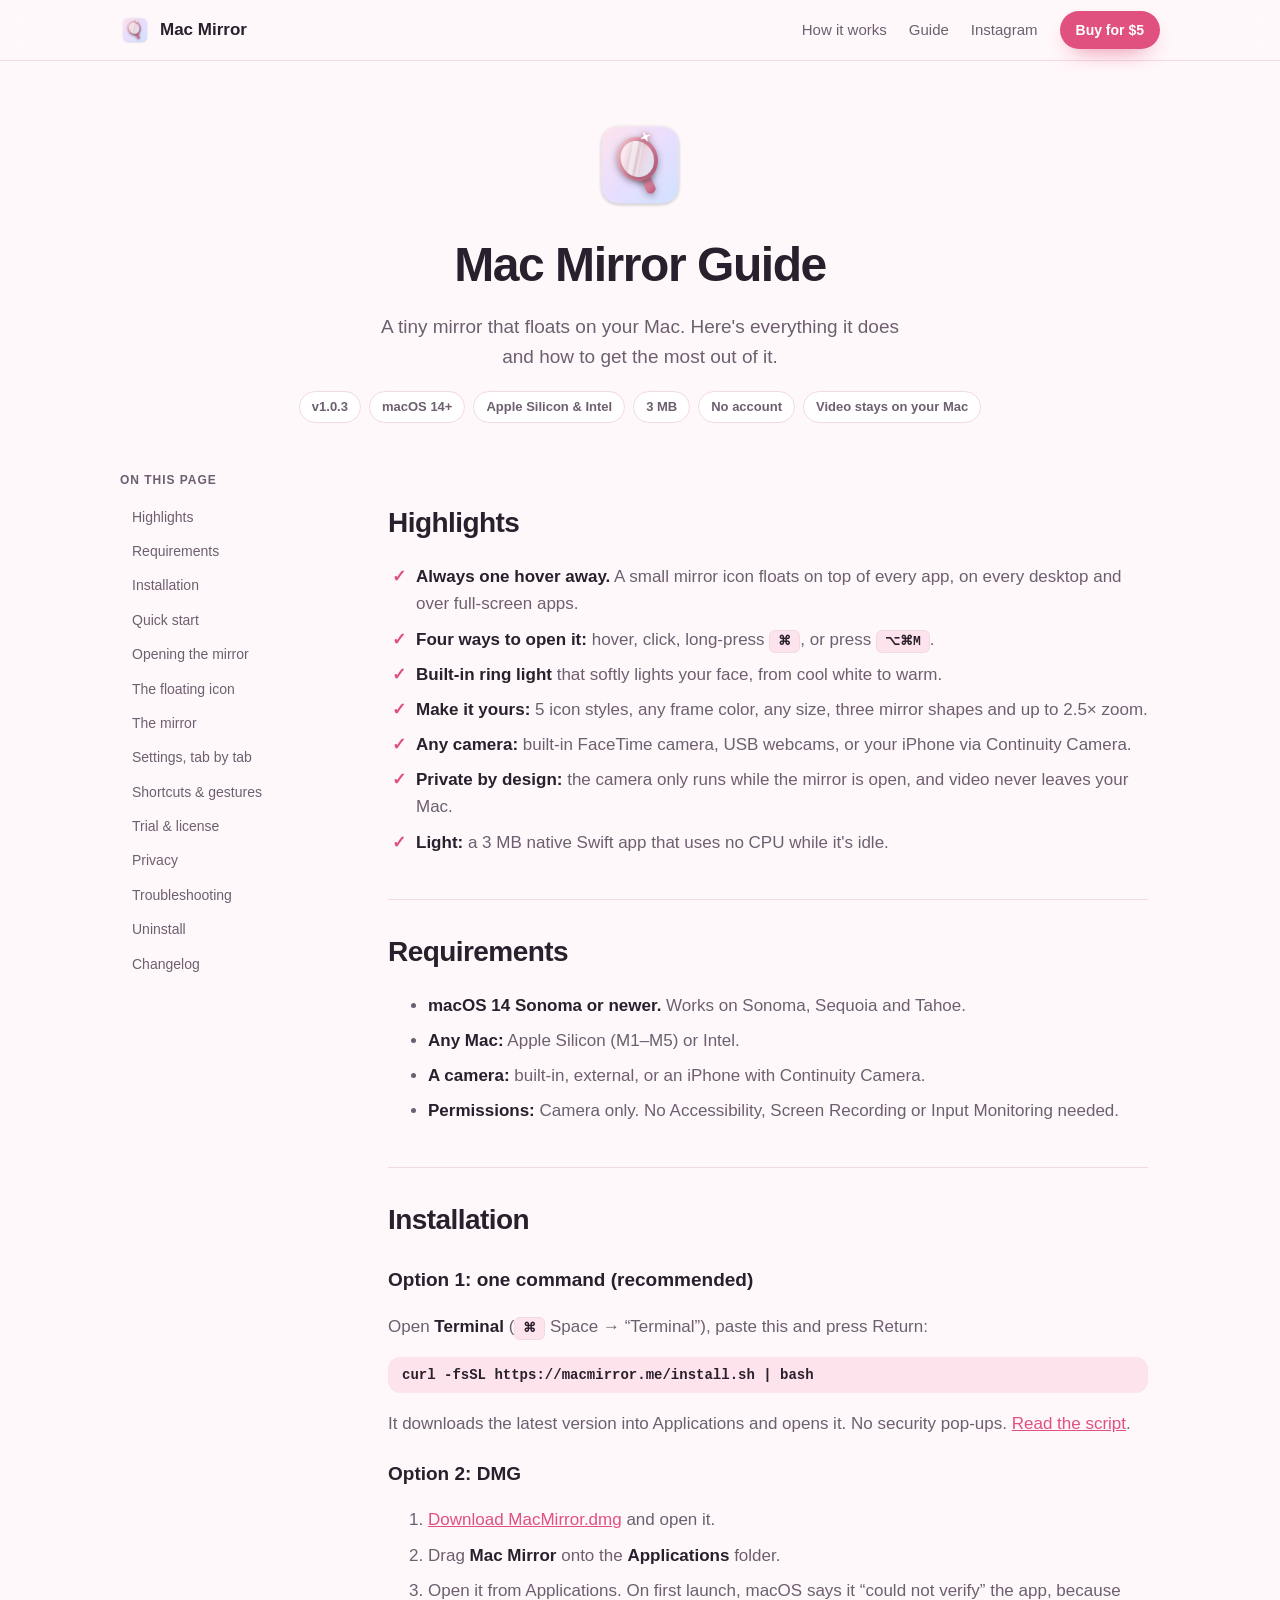
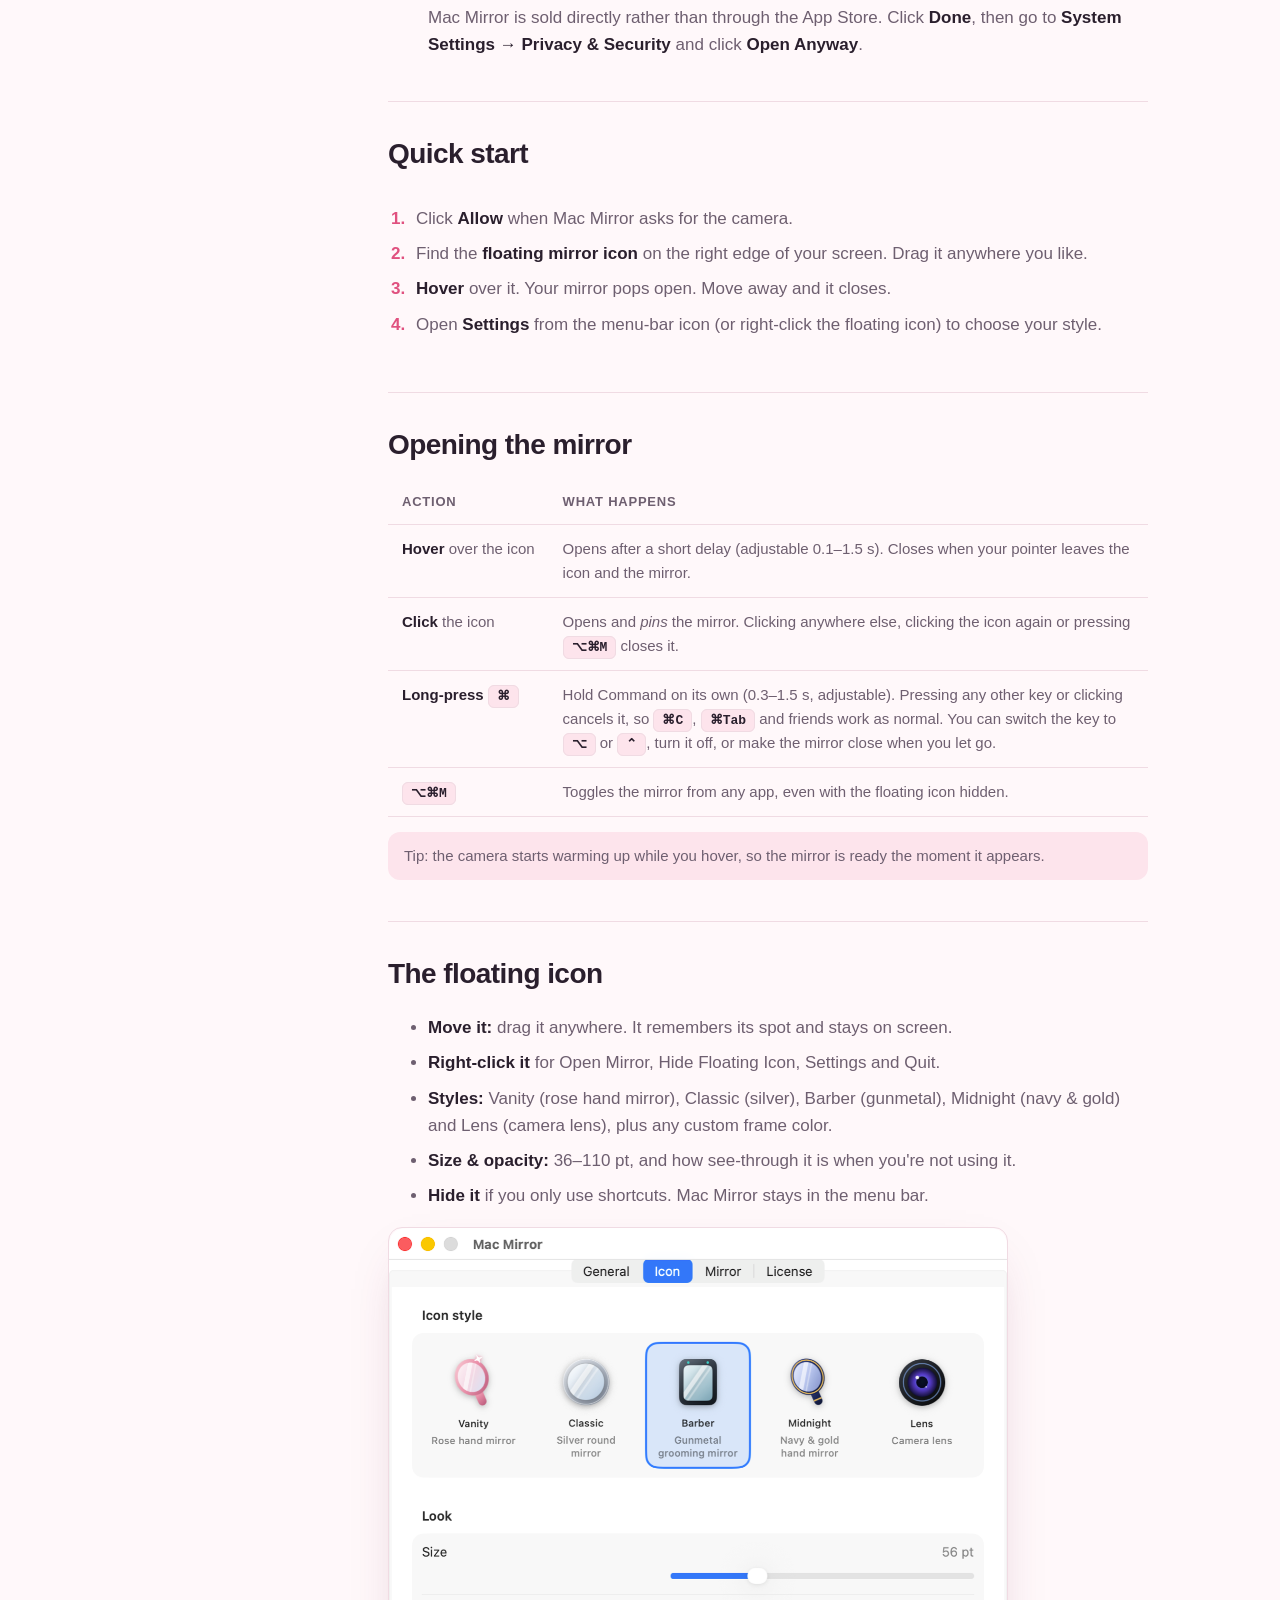
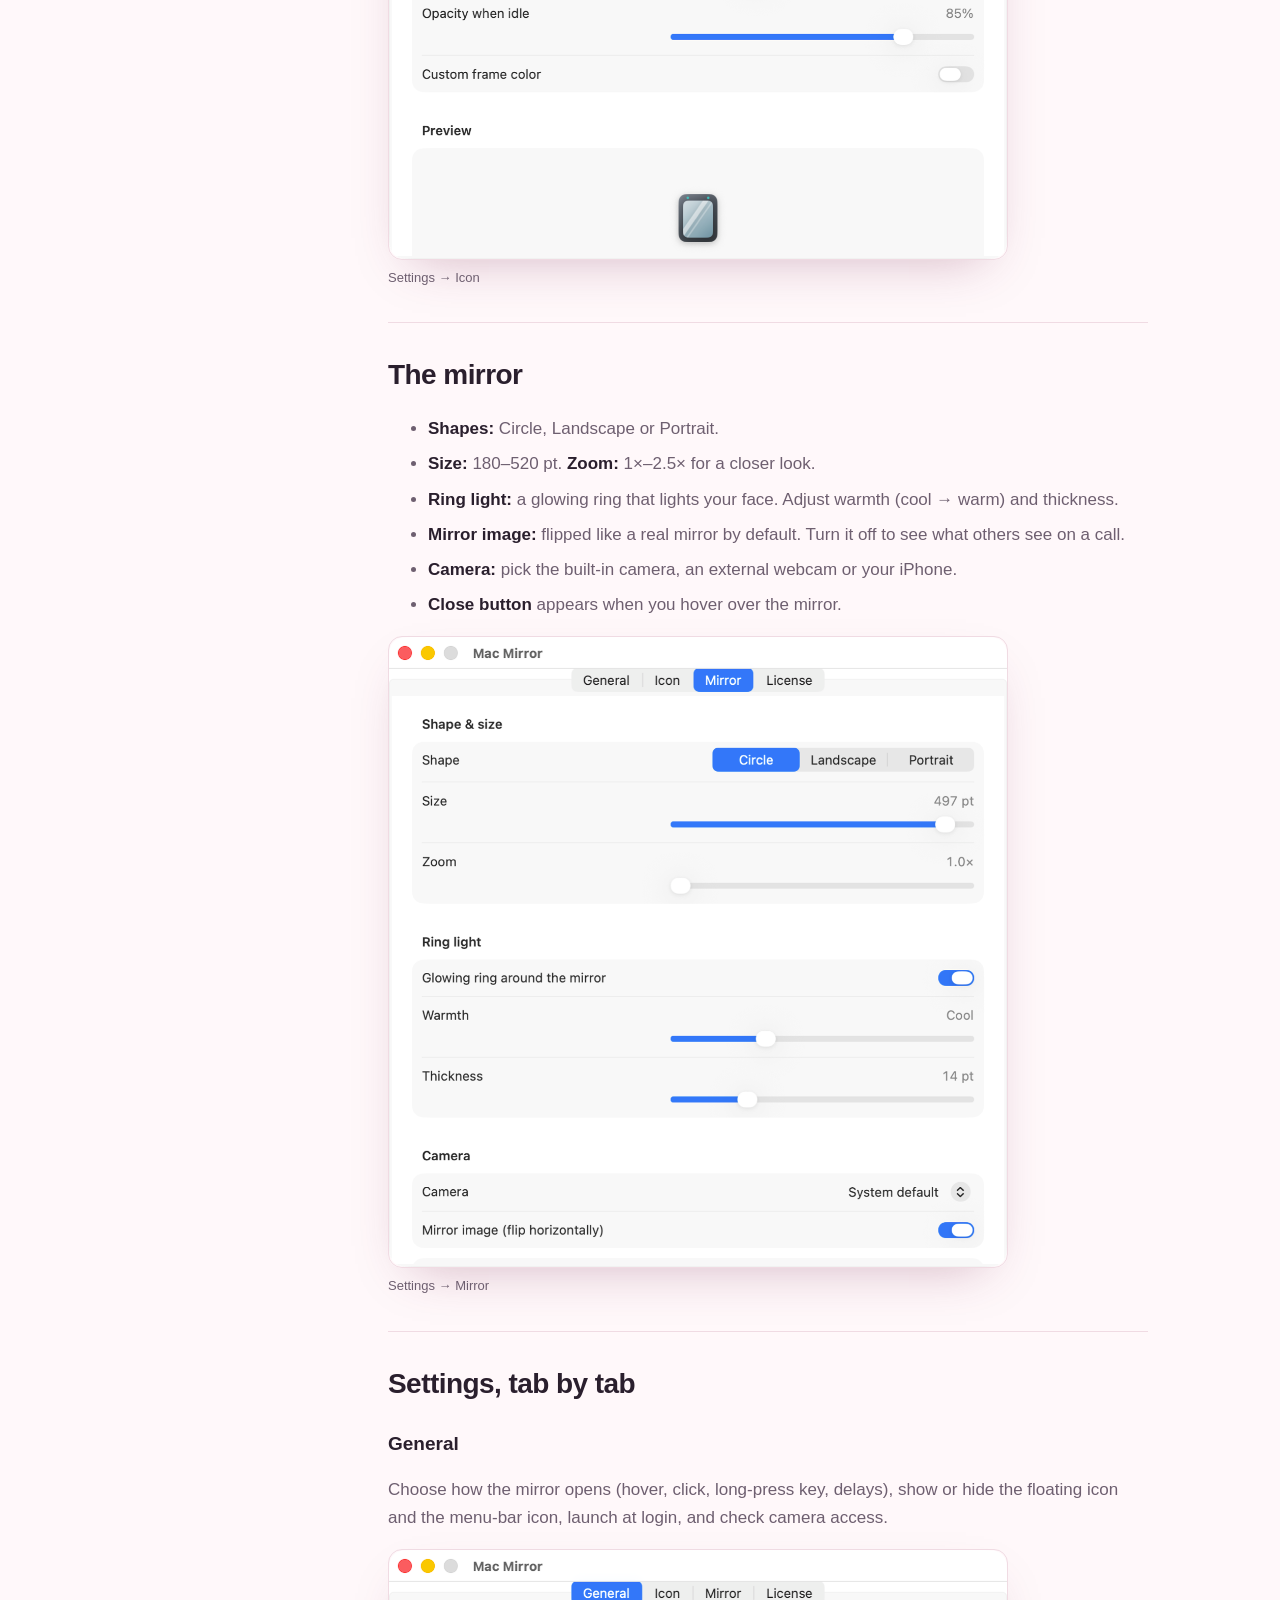
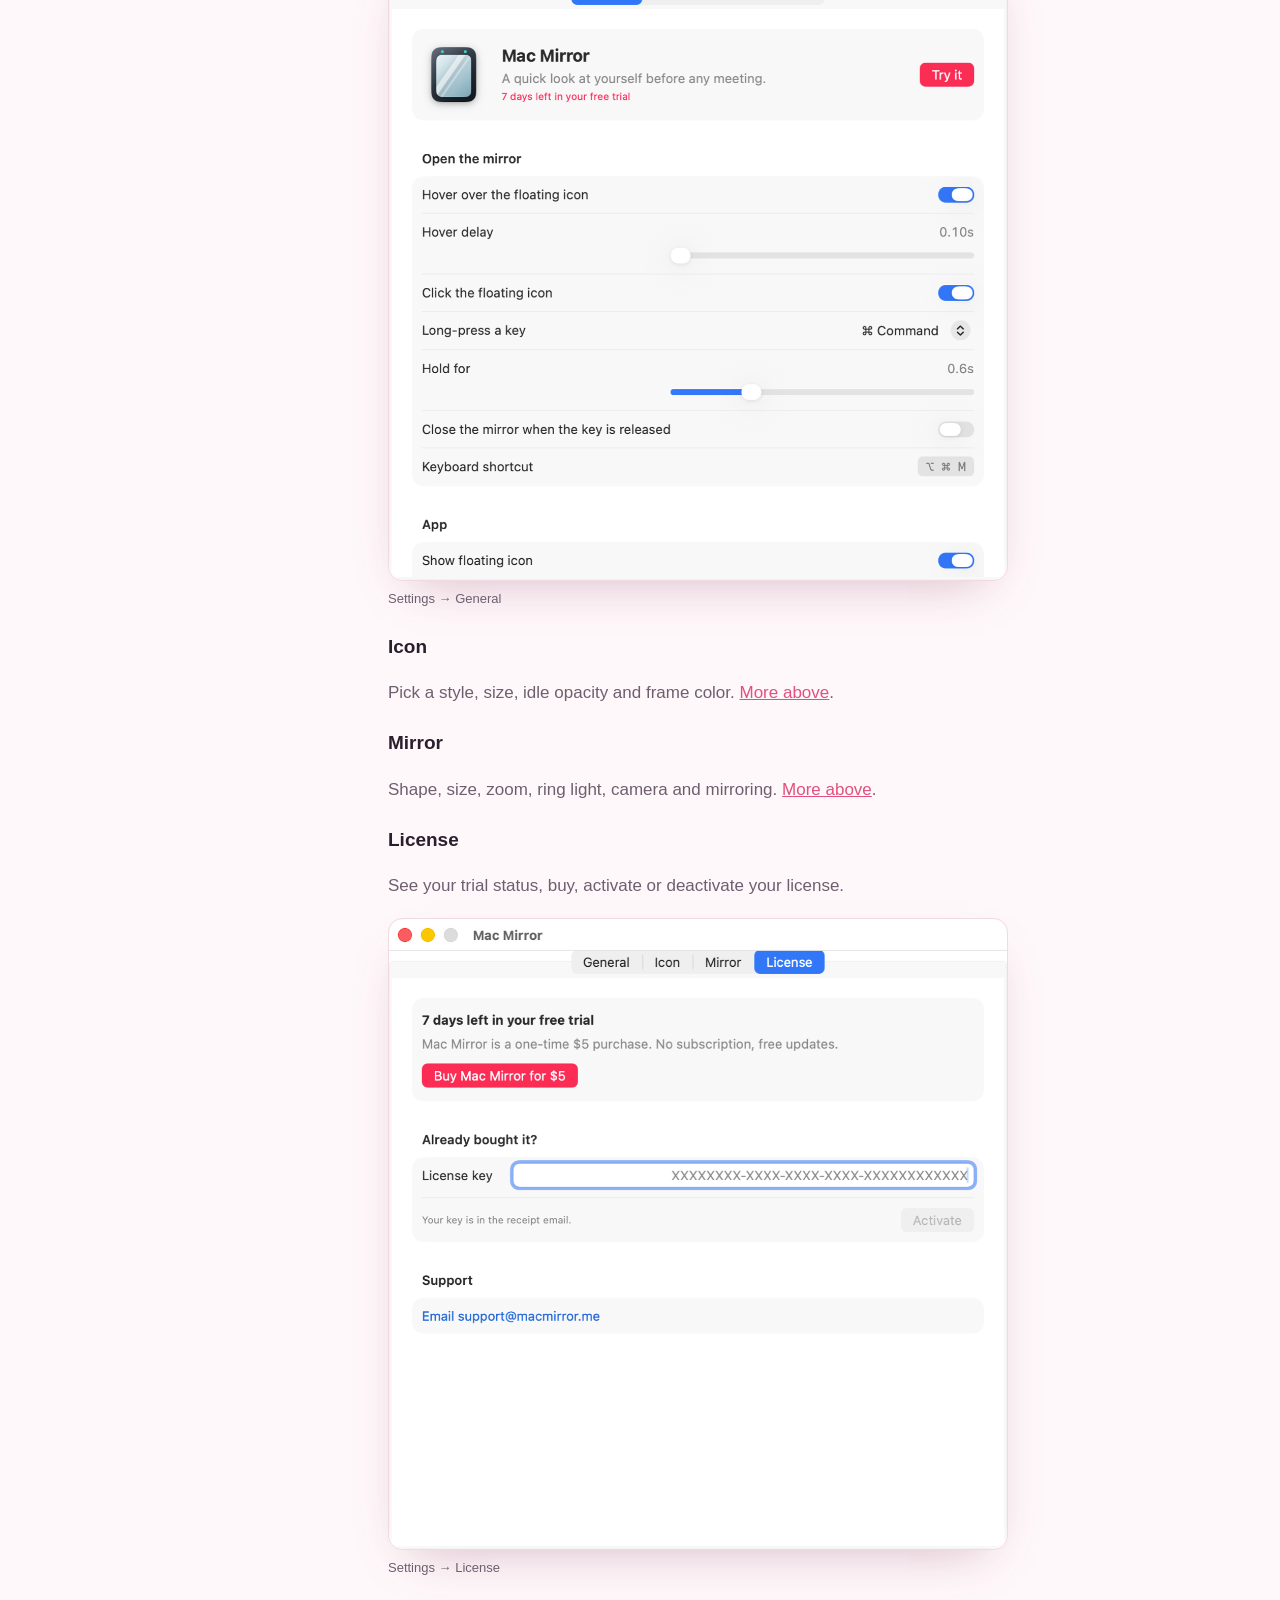
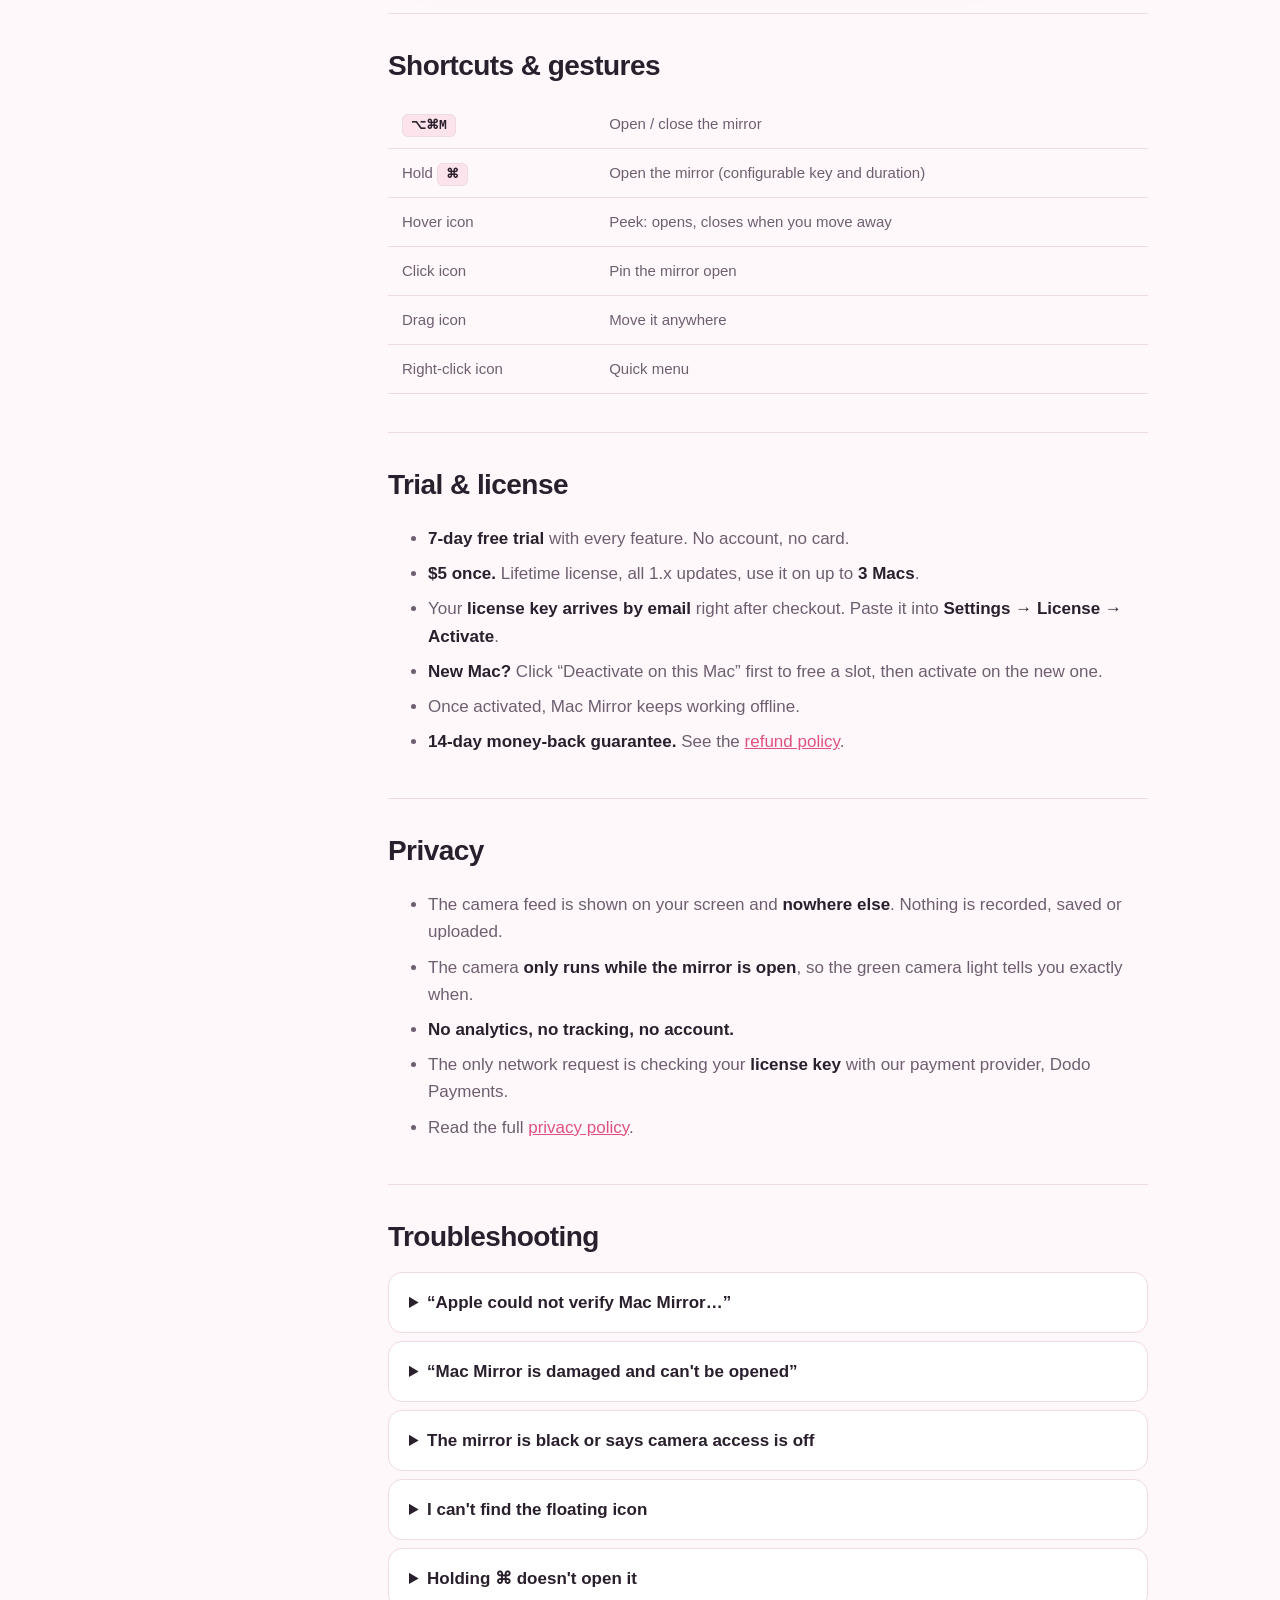
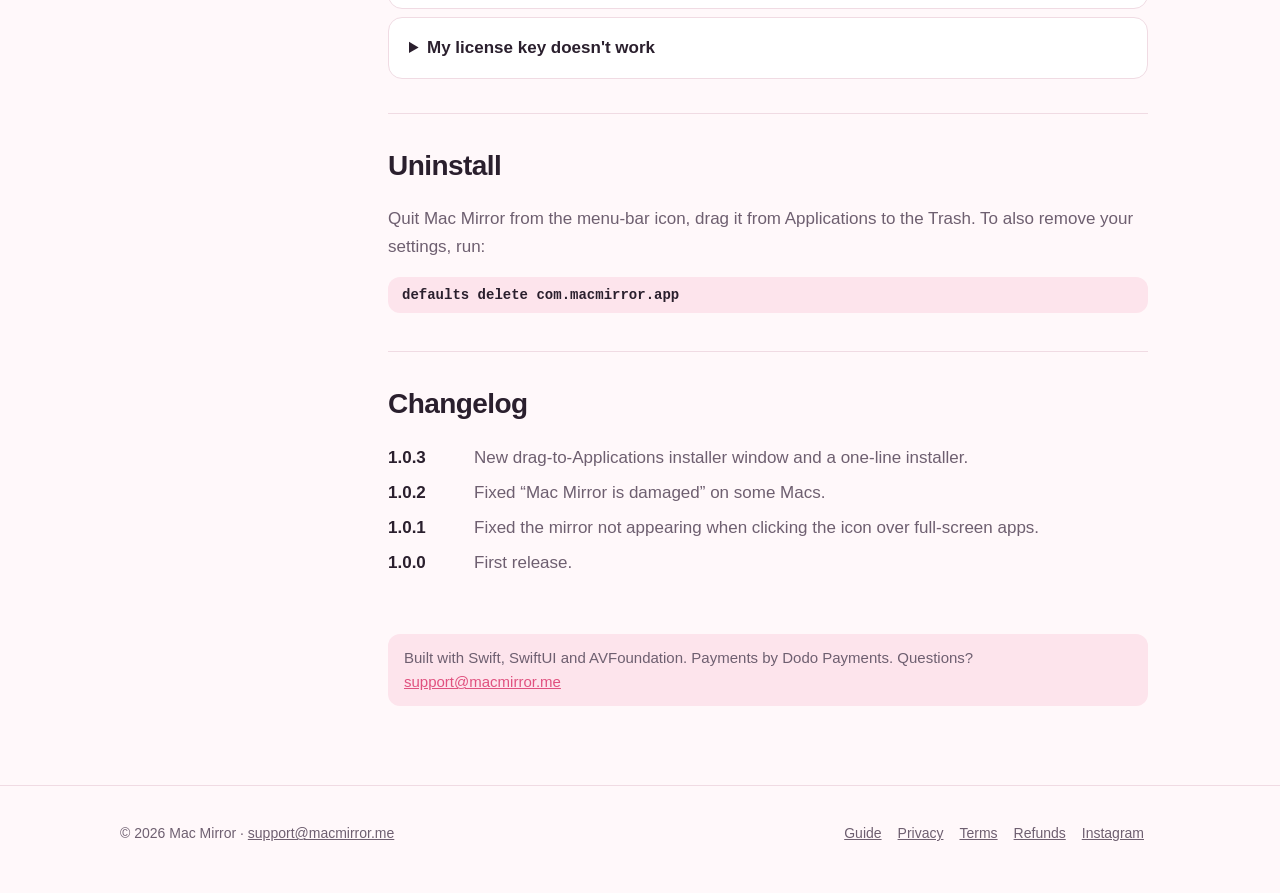
==== guide.html @ e3be2c35 "Animated hero demo (hover, hold ⌘, ⌥⌘M, click) and light/dark app screenshots Co-Authored-By: Claude" ====
<!doctype html>
<html lang="en">
<head>
  <meta charset="utf-8">
  <meta name="viewport" content="width=device-width, initial-scale=1">
  <title>Mac Mirror Guide</title>
  <meta name="description" content="Everything about Mac Mirror: requirements, installing, opening the mirror, every setting, shortcuts, privacy, licensing and troubleshooting.">
  <link rel="icon" href="assets/favicon.png">
  <link rel="stylesheet" href="style.css">
</head>
<body>
  <nav>
    <div class="wrap">
      <a class="brand" href="/"><img src="assets/app-icon.png" alt="">Mac Mirror</a>
      <div class="links">
        <a href="/#how">How it works</a>
        <a href="guide.html" aria-current="page">Guide</a>
        <a href="https://www.instagram.com/macmirror.me/" target="_blank" rel="noopener">Instagram</a>
        <a class="btn small" data-link="buy" href="/#pricing">Buy for $5</a>
      </div>
    </div>
  </nav>

  <header class="guide-hero wrap">
    <img src="assets/app-icon.png" alt="" width="96" height="96">
    <h1>Mac Mirror Guide</h1>
    <p class="lead">A tiny mirror that floats on your Mac. Here's everything it does and how to get the most out of it.</p>
    <div class="badges">
      <span class="badge">v1.0.3</span>
      <span class="badge">macOS 14+</span>
      <span class="badge">Apple Silicon &amp; Intel</span>
      <span class="badge">3 MB</span>
      <span class="badge">No account</span>
      <span class="badge">Video stays on your Mac</span>
    </div>
  </header>

  <div class="wrap guide">
    <aside class="toc" aria-label="Contents">
      <strong>On this page</strong>
      <a href="#highlights">Highlights</a>
      <a href="#requirements">Requirements</a>
      <a href="#install">Installation</a>
      <a href="#quick-start">Quick start</a>
      <a href="#open">Opening the mirror</a>
      <a href="#icon">The floating icon</a>
      <a href="#mirror">The mirror</a>
      <a href="#settings">Settings, tab by tab</a>
      <a href="#shortcuts">Shortcuts &amp; gestures</a>
      <a href="#license">Trial &amp; license</a>
      <a href="#privacy">Privacy</a>
      <a href="#troubleshooting">Troubleshooting</a>
      <a href="#uninstall">Uninstall</a>
      <a href="#changelog">Changelog</a>
    </aside>

    <article class="doc">
      <section id="highlights">
        <h2>Highlights</h2>
        <ul class="ticks">
          <li><strong>Always one hover away.</strong> A small mirror icon floats on top of every app, on every desktop and over full-screen apps.</li>
          <li><strong>Four ways to open it:</strong> hover, click, long-press <kbd>⌘</kbd>, or press <kbd>⌥⌘M</kbd>.</li>
          <li><strong>Built-in ring light</strong> that softly lights your face, from cool white to warm.</li>
          <li><strong>Make it yours:</strong> 5 icon styles, any frame color, any size, three mirror shapes and up to 2.5× zoom.</li>
          <li><strong>Any camera:</strong> built-in FaceTime camera, USB webcams, or your iPhone via Continuity Camera.</li>
          <li><strong>Private by design:</strong> the camera only runs while the mirror is open, and video never leaves your Mac.</li>
          <li><strong>Light:</strong> a 3 MB native Swift app that uses no CPU while it's idle.</li>
        </ul>
      </section>

      <section id="requirements">
        <h2>Requirements</h2>
        <ul>
          <li><strong>macOS 14 Sonoma or newer.</strong> Works on Sonoma, Sequoia and Tahoe.</li>
          <li><strong>Any Mac:</strong> Apple Silicon (M1–M5) or Intel.</li>
          <li><strong>A camera:</strong> built-in, external, or an iPhone with Continuity Camera.</li>
          <li><strong>Permissions:</strong> Camera only. No Accessibility, Screen Recording or Input Monitoring needed.</li>
        </ul>
      </section>

      <section id="install">
        <h2>Installation</h2>
        <h3>Option 1: one command (recommended)</h3>
        <p>Open <strong>Terminal</strong> (<kbd>⌘</kbd> Space → “Terminal”), paste this and press Return:</p>
        <div class="cmd"><code>curl -fsSL https://macmirror.me/install.sh | bash</code></div>
        <p>It downloads the latest version into Applications and opens it. No security pop-ups. <a href="install.sh" target="_blank">Read the script</a>.</p>
        <h3>Option 2: DMG</h3>
        <ol>
          <li><a data-link="download" href="install.html">Download MacMirror.dmg</a> and open it.</li>
          <li>Drag <strong>Mac Mirror</strong> onto the <strong>Applications</strong> folder.</li>
          <li>Open it from Applications. On first launch, macOS says it “could not verify” the app, because Mac Mirror is sold directly rather than through the App Store. Click <strong>Done</strong>, then go to <strong>System Settings → Privacy &amp; Security</strong> and click <strong>Open Anyway</strong>.</li>
        </ol>
      </section>

      <section id="quick-start">
        <h2>Quick start</h2>
        <ol class="steps">
          <li>Click <strong>Allow</strong> when Mac Mirror asks for the camera.</li>
          <li>Find the <strong>floating mirror icon</strong> on the right edge of your screen. Drag it anywhere you like.</li>
          <li><strong>Hover</strong> over it. Your mirror pops open. Move away and it closes.</li>
          <li>Open <strong>Settings</strong> from the menu-bar icon (or right-click the floating icon) to choose your style.</li>
        </ol>
      </section>

      <section id="open">
        <h2>Opening the mirror</h2>
        <table>
          <thead><tr><th>Action</th><th>What happens</th></tr></thead>
          <tbody>
            <tr><td><strong>Hover</strong> over the icon</td><td>Opens after a short delay (adjustable 0.1–1.5 s). Closes when your pointer leaves the icon and the mirror.</td></tr>
            <tr><td><strong>Click</strong> the icon</td><td>Opens and <em>pins</em> the mirror. Clicking anywhere else, clicking the icon again or pressing <kbd>⌥⌘M</kbd> closes it.</td></tr>
            <tr><td><strong>Long-press <kbd>⌘</kbd></strong></td><td>Hold Command on its own (0.3–1.5 s, adjustable). Pressing any other key or clicking cancels it, so <kbd>⌘C</kbd>, <kbd>⌘Tab</kbd> and friends work as normal. You can switch the key to <kbd>⌥</kbd> or <kbd>⌃</kbd>, turn it off, or make the mirror close when you let go.</td></tr>
            <tr><td><strong><kbd>⌥⌘M</kbd></strong></td><td>Toggles the mirror from any app, even with the floating icon hidden.</td></tr>
          </tbody>
        </table>
        <p class="note">Tip: the camera starts warming up while you hover, so the mirror is ready the moment it appears.</p>
      </section>

      <section id="icon">
        <h2>The floating icon</h2>
        <ul>
          <li><strong>Move it:</strong> drag it anywhere. It remembers its spot and stays on screen.</li>
          <li><strong>Right-click it</strong> for Open Mirror, Hide Floating Icon, Settings and Quit.</li>
          <li><strong>Styles:</strong> Vanity (rose hand mirror), Classic (silver), Barber (gunmetal), Midnight (navy &amp; gold) and Lens (camera lens), plus any custom frame color.</li>
          <li><strong>Size &amp; opacity:</strong> 36–110 pt, and how see-through it is when you're not using it.</li>
          <li><strong>Hide it</strong> if you only use shortcuts. Mac Mirror stays in the menu bar.</li>
        </ul>
        <figure class="shot"><picture><source media="(prefers-color-scheme: dark)" srcset="assets/screens/settings-appearance-dark.png"><img src="assets/screens/settings-appearance.png" alt="Mac Mirror Icon settings: five icon styles, size, idle opacity and custom frame color" loading="lazy"></picture><figcaption>Settings → Icon</figcaption></figure>
      </section>

      <section id="mirror">
        <h2>The mirror</h2>
        <ul>
          <li><strong>Shapes:</strong> Circle, Landscape or Portrait.</li>
          <li><strong>Size:</strong> 180–520 pt. <strong>Zoom:</strong> 1×–2.5× for a closer look.</li>
          <li><strong>Ring light:</strong> a glowing ring that lights your face. Adjust warmth (cool → warm) and thickness.</li>
          <li><strong>Mirror image:</strong> flipped like a real mirror by default. Turn it off to see what others see on a call.</li>
          <li><strong>Camera:</strong> pick the built-in camera, an external webcam or your iPhone.</li>
          <li><strong>Close button</strong> appears when you hover over the mirror.</li>
        </ul>
        <figure class="shot"><picture><source media="(prefers-color-scheme: dark)" srcset="assets/screens/settings-mirror-dark.png"><img src="assets/screens/settings-mirror.png" alt="Mac Mirror Mirror settings: shape, size, zoom, ring light, camera and mirroring" loading="lazy"></picture><figcaption>Settings → Mirror</figcaption></figure>
      </section>

      <section id="settings">
        <h2>Settings, tab by tab</h2>
        <h3>General</h3>
        <p>Choose how the mirror opens (hover, click, long-press key, delays), show or hide the floating icon and the menu-bar icon, launch at login, and check camera access.</p>
        <figure class="shot"><picture><source media="(prefers-color-scheme: dark)" srcset="assets/screens/settings-general-dark.png"><img src="assets/screens/settings-general.png" alt="Mac Mirror General settings" loading="lazy"></picture><figcaption>Settings → General</figcaption></figure>
        <h3>Icon</h3>
        <p>Pick a style, size, idle opacity and frame color. <a href="#icon">More above</a>.</p>
        <h3>Mirror</h3>
        <p>Shape, size, zoom, ring light, camera and mirroring. <a href="#mirror">More above</a>.</p>
        <h3>License</h3>
        <p>See your trial status, buy, activate or deactivate your license.</p>
        <figure class="shot"><picture><source media="(prefers-color-scheme: dark)" srcset="assets/screens/settings-license-dark.png"><img src="assets/screens/settings-license.png" alt="Mac Mirror License settings" loading="lazy"></picture><figcaption>Settings → License</figcaption></figure>
      </section>

      <section id="shortcuts">
        <h2>Shortcuts &amp; gestures</h2>
        <table>
          <tbody>
            <tr><td><kbd>⌥⌘M</kbd></td><td>Open / close the mirror</td></tr>
            <tr><td>Hold <kbd>⌘</kbd></td><td>Open the mirror (configurable key and duration)</td></tr>
            <tr><td>Hover icon</td><td>Peek: opens, closes when you move away</td></tr>
            <tr><td>Click icon</td><td>Pin the mirror open</td></tr>
            <tr><td>Drag icon</td><td>Move it anywhere</td></tr>
            <tr><td>Right-click icon</td><td>Quick menu</td></tr>
          </tbody>
        </table>
      </section>

      <section id="license">
        <h2>Trial &amp; license</h2>
        <ul>
          <li><strong>7-day free trial</strong> with every feature. No account, no card.</li>
          <li><strong>$5 once.</strong> Lifetime license, all 1.x updates, use it on up to <strong>3 Macs</strong>.</li>
          <li>Your <strong>license key arrives by email</strong> right after checkout. Paste it into <strong>Settings → License → Activate</strong>.</li>
          <li><strong>New Mac?</strong> Click “Deactivate on this Mac” first to free a slot, then activate on the new one.</li>
          <li>Once activated, Mac Mirror keeps working offline.</li>
          <li><strong>14-day money-back guarantee.</strong> See the <a href="refund.html">refund policy</a>.</li>
        </ul>
      </section>

      <section id="privacy">
        <h2>Privacy</h2>
        <ul>
          <li>The camera feed is shown on your screen and <strong>nowhere else</strong>. Nothing is recorded, saved or uploaded.</li>
          <li>The camera <strong>only runs while the mirror is open</strong>, so the green camera light tells you exactly when.</li>
          <li><strong>No analytics, no tracking, no account.</strong></li>
          <li>The only network request is checking your <strong>license key</strong> with our payment provider, Dodo Payments.</li>
          <li>Read the full <a href="privacy.html">privacy policy</a>.</li>
        </ul>
      </section>

      <section id="troubleshooting">
        <h2>Troubleshooting</h2>
        <details><summary>“Apple could not verify Mac Mirror…”</summary><p>Click <strong>Done</strong>, then <strong>System Settings → Privacy &amp; Security → Open Anyway</strong>. Or install with the <a href="#install">one-line command</a>, which skips this entirely.</p></details>
        <details><summary>“Mac Mirror is damaged and can't be opened”</summary><p>You have an old download. Move it to the Trash and install the latest version from <a href="install.html">the install page</a>.</p></details>
        <details><summary>The mirror is black or says camera access is off</summary><p>Open <strong>System Settings → Privacy &amp; Security → Camera</strong> and switch on Mac Mirror. If you picked a specific camera in Settings → Mirror, make sure it's connected.</p></details>
        <details><summary>I can't find the floating icon</summary><p>Click the Mac Mirror icon in the menu bar → <strong>Show Floating Icon</strong>. If you hid both, open Mac Mirror again from Applications to bring up Settings.</p></details>
        <details><summary>Holding ⌘ doesn't open it</summary><p>Check Settings → General → <strong>Long-press a key</strong> isn't set to Off. Hold the key on its own without pressing anything else, for at least the “Hold for” time.</p></details>
        <details><summary>My license key doesn't work</summary><p>Copy it exactly from the email (no spaces). If it says it's active on 3 Macs, deactivate one first. Still stuck? Email <a href="mailto:support@macmirror.me">support@macmirror.me</a>.</p></details>
      </section>

      <section id="uninstall">
        <h2>Uninstall</h2>
        <p>Quit Mac Mirror from the menu-bar icon, drag it from Applications to the Trash. To also remove your settings, run:</p>
        <div class="cmd"><code>defaults delete com.macmirror.app</code></div>
      </section>

      <section id="changelog">
        <h2>Changelog</h2>
        <dl class="changelog">
          <dt>1.0.3</dt><dd>New drag-to-Applications installer window and a one-line installer.</dd>
          <dt>1.0.2</dt><dd>Fixed “Mac Mirror is damaged” on some Macs.</dd>
          <dt>1.0.1</dt><dd>Fixed the mirror not appearing when clicking the icon over full-screen apps.</dd>
          <dt>1.0.0</dt><dd>First release.</dd>
        </dl>
      </section>

      <p class="note">Built with Swift, SwiftUI and AVFoundation. Payments by Dodo Payments. Questions? <a href="mailto:support@macmirror.me">support@macmirror.me</a></p>
    </article>
  </div>

  <footer>
    <div class="wrap">
      <div>© <span id="year">2026</span> Mac Mirror · <a href="mailto:support@macmirror.me">support@macmirror.me</a></div>
      <div><a href="guide.html">Guide</a><a href="privacy.html">Privacy</a><a href="terms.html">Terms</a><a href="refund.html">Refunds</a><a href="https://www.instagram.com/macmirror.me/" target="_blank" rel="noopener">Instagram</a></div>
    </div>
  </footer>
  <script src="links.js"></script>
</body>
</html>
---- style.css ----
:root {
  --bg: #fff8fa;
  --bg-soft: #fbeef3;
  --card: #ffffff;
  --text: #2a1f2d;
  --muted: #6e5f70;
  --line: #f0dbe3;
  --accent: #e0517f;
  --accent-ink: #ffffff;
  --accent-soft: #fde4ec;
  --ring: #fff6ea;
  --shadow: 0 20px 50px -24px rgba(120, 40, 80, 0.35);
}
@media (prefers-color-scheme: dark) {
  :root {
    --bg: #17121a;
    --bg-soft: #1f1823;
    --card: #241c29;
    --text: #f7edf3;
    --muted: #b6a5b6;
    --line: #3a2d40;
    --accent: #ff7aa5;
    --accent-ink: #20121a;
    --accent-soft: #3b2231;
    --shadow: 0 20px 50px -24px rgba(0, 0, 0, 0.7);
  }
}

* { box-sizing: border-box; }
html { scroll-behavior: smooth; }
body {
  margin: 0;
  background: var(--bg);
  color: var(--text);
  font: 17px/1.6 -apple-system, BlinkMacSystemFont, "SF Pro Text", "Inter", "Segoe UI", sans-serif;
  -webkit-font-smoothing: antialiased;
}
a { color: var(--accent); }
img { max-width: 100%; display: block; }
.wrap { max-width: 1080px; margin: 0 auto; padding: 0 20px; }

/* Nav */
nav { position: sticky; top: 0; z-index: 10; background: color-mix(in srgb, var(--bg) 85%, transparent); backdrop-filter: blur(12px); border-bottom: 1px solid var(--line); }
nav .wrap { display: flex; align-items: center; justify-content: space-between; height: 60px; }
.brand { display: flex; align-items: center; gap: 10px; font-weight: 700; color: var(--text); text-decoration: none; }
.brand img { width: 30px; height: 30px; }
nav .links { display: flex; gap: 22px; align-items: center; }
nav .links a { color: var(--muted); text-decoration: none; font-size: 15px; }
nav .links a.btn { color: var(--accent-ink); }
@media (max-width: 640px) { nav .links a:not(.btn) { display: none; } }

/* Buttons */
.btn { display: inline-flex; align-items: center; gap: 8px; padding: 12px 22px; border-radius: 999px; font-weight: 600; text-decoration: none; background: var(--accent); color: var(--accent-ink); border: 0; transition: transform .15s ease, box-shadow .15s ease; box-shadow: 0 10px 24px -12px var(--accent); }
.btn:hover { transform: translateY(-1px); }
.btn.ghost { background: transparent; color: var(--text); border: 1.5px solid var(--line); box-shadow: none; }
.btn.small { padding: 8px 16px; font-size: 14px; }

/* Hero */
.hero { padding: 72px 0 40px; display: grid; grid-template-columns: 1.05fr 1fr; gap: 48px; align-items: center; }
.hero h1 { font-size: clamp(38px, 6vw, 60px); line-height: 1.05; letter-spacing: -0.03em; margin: 0 0 18px; }
.hero h1 em { font-style: normal; color: var(--accent); }
.hero p.lead { font-size: 20px; color: var(--muted); margin: 0 0 28px; max-width: 30ch; }
.cta { display: flex; gap: 12px; flex-wrap: wrap; }
.fine { margin-top: 14px; font-size: 14px; color: var(--muted); }
@media (max-width: 860px) { .hero { grid-template-columns: 1fr; padding-top: 44px; } }

/* Desktop mock */
.screen { position: relative; aspect-ratio: 4 / 3; border-radius: 18px; overflow: hidden; background: linear-gradient(135deg, #c9d8ff, #f6cfe0 55%, #ffe3c7); box-shadow: var(--shadow); border: 1px solid var(--line); }
.screen .menubar { height: 22px; background: rgba(255,255,255,.55); }
.screen .window { position: absolute; left: 7%; top: 16%; width: 52%; height: 62%; border-radius: 10px; background: rgba(255,255,255,.8); box-shadow: 0 10px 30px -12px rgba(0,0,0,.3); }
.screen .window::before { content: ""; position: absolute; left: 10px; top: 9px; width: 34px; height: 8px; background: radial-gradient(circle, #ff5f57 3px, transparent 3.5px) 0 0/12px 8px repeat-x; }
.screen .window .row { margin: 0 14px 10px; height: 10px; border-radius: 6px; background: #e8e2ec; }
.screen .window .row:first-of-type { margin-top: 34px; width: 60%; }
.screen .icon { position: absolute; right: 4%; top: 30%; width: 13%; transition: transform .25s cubic-bezier(.3,1.4,.5,1); z-index: 2; }
.screen.hovering .icon { transform: scale(1.12); }
.screen .mirror { position: absolute; right: 19%; top: 14%; width: 40%; aspect-ratio: 1; border-radius: 50%; padding: 4%; background: var(--ring); box-shadow: 0 0 30px 6px rgba(255, 246, 234, .9), 0 16px 40px -10px rgba(0,0,0,.35); opacity: 0; transform: scale(.82); transform-origin: 100% 50%; transition: opacity .22s ease, transform .32s cubic-bezier(.2,1.25,.4,1); }
.screen.open .mirror { opacity: 1; transform: scale(1); }
.screen .mirror .face { width: 100%; height: 100%; border-radius: 50%; background: radial-gradient(circle at 50% 38%, #f3c9a8 0 18%, transparent 18.5%), radial-gradient(ellipse at 50% 100%, #7c5cff 0 38%, transparent 38.5%), linear-gradient(160deg, #3b3550, #1d1a29); position: relative; overflow: hidden; }
.screen .mirror .face::after { content: ""; position: absolute; inset: 0; background: linear-gradient(115deg, transparent 30%, rgba(255,255,255,.18) 31% 38%, transparent 39%); }
.screen .mirror .close { position: absolute; top: 2%; right: 2%; width: 13%; aspect-ratio: 1; border-radius: 50%; background: rgba(0,0,0,.6); color: #fff; font-size: clamp(8px, 1.2vw, 12px); display: grid; place-items: center; opacity: 0; transition: opacity .2s; }
.screen.pinned .mirror .close { opacity: 1; }
.screen .cursor { position: absolute; left: 28%; top: 78%; z-index: 5; opacity: 0; transition: left .9s cubic-bezier(.45,0,.2,1), top .9s cubic-bezier(.45,0,.2,1), opacity .25s, transform .12s; filter: drop-shadow(0 2px 3px rgba(0,0,0,.3)); }
.screen.show-cursor .cursor { opacity: 1; }
.screen .cursor.press { transform: scale(.8); }
.screen .keys { position: absolute; left: 50%; bottom: 7%; transform: translateX(-50%); display: flex; gap: 10px; opacity: 0; transition: opacity .25s; z-index: 4; }
.screen.show-keys .keys { opacity: 1; }
.screen .keys kbd { position: relative; display: none; place-items: center; min-width: 2.4em; aspect-ratio: 1; font: 600 clamp(15px, 2.4vw, 24px)/1 -apple-system, BlinkMacSystemFont, sans-serif; color: #2a1f2d; background: #fff; border: 0; border-radius: 12px; box-shadow: 0 5px 0 #cfc6d6, 0 10px 20px -8px rgba(0,0,0,.45); transition: transform .1s, box-shadow .1s, background .1s; }
.screen .keys kbd.shown { display: grid; }
.screen .keys kbd.down { transform: translateY(4px); box-shadow: 0 1px 0 #cfc6d6, 0 4px 10px -6px rgba(0,0,0,.4); background: #ffe6ef; }
.screen .keys .ring { position: absolute; inset: -9px; width: calc(100% + 18px); height: calc(100% + 18px); transform: rotate(-90deg); pointer-events: none; }
.screen .keys .ring circle { fill: none; stroke: var(--accent); stroke-width: 3; stroke-linecap: round; stroke-dasharray: 100.6; stroke-dashoffset: 100.6; }
.screen .keys .ring.fill circle { stroke-dashoffset: 0; transition: stroke-dashoffset .6s linear; }
.demo-tabs { display: flex; justify-content: center; gap: 8px; margin-top: 16px; flex-wrap: wrap; }
.demo-tabs button { font: 600 14px/1 inherit; font-family: inherit; padding: 9px 16px; border-radius: 999px; border: 1px solid var(--line); background: var(--card); color: var(--text); cursor: pointer; }
.demo-tabs button[aria-selected="true"] { background: var(--accent); color: var(--accent-ink); border-color: var(--accent); }
.demo-caption { text-align: center; color: var(--muted); font-size: 15px; min-height: 3.2em; margin: 12px auto 0; max-width: 44ch; }

/* Sections */
section { padding: 64px 0; }
section.soft { background: var(--bg-soft); border-block: 1px solid var(--line); }
h2 { font-size: clamp(28px, 4vw, 38px); letter-spacing: -0.02em; margin: 0 0 10px; }
.sub { color: var(--muted); margin: 0 0 34px; max-width: 60ch; }
.grid { display: grid; gap: 16px; grid-template-columns: repeat(auto-fit, minmax(220px, 1fr)); }
.card { background: var(--card); border: 1px solid var(--line); border-radius: 18px; padding: 22px; }
.card h3 { margin: 10px 0 6px; font-size: 18px; }
.card p { margin: 0; color: var(--muted); font-size: 15px; }
kbd { font: 600 13px ui-monospace, SFMono-Regular, Menlo, monospace; background: var(--accent-soft); color: var(--text); padding: 3px 8px; border-radius: 6px; border: 1px solid var(--line); }
.emoji { font-size: 26px; }

.styles { display: grid; grid-template-columns: repeat(5, 1fr); gap: 14px; }
.styles figure { margin: 0; text-align: center; background: var(--card); border: 1px solid var(--line); border-radius: 18px; padding: 16px 8px; }
.styles img { width: 88px; height: 88px; margin: 0 auto 6px; }
.styles figcaption { font-weight: 600; font-size: 15px; }
.styles figcaption span { display: block; font-weight: 400; color: var(--muted); font-size: 13px; }
@media (max-width: 720px) { .styles { grid-template-columns: repeat(2, 1fr); } }

/* Pricing */
.price { max-width: 460px; margin: 0 auto; text-align: center; background: var(--card); border: 1px solid var(--line); border-radius: 24px; padding: 34px 28px; box-shadow: var(--shadow); }
.price .amount { font-size: 64px; font-weight: 800; letter-spacing: -0.04em; line-height: 1; }
.price .amount small { font-size: 18px; font-weight: 500; color: var(--muted); letter-spacing: 0; }
.price ul { list-style: none; padding: 0; margin: 22px 0 26px; text-align: left; }
.price li { padding: 7px 0 7px 28px; position: relative; border-bottom: 1px dashed var(--line); }
.price li::before { content: "✓"; position: absolute; left: 4px; color: var(--accent); font-weight: 700; }

/* FAQ */
details { background: var(--card); border: 1px solid var(--line); border-radius: 14px; padding: 16px 20px; margin-bottom: 10px; }
summary { cursor: pointer; font-weight: 600; }
details p { color: var(--muted); margin: 10px 0 0; }

/* Footer + legal */
footer { padding: 36px 0 48px; color: var(--muted); font-size: 14px; border-top: 1px solid var(--line); }
footer .wrap { display: flex; justify-content: space-between; gap: 16px; flex-wrap: wrap; }
footer a { color: var(--muted); margin-right: 16px; }
.legal { max-width: 760px; padding: 48px 20px 64px; }
.legal h1 { font-size: 40px; letter-spacing: -0.02em; margin-bottom: 4px; }
.legal h2 { font-size: 22px; margin-top: 34px; }
.legal p, .legal li { color: var(--muted); }
.legal .updated { color: var(--muted); font-size: 14px; }

.steps { padding-left: 22px; margin: 28px 0; }
.steps li { margin-bottom: 14px; padding-left: 6px; }
.steps li::marker { color: var(--accent); font-weight: 700; }

.card.quick { border: 2px solid var(--accent); margin: 28px 0 36px; }
.cmd { display: flex; gap: 10px; align-items: center; background: var(--accent-soft); border-radius: 12px; padding: 10px 10px 10px 14px; margin: 12px 0; }
.cmd code { flex: 1; font: 600 14px ui-monospace, SFMono-Regular, Menlo, monospace; overflow-x: auto; white-space: nowrap; }

/* Badges */
.badges { display: flex; flex-wrap: wrap; gap: 8px; margin-top: 18px; }
.guide-hero .badges { justify-content: center; }
.badge { font-size: 13px; font-weight: 600; padding: 5px 12px; border-radius: 999px; background: var(--card); border: 1px solid var(--line); color: var(--muted); }

/* Guide */
.guide-hero { text-align: center; padding: 56px 20px 24px; }
.guide-hero img { margin: 0 auto 14px; width: 96px; height: 96px; }
.guide-hero h1 { font-size: clamp(34px, 5vw, 48px); letter-spacing: -0.03em; margin: 0 0 8px; }
.guide-hero .lead { color: var(--muted); font-size: 19px; margin: 0 auto; max-width: 52ch; }
.guide { display: grid; grid-template-columns: 220px minmax(0, 1fr); gap: 48px; padding-top: 24px; padding-bottom: 64px; }
.toc { position: sticky; top: 84px; align-self: start; display: flex; flex-direction: column; gap: 2px; font-size: 14px; }
.toc strong { font-size: 12px; text-transform: uppercase; letter-spacing: .08em; color: var(--muted); margin-bottom: 8px; }
.toc a { color: var(--muted); text-decoration: none; padding: 5px 10px; border-radius: 8px; border-left: 2px solid transparent; }
.toc a:hover { color: var(--text); background: var(--accent-soft); }
.doc { max-width: 760px; }
.doc section { padding: 8px 0 26px; border-bottom: 1px solid var(--line); scroll-margin-top: 80px; }
.doc section:last-of-type { border-bottom: 0; }
.doc h2 { font-size: 28px; margin: 22px 0 12px; }
.doc h3 { font-size: 19px; margin: 22px 0 6px; }
.doc p, .doc li, .doc td, .doc dd { color: var(--muted); }
.doc strong, .doc td strong { color: var(--text); }
.doc li { margin-bottom: 8px; }
.doc ul.ticks { list-style: none; padding: 0; }
.doc ul.ticks li { padding-left: 28px; position: relative; }
.doc ul.ticks li::before { content: "✓"; position: absolute; left: 4px; color: var(--accent); font-weight: 700; }
.doc table { width: 100%; border-collapse: collapse; margin: 12px 0; font-size: 15px; }
.doc th, .doc td { text-align: left; padding: 12px 14px; border-bottom: 1px solid var(--line); vertical-align: top; }
.doc th { font-size: 13px; text-transform: uppercase; letter-spacing: .06em; color: var(--muted); }
.doc td:first-child { white-space: nowrap; }
.doc details { margin-bottom: 8px; }
.note { font-size: 15px; color: var(--muted); background: var(--accent-soft); border-radius: 12px; padding: 12px 16px; }
.shot { margin: 18px 0 8px; }
.shot img { width: 100%; max-width: 620px; border-radius: 14px; box-shadow: var(--shadow); border: 1px solid var(--line); }
.shot figcaption { font-size: 13px; color: var(--muted); margin-top: 8px; }
.changelog { display: grid; grid-template-columns: 70px 1fr; gap: 8px 16px; }
.changelog dt { font-weight: 700; }
.changelog dd { margin: 0; }
@media (max-width: 860px) {
  .guide { grid-template-columns: 1fr; gap: 8px; }
  .toc { position: static; flex-direction: row; flex-wrap: wrap; gap: 6px; }
  .toc strong { width: 100%; margin-bottom: 2px; }
  .toc a { border: 1px solid var(--line); padding: 4px 10px; font-size: 13px; }
  .doc td:first-child { white-space: normal; }
}

/* Homepage: closer look */
.look { display: grid; grid-template-columns: 1fr 1.1fr; gap: 48px; align-items: center; margin-bottom: 64px; }
.look:nth-child(even) .look-img { order: -1; }
.look h3 { font-size: 28px; letter-spacing: -0.02em; margin: 0 0 10px; }
.look p { color: var(--muted); margin: 0 0 12px; }
.look ul { color: var(--muted); padding-left: 20px; margin: 0; }
.look li { margin-bottom: 6px; }
.look-img img { width: 100%; border-radius: 16px; box-shadow: var(--shadow); border: 1px solid var(--line); }
@media (max-width: 860px) { .look { grid-template-columns: 1fr; gap: 20px; } .look:nth-child(even) .look-img { order: 0; } }
.specs { display: grid; grid-template-columns: repeat(auto-fit, minmax(200px, 1fr)); gap: 14px; }
.spec { background: var(--card); border: 1px solid var(--line); border-radius: 16px; padding: 18px; }
.spec b { display: block; font-size: 13px; text-transform: uppercase; letter-spacing: .06em; color: var(--muted); margin-bottom: 4px; }
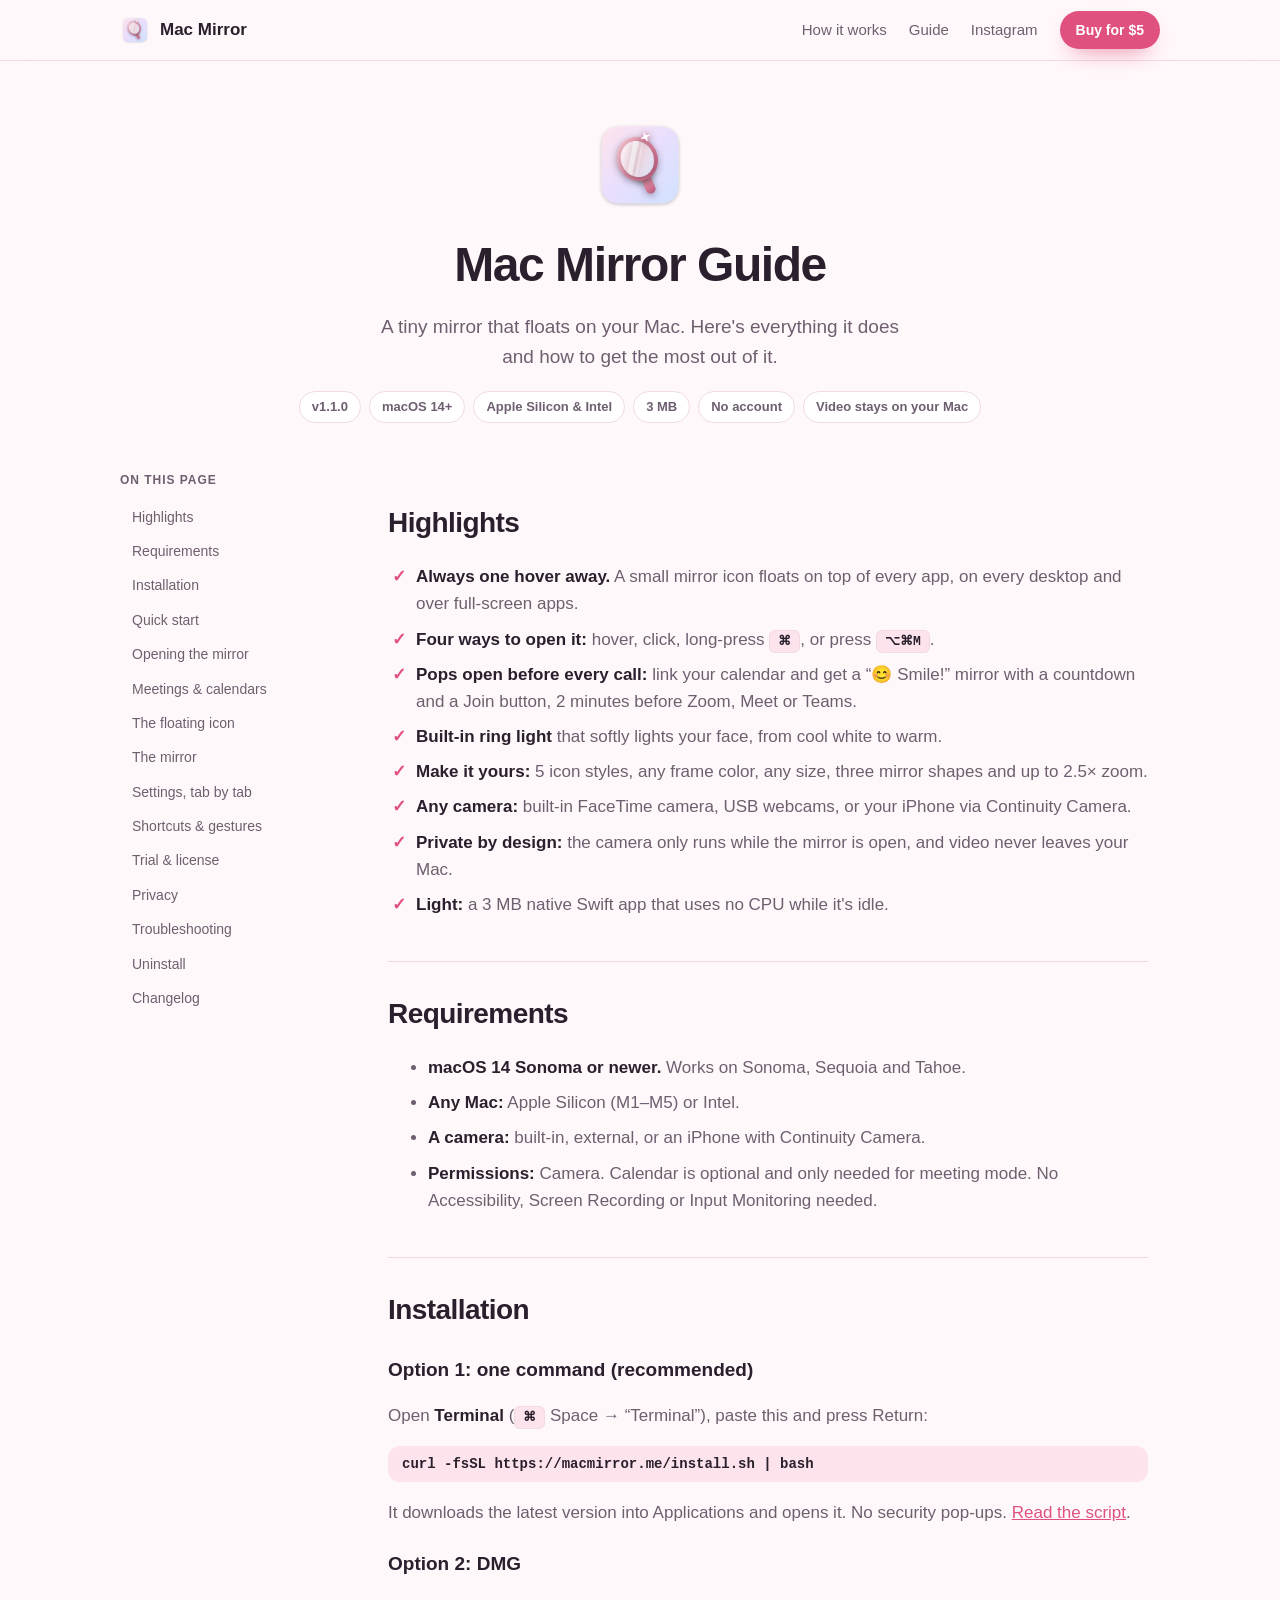
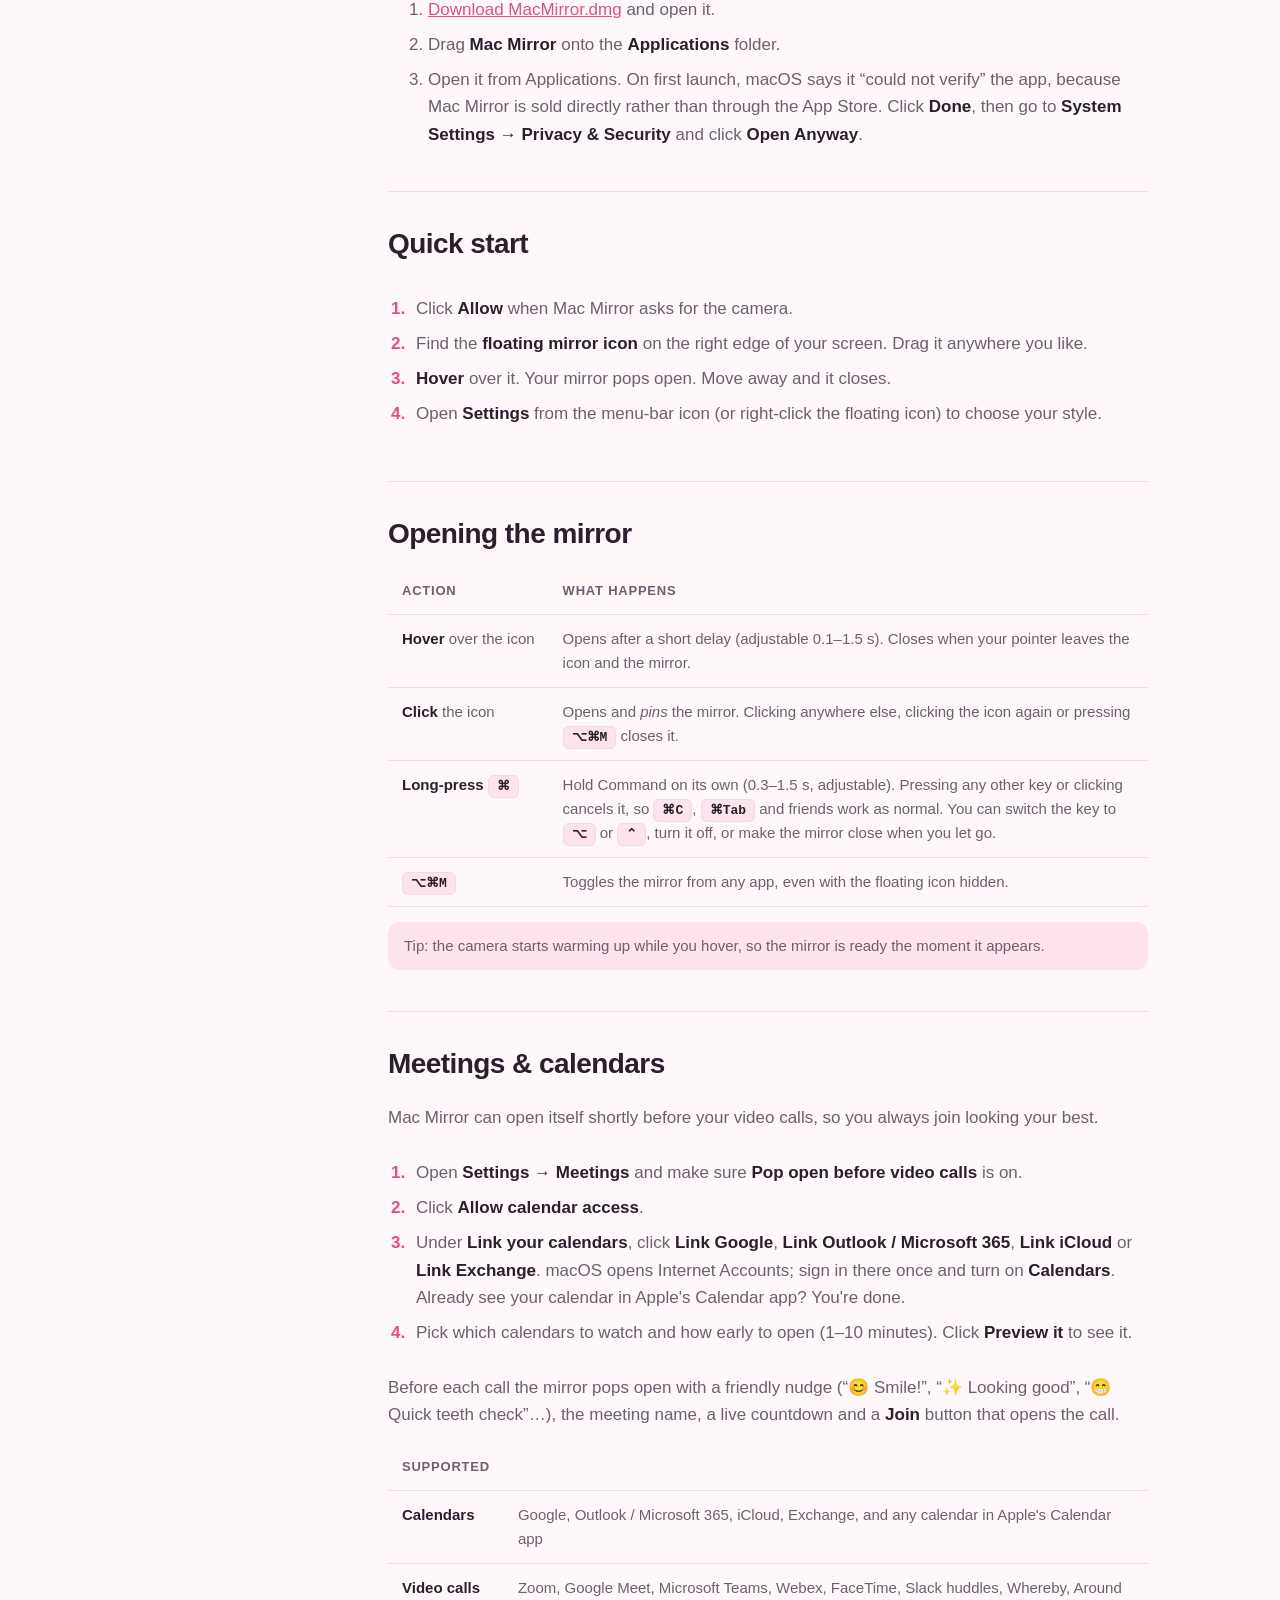
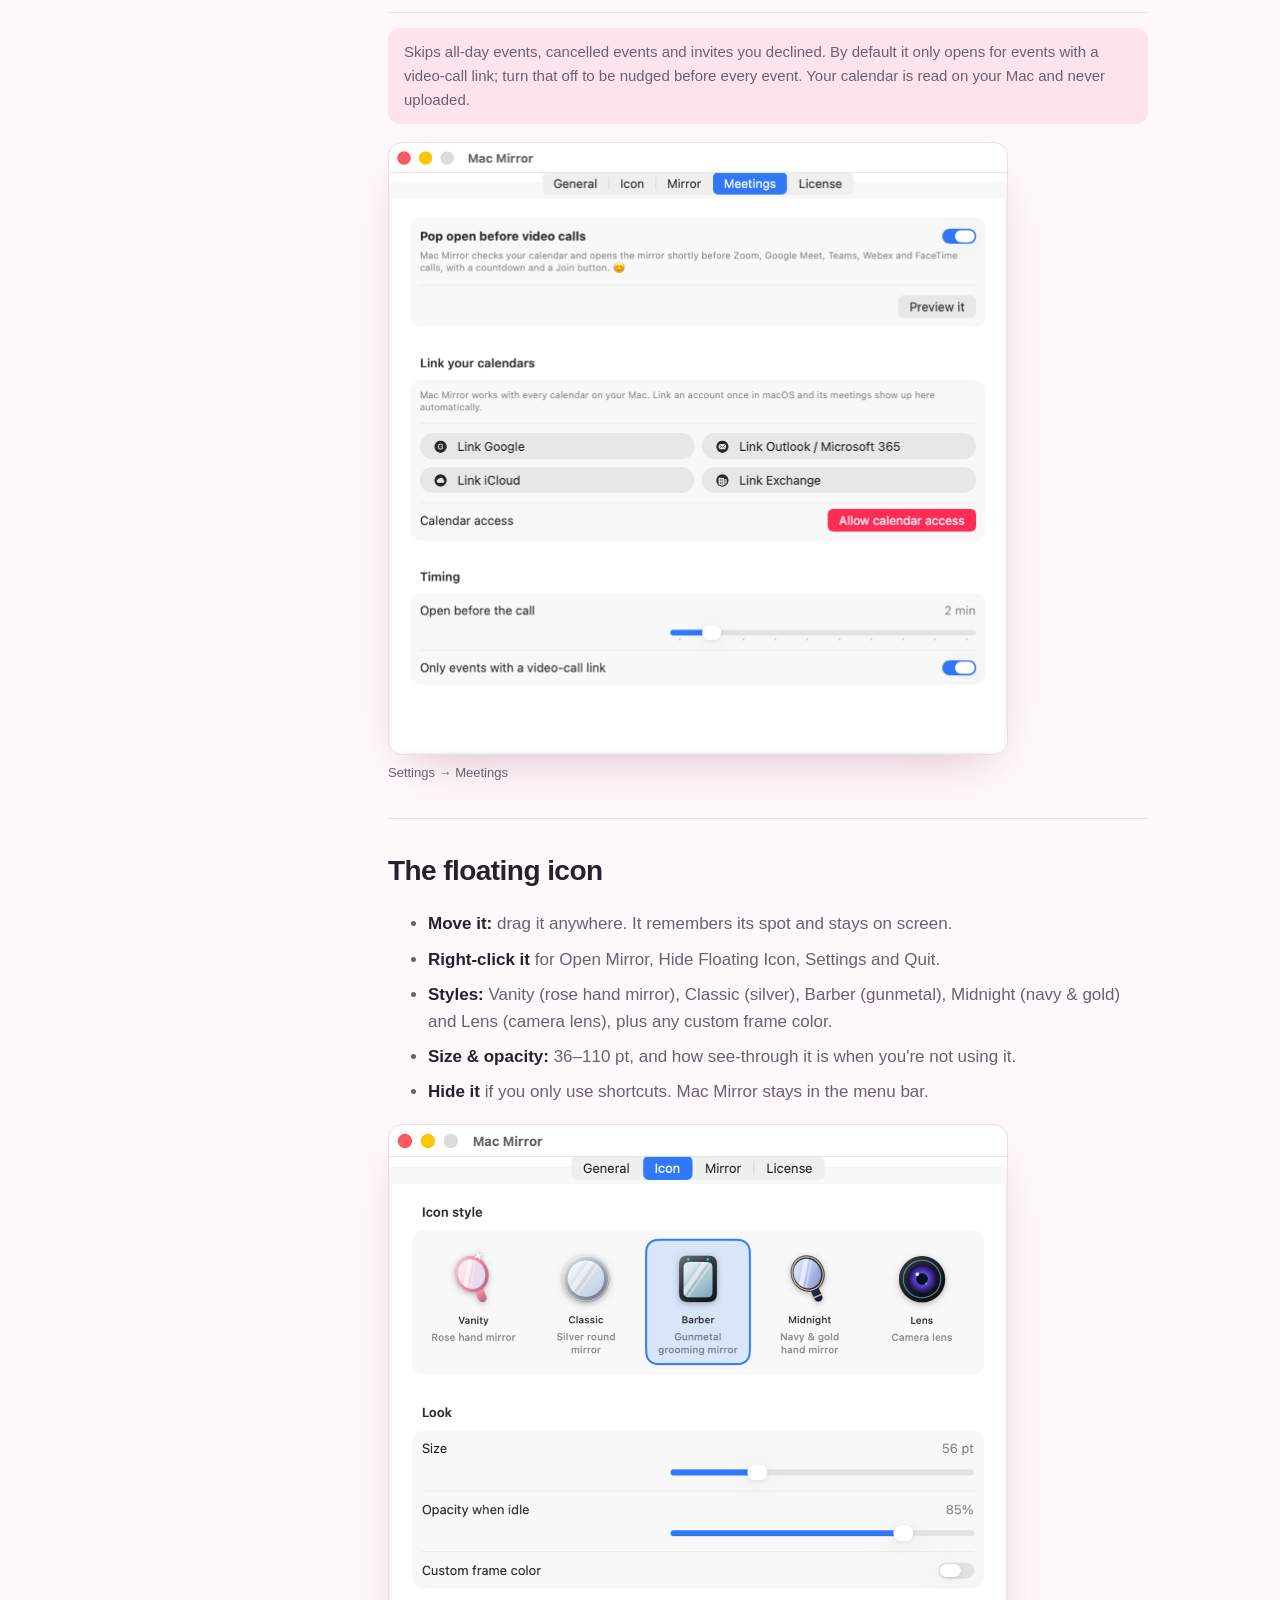
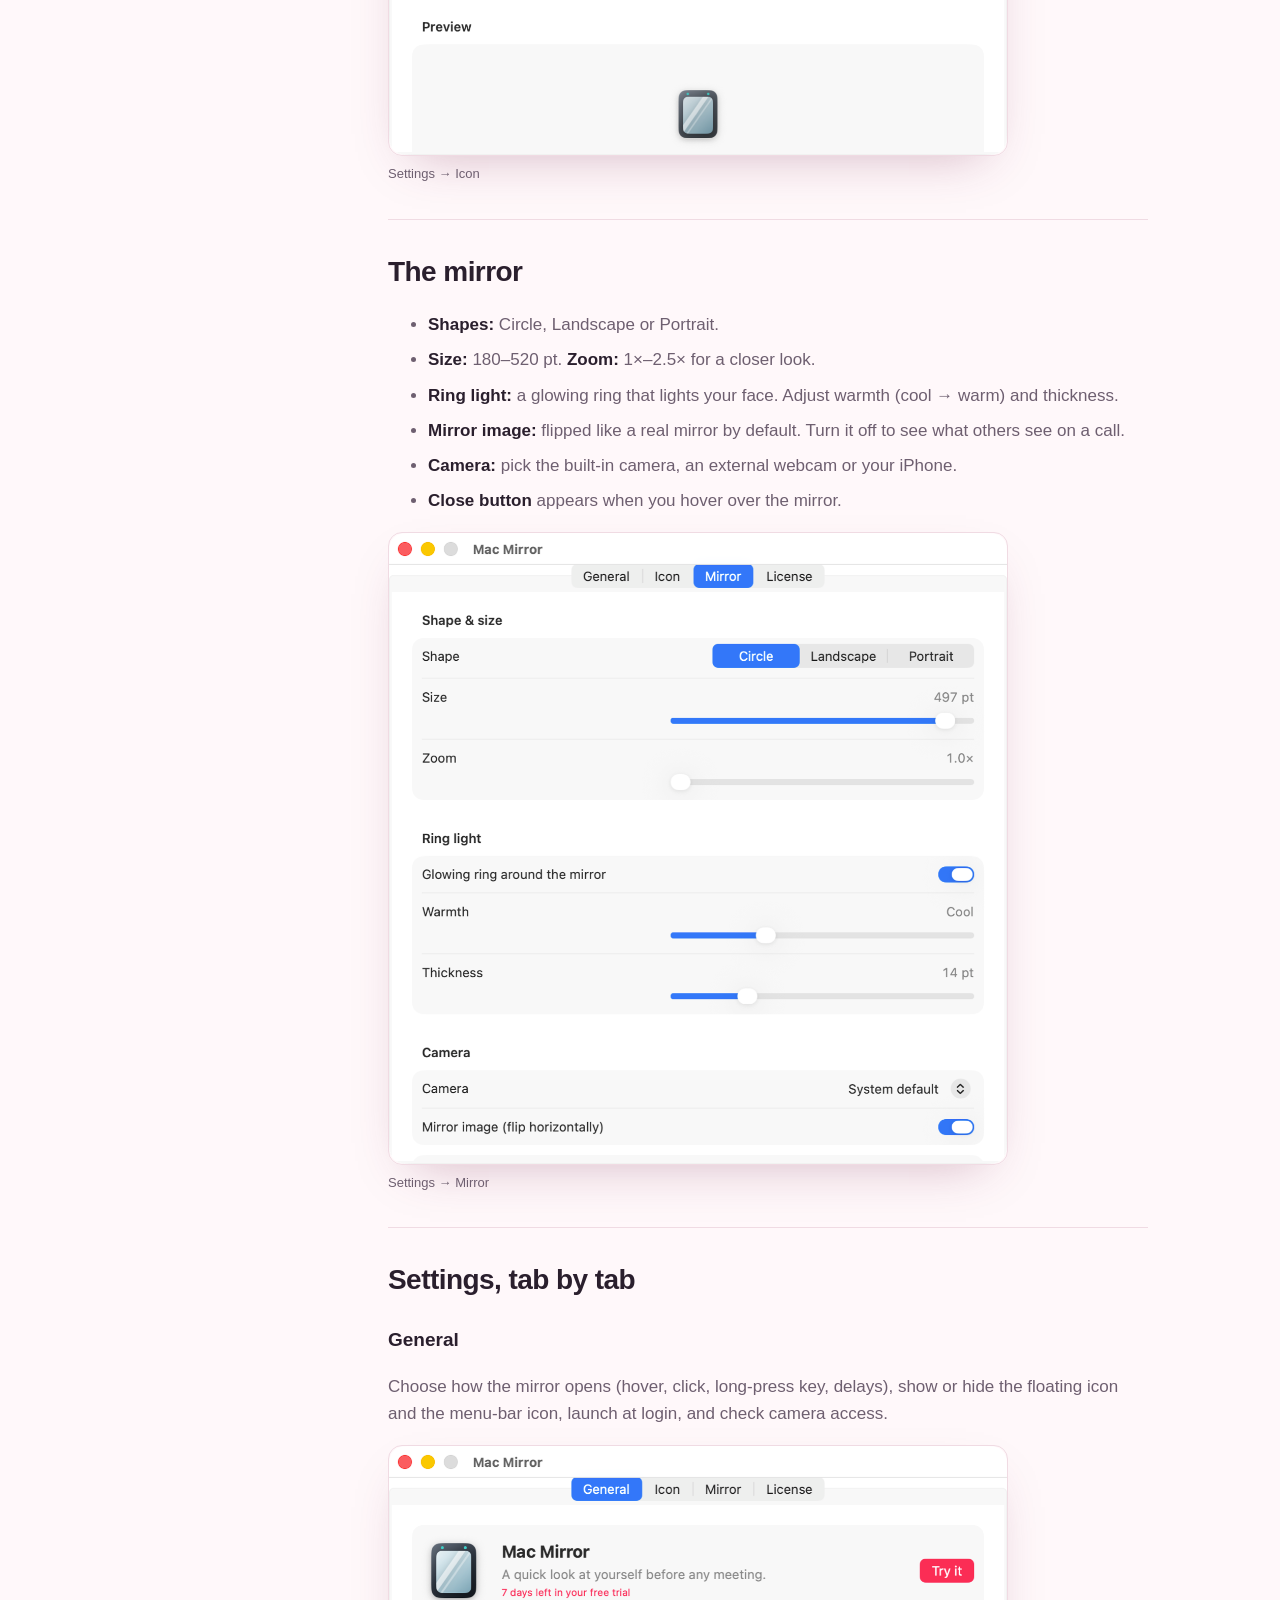
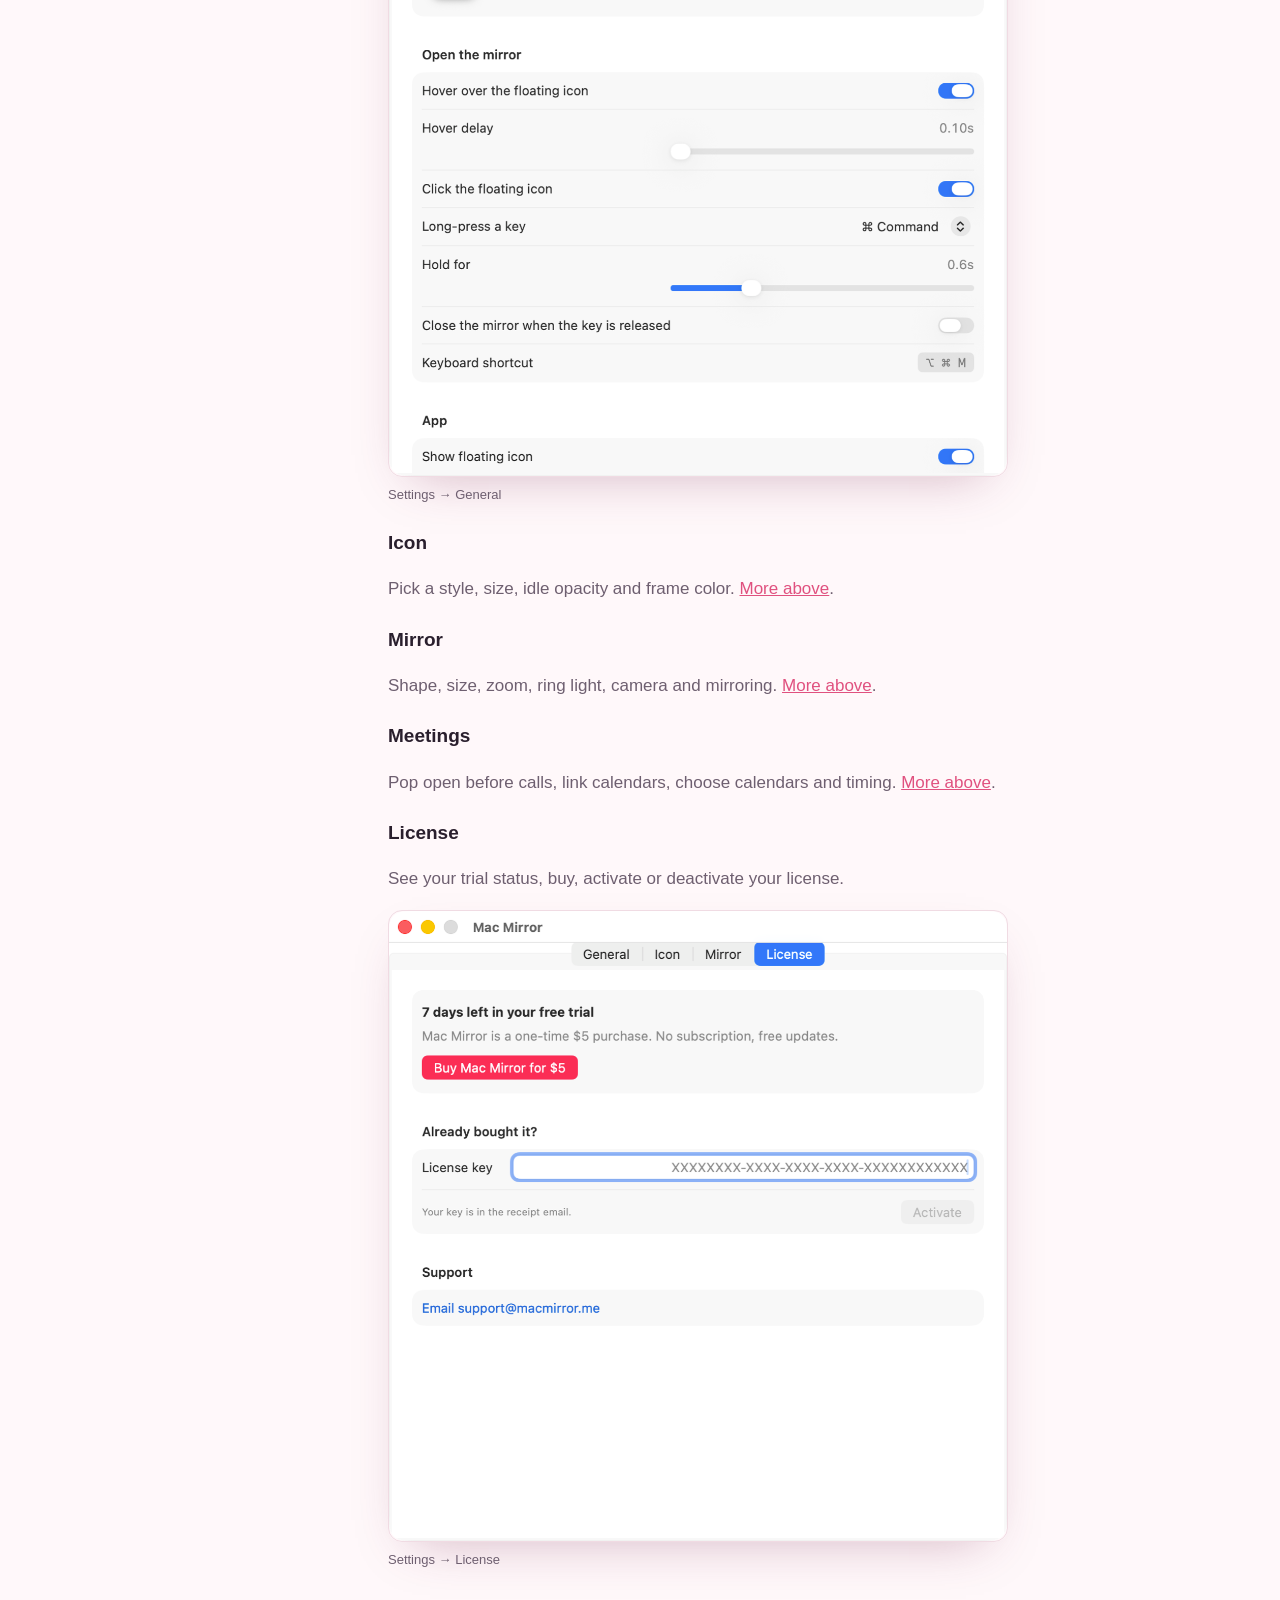
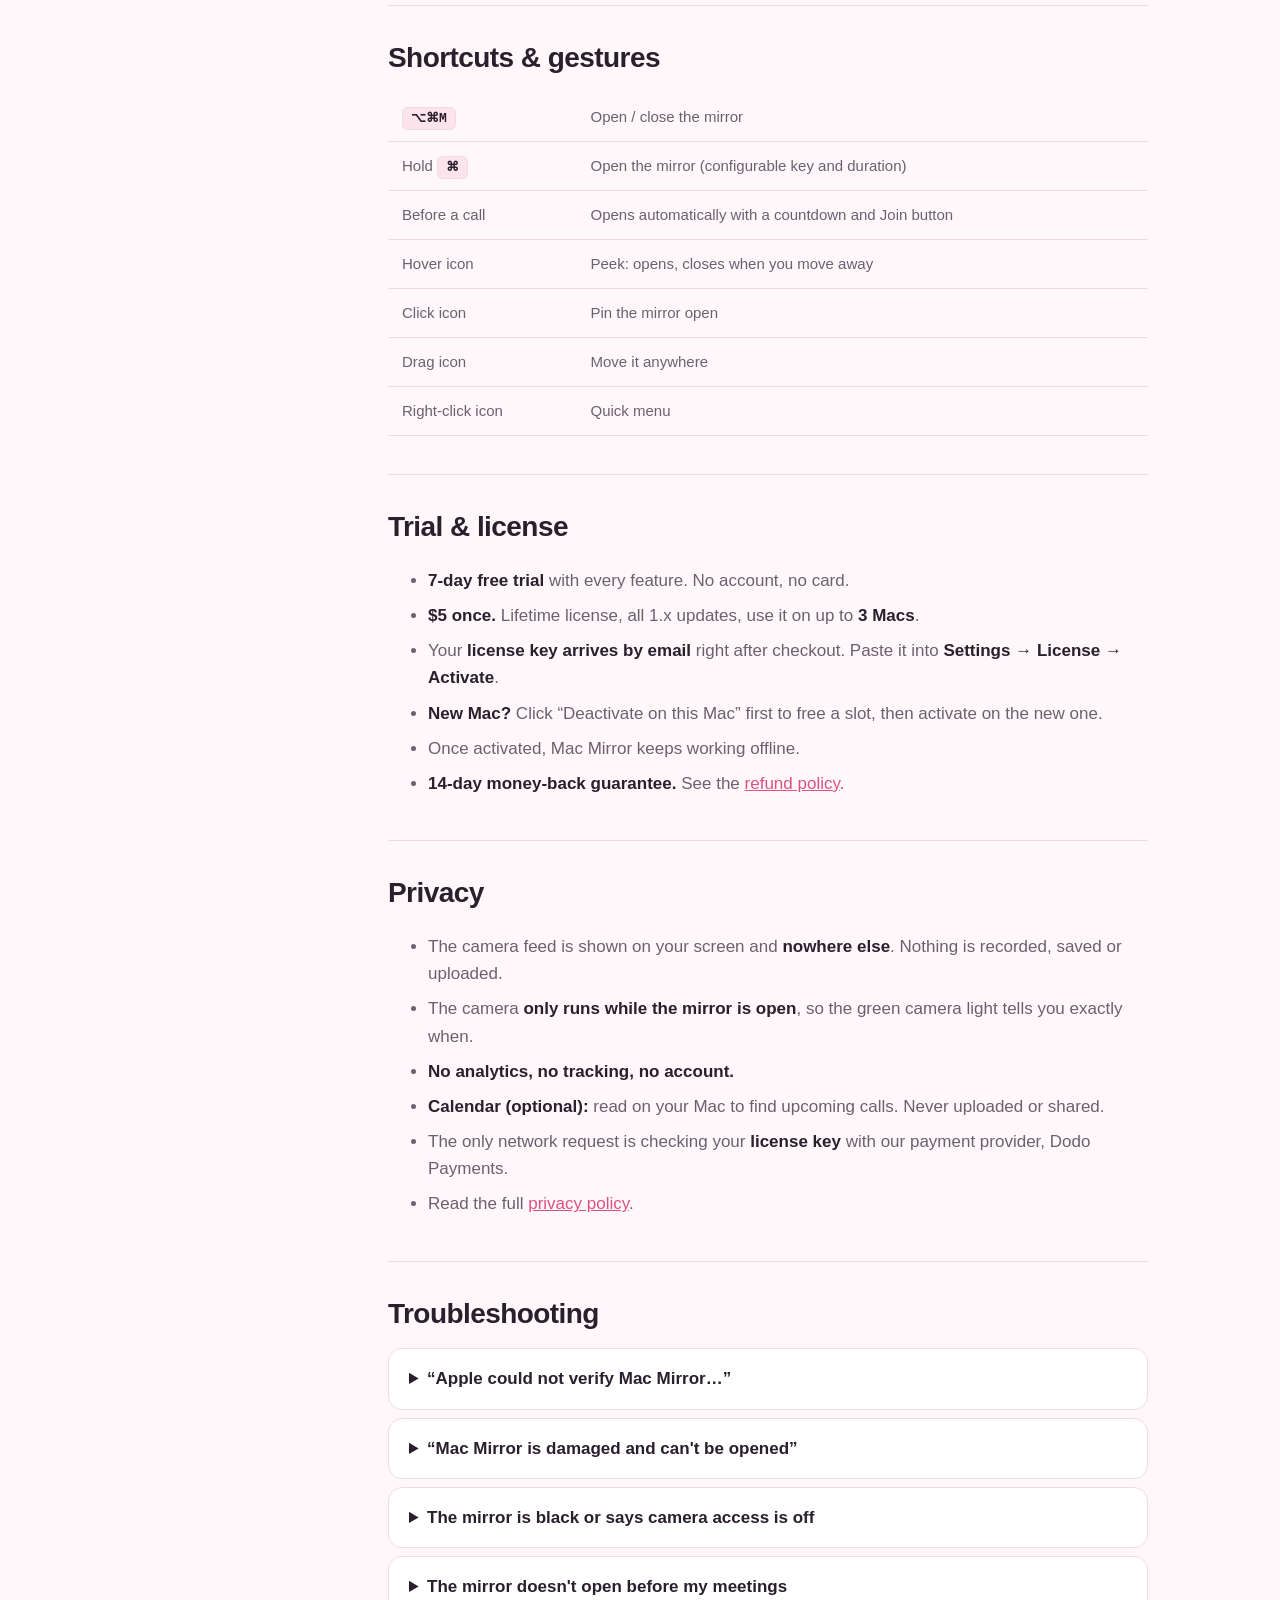
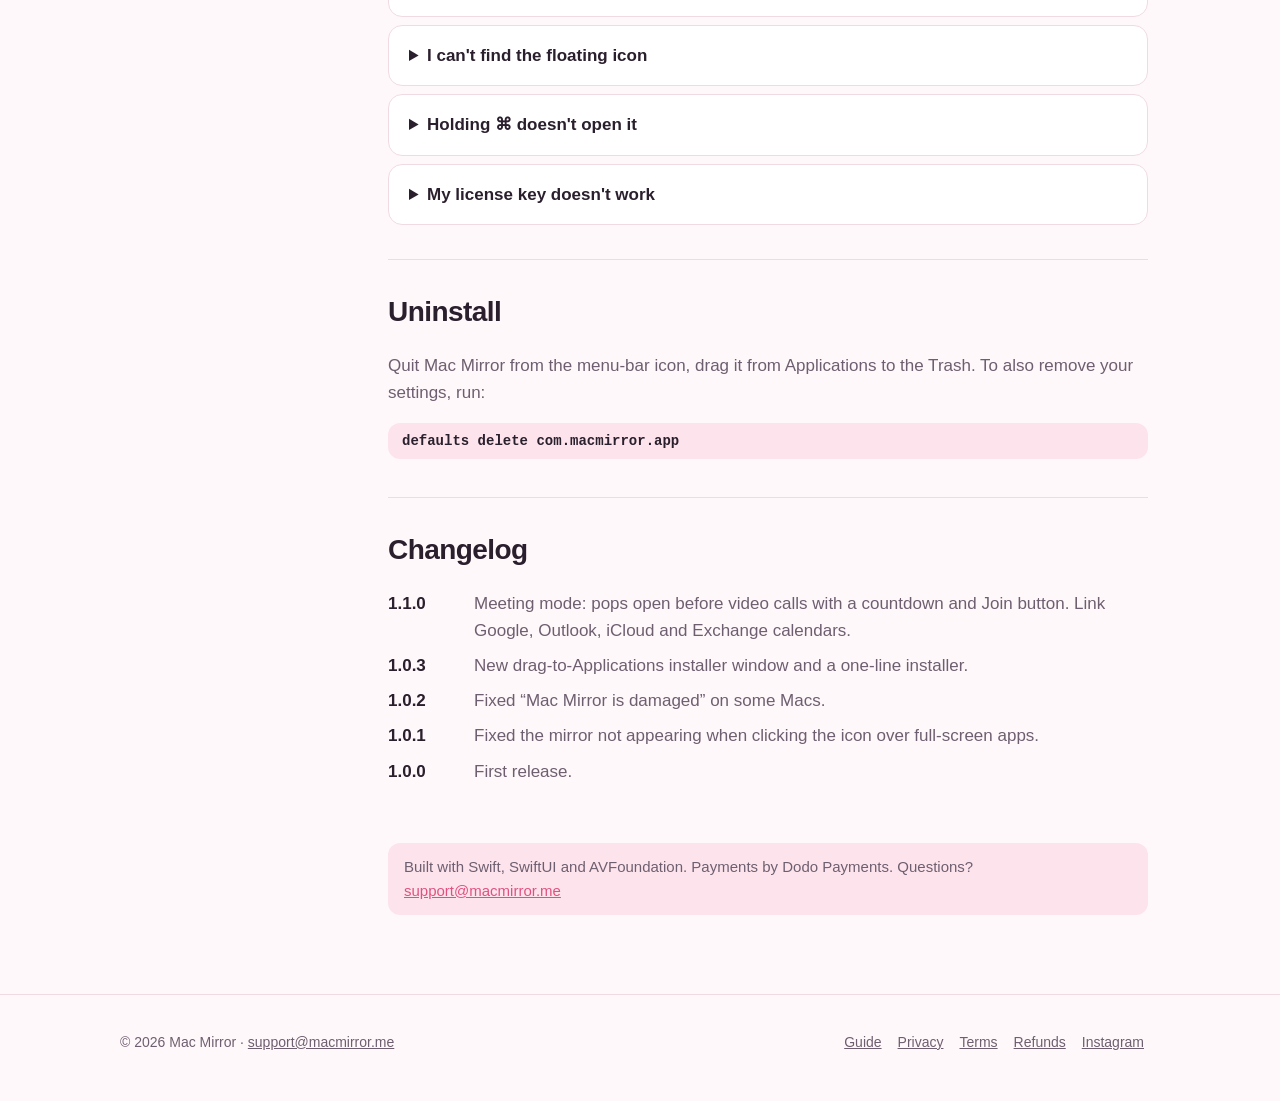
==== commit 53f9ea0a: "Meeting mode on the site: 'Before a call' demo, closer-look row, specs, FAQ and guide section Co-Aut" ====
--- a/guide.html
+++ b/guide.html
@@ -26,7 +26,7 @@
     <h1>Mac Mirror Guide</h1>
     <p class="lead">A tiny mirror that floats on your Mac. Here's everything it does and how to get the most out of it.</p>
     <div class="badges">
-      <span class="badge">v1.0.3</span>
+      <span class="badge">v1.1.0</span>
       <span class="badge">macOS 14+</span>
       <span class="badge">Apple Silicon &amp; Intel</span>
       <span class="badge">3 MB</span>
@@ -43,6 +43,7 @@
       <a href="#install">Installation</a>
       <a href="#quick-start">Quick start</a>
       <a href="#open">Opening the mirror</a>
+      <a href="#meetings">Meetings &amp; calendars</a>
       <a href="#icon">The floating icon</a>
       <a href="#mirror">The mirror</a>
       <a href="#settings">Settings, tab by tab</a>
@@ -60,6 +61,7 @@
         <ul class="ticks">
           <li><strong>Always one hover away.</strong> A small mirror icon floats on top of every app, on every desktop and over full-screen apps.</li>
           <li><strong>Four ways to open it:</strong> hover, click, long-press <kbd>⌘</kbd>, or press <kbd>⌥⌘M</kbd>.</li>
+          <li><strong>Pops open before every call:</strong> link your calendar and get a “😊 Smile!” mirror with a countdown and a Join button, 2 minutes before Zoom, Meet or Teams.</li>
           <li><strong>Built-in ring light</strong> that softly lights your face, from cool white to warm.</li>
           <li><strong>Make it yours:</strong> 5 icon styles, any frame color, any size, three mirror shapes and up to 2.5× zoom.</li>
           <li><strong>Any camera:</strong> built-in FaceTime camera, USB webcams, or your iPhone via Continuity Camera.</li>
@@ -74,7 +76,7 @@
           <li><strong>macOS 14 Sonoma or newer.</strong> Works on Sonoma, Sequoia and Tahoe.</li>
           <li><strong>Any Mac:</strong> Apple Silicon (M1–M5) or Intel.</li>
           <li><strong>A camera:</strong> built-in, external, or an iPhone with Continuity Camera.</li>
-          <li><strong>Permissions:</strong> Camera only. No Accessibility, Screen Recording or Input Monitoring needed.</li>
+          <li><strong>Permissions:</strong> Camera. Calendar is optional and only needed for meeting mode. No Accessibility, Screen Recording or Input Monitoring needed.</li>
         </ul>
       </section>
 
@@ -116,6 +118,27 @@
         <p class="note">Tip: the camera starts warming up while you hover, so the mirror is ready the moment it appears.</p>
       </section>
 
+      <section id="meetings">
+        <h2>Meetings &amp; calendars</h2>
+        <p>Mac Mirror can open itself shortly before your video calls, so you always join looking your best.</p>
+        <ol class="steps">
+          <li>Open <strong>Settings → Meetings</strong> and make sure <strong>Pop open before video calls</strong> is on.</li>
+          <li>Click <strong>Allow calendar access</strong>.</li>
+          <li>Under <strong>Link your calendars</strong>, click <strong>Link Google</strong>, <strong>Link Outlook / Microsoft 365</strong>, <strong>Link iCloud</strong> or <strong>Link Exchange</strong>. macOS opens Internet Accounts; sign in there once and turn on <strong>Calendars</strong>. Already see your calendar in Apple's Calendar app? You're done.</li>
+          <li>Pick which calendars to watch and how early to open (1–10 minutes). Click <strong>Preview it</strong> to see it.</li>
+        </ol>
+        <p>Before each call the mirror pops open with a friendly nudge (“😊 Smile!”, “✨ Looking good”, “😁 Quick teeth check”…), the meeting name, a live countdown and a <strong>Join</strong> button that opens the call.</p>
+        <table>
+          <thead><tr><th>Supported</th><th></th></tr></thead>
+          <tbody>
+            <tr><td><strong>Calendars</strong></td><td>Google, Outlook / Microsoft 365, iCloud, Exchange, and any calendar in Apple's Calendar app</td></tr>
+            <tr><td><strong>Video calls</strong></td><td>Zoom, Google Meet, Microsoft Teams, Webex, FaceTime, Slack huddles, Whereby, Around</td></tr>
+          </tbody>
+        </table>
+        <p class="note">Skips all-day events, cancelled events and invites you declined. By default it only opens for events with a video-call link; turn that off to be nudged before every event. Your calendar is read on your Mac and never uploaded.</p>
+        <figure class="shot"><picture><source media="(prefers-color-scheme: dark)" srcset="assets/screens/settings-meetings-dark.png"><img src="assets/screens/settings-meetings.png" alt="Mac Mirror Meetings settings" loading="lazy"></picture><figcaption>Settings → Meetings</figcaption></figure>
+      </section>
+
       <section id="icon">
         <h2>The floating icon</h2>
         <ul>
@@ -150,6 +173,8 @@
         <p>Pick a style, size, idle opacity and frame color. <a href="#icon">More above</a>.</p>
         <h3>Mirror</h3>
         <p>Shape, size, zoom, ring light, camera and mirroring. <a href="#mirror">More above</a>.</p>
+        <h3>Meetings</h3>
+        <p>Pop open before calls, link calendars, choose calendars and timing. <a href="#meetings">More above</a>.</p>
         <h3>License</h3>
         <p>See your trial status, buy, activate or deactivate your license.</p>
         <figure class="shot"><picture><source media="(prefers-color-scheme: dark)" srcset="assets/screens/settings-license-dark.png"><img src="assets/screens/settings-license.png" alt="Mac Mirror License settings" loading="lazy"></picture><figcaption>Settings → License</figcaption></figure>
@@ -161,6 +186,7 @@
           <tbody>
             <tr><td><kbd>⌥⌘M</kbd></td><td>Open / close the mirror</td></tr>
             <tr><td>Hold <kbd>⌘</kbd></td><td>Open the mirror (configurable key and duration)</td></tr>
+            <tr><td>Before a call</td><td>Opens automatically with a countdown and Join button</td></tr>
             <tr><td>Hover icon</td><td>Peek: opens, closes when you move away</td></tr>
             <tr><td>Click icon</td><td>Pin the mirror open</td></tr>
             <tr><td>Drag icon</td><td>Move it anywhere</td></tr>
@@ -187,6 +213,7 @@
           <li>The camera feed is shown on your screen and <strong>nowhere else</strong>. Nothing is recorded, saved or uploaded.</li>
           <li>The camera <strong>only runs while the mirror is open</strong>, so the green camera light tells you exactly when.</li>
           <li><strong>No analytics, no tracking, no account.</strong></li>
+          <li><strong>Calendar (optional):</strong> read on your Mac to find upcoming calls. Never uploaded or shared.</li>
           <li>The only network request is checking your <strong>license key</strong> with our payment provider, Dodo Payments.</li>
           <li>Read the full <a href="privacy.html">privacy policy</a>.</li>
         </ul>
@@ -197,6 +224,7 @@
         <details><summary>“Apple could not verify Mac Mirror…”</summary><p>Click <strong>Done</strong>, then <strong>System Settings → Privacy &amp; Security → Open Anyway</strong>. Or install with the <a href="#install">one-line command</a>, which skips this entirely.</p></details>
         <details><summary>“Mac Mirror is damaged and can't be opened”</summary><p>You have an old download. Move it to the Trash and install the latest version from <a href="install.html">the install page</a>.</p></details>
         <details><summary>The mirror is black or says camera access is off</summary><p>Open <strong>System Settings → Privacy &amp; Security → Camera</strong> and switch on Mac Mirror. If you picked a specific camera in Settings → Mirror, make sure it's connected.</p></details>
+        <details><summary>The mirror doesn't open before my meetings</summary><p>Check <strong>Settings → Meetings</strong>: the toggle is on, calendar access says <strong>Allowed</strong>, and your calendar is ticked under “Calendars to watch”. Make sure the event has a Zoom/Meet/Teams link (or turn off “Only events with a video-call link”). If your calendar isn't listed, link the account with the <strong>Link</strong> buttons.</p></details>
         <details><summary>I can't find the floating icon</summary><p>Click the Mac Mirror icon in the menu bar → <strong>Show Floating Icon</strong>. If you hid both, open Mac Mirror again from Applications to bring up Settings.</p></details>
         <details><summary>Holding ⌘ doesn't open it</summary><p>Check Settings → General → <strong>Long-press a key</strong> isn't set to Off. Hold the key on its own without pressing anything else, for at least the “Hold for” time.</p></details>
         <details><summary>My license key doesn't work</summary><p>Copy it exactly from the email (no spaces). If it says it's active on 3 Macs, deactivate one first. Still stuck? Email <a href="mailto:support@macmirror.me">support@macmirror.me</a>.</p></details>
@@ -211,6 +239,7 @@
       <section id="changelog">
         <h2>Changelog</h2>
         <dl class="changelog">
+          <dt>1.1.0</dt><dd>Meeting mode: pops open before video calls with a countdown and Join button. Link Google, Outlook, iCloud and Exchange calendars.</dd>
           <dt>1.0.3</dt><dd>New drag-to-Applications installer window and a one-line installer.</dd>
           <dt>1.0.2</dt><dd>Fixed “Mac Mirror is damaged” on some Macs.</dd>
           <dt>1.0.1</dt><dd>Fixed the mirror not appearing when clicking the icon over full-screen apps.</dd>
--- a/style.css
+++ b/style.css
@@ -90,6 +90,15 @@
 .screen .keys .ring { position: absolute; inset: -9px; width: calc(100% + 18px); height: calc(100% + 18px); transform: rotate(-90deg); pointer-events: none; }
 .screen .keys .ring circle { fill: none; stroke: var(--accent); stroke-width: 3; stroke-linecap: round; stroke-dasharray: 100.6; stroke-dashoffset: 100.6; }
 .screen .keys .ring.fill circle { stroke-dashoffset: 0; transition: stroke-dashoffset .6s linear; }
+.screen .notif { position: absolute; top: 9%; right: 3%; width: 38%; display: flex; gap: 8px; align-items: center; padding: 8px 10px; border-radius: 12px; background: rgba(255,255,255,.92); box-shadow: 0 10px 24px -10px rgba(0,0,0,.35); font-size: clamp(9px, 1.3vw, 13px); line-height: 1.3; color: #2a1f2d; opacity: 0; transform: translateX(30%); transition: opacity .3s, transform .45s cubic-bezier(.2,1.2,.4,1); z-index: 6; }
+.screen .notif .notif-ico { font-size: 1.6em; }
+.screen.notify .notif { opacity: 1; transform: none; }
+.screen .mbanner { position: absolute; right: 12%; top: 71%; width: 54%; display: flex; align-items: center; gap: 8px; padding: 6px 8px; border-radius: 999px; background: rgba(255,255,255,.95); box-shadow: 0 10px 24px -10px rgba(0,0,0,.4); border: 1px solid rgba(224,81,127,.35); font-size: clamp(8px, 1.15vw, 12px); line-height: 1.25; color: #2a1f2d; opacity: 0; transform: translateY(14px) scale(.95); transition: opacity .3s, transform .5s cubic-bezier(.2,1.4,.4,1); z-index: 3; }
+.screen .mbanner .mb-emoji { font-size: 1.7em; width: 1.9em; height: 1.9em; display: grid; place-items: center; border-radius: 50%; background: #ffe4ec; }
+.screen .mbanner .mb-text { flex: 1; min-width: 0; }
+.screen .mbanner .mb-count { color: #7a6a7c; font-variant-numeric: tabular-nums; }
+.screen .mbanner .mb-join { background: #e0517f; color: #fff; font-weight: 700; padding: .55em .9em; border-radius: 999px; white-space: nowrap; }
+.screen.banner .mbanner { opacity: 1; transform: none; }
 .demo-tabs { display: flex; justify-content: center; gap: 8px; margin-top: 16px; flex-wrap: wrap; }
 .demo-tabs button { font: 600 14px/1 inherit; font-family: inherit; padding: 9px 16px; border-radius: 999px; border: 1px solid var(--line); background: var(--card); color: var(--text); cursor: pointer; }
 .demo-tabs button[aria-selected="true"] { background: var(--accent); color: var(--accent-ink); border-color: var(--accent); }
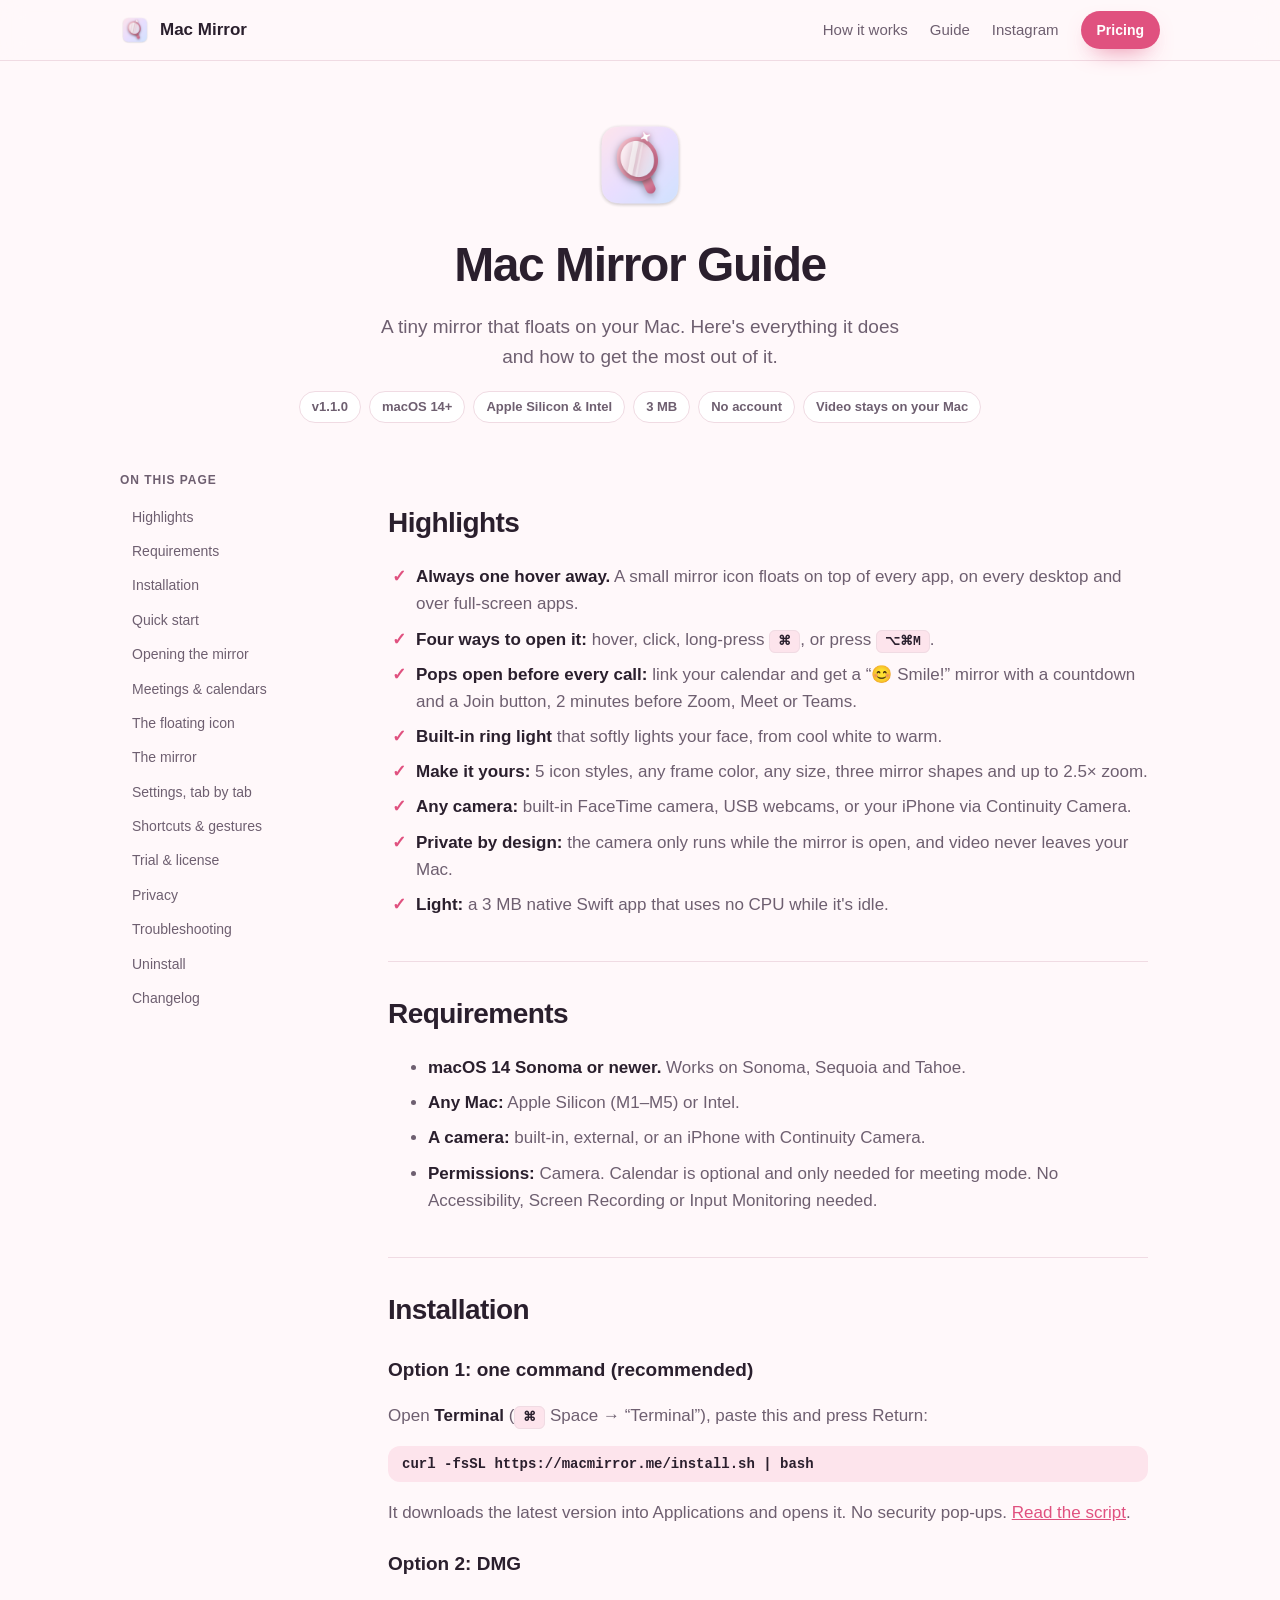
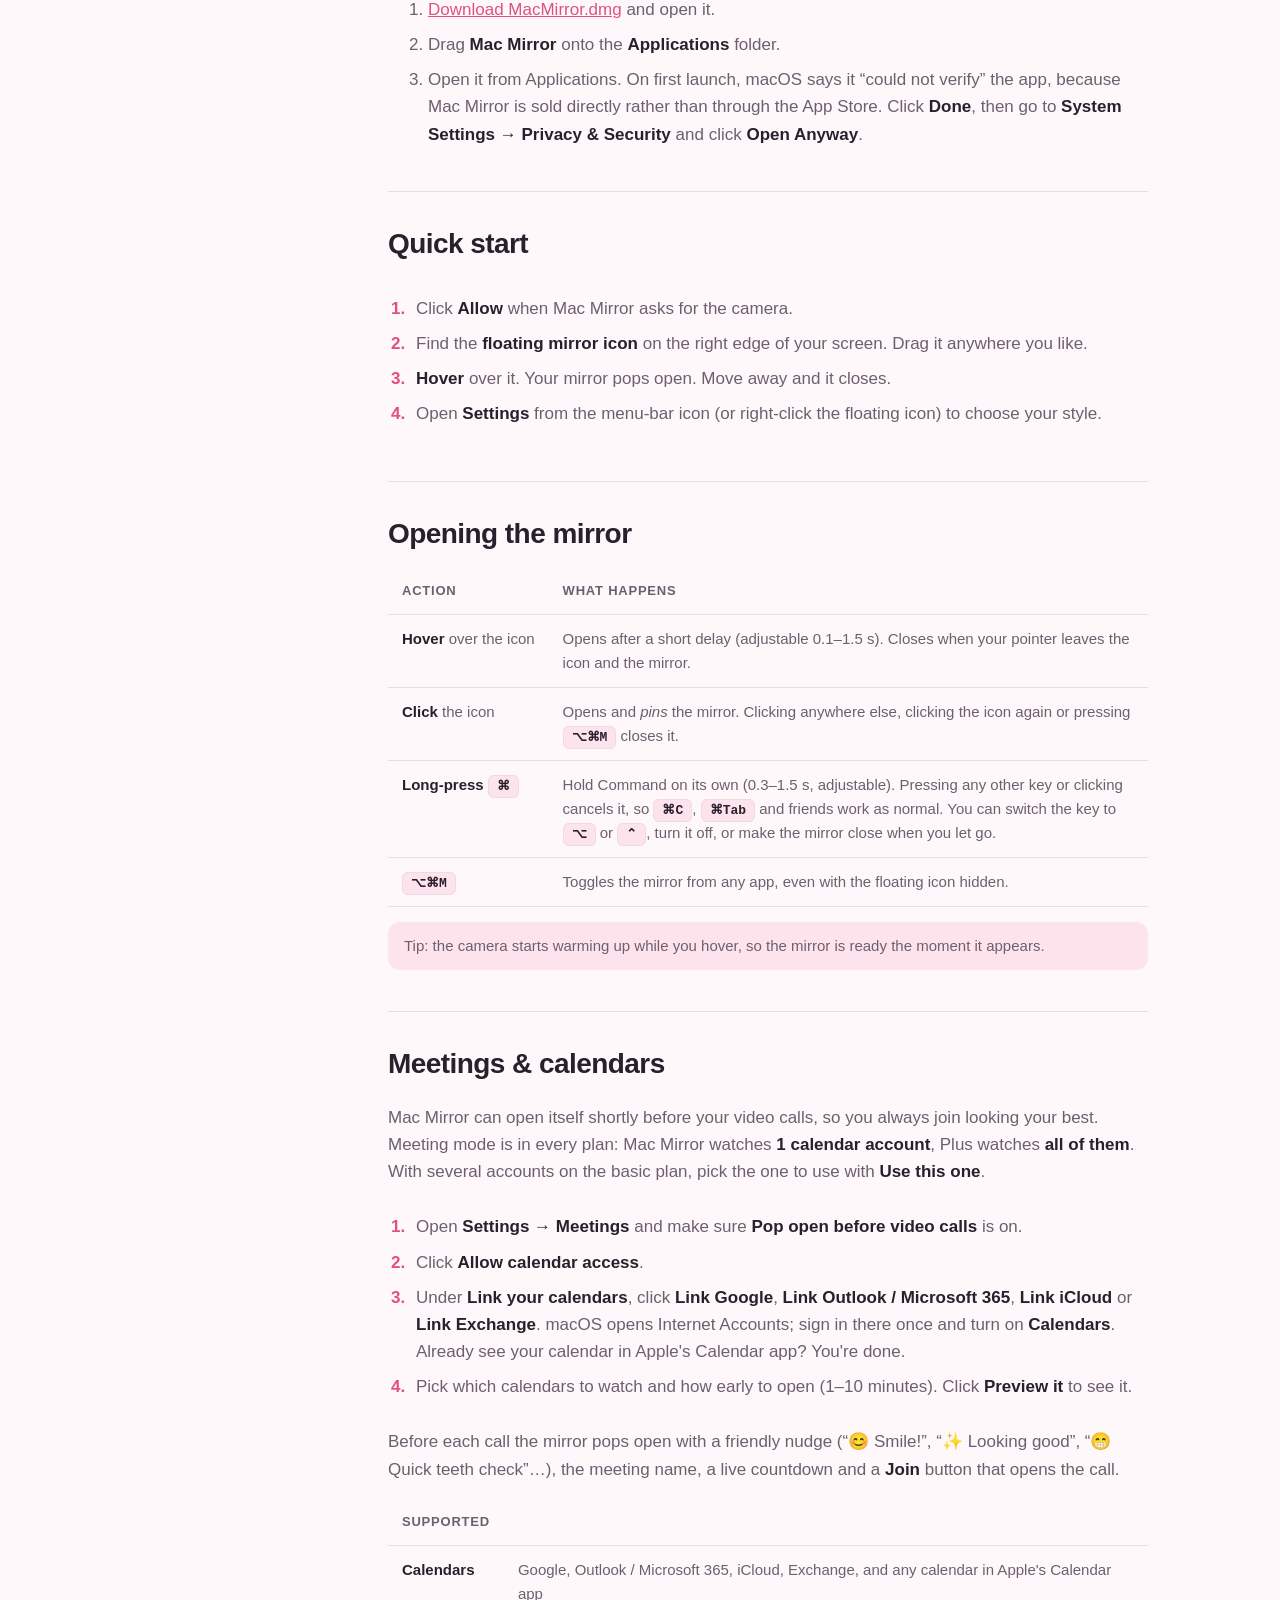
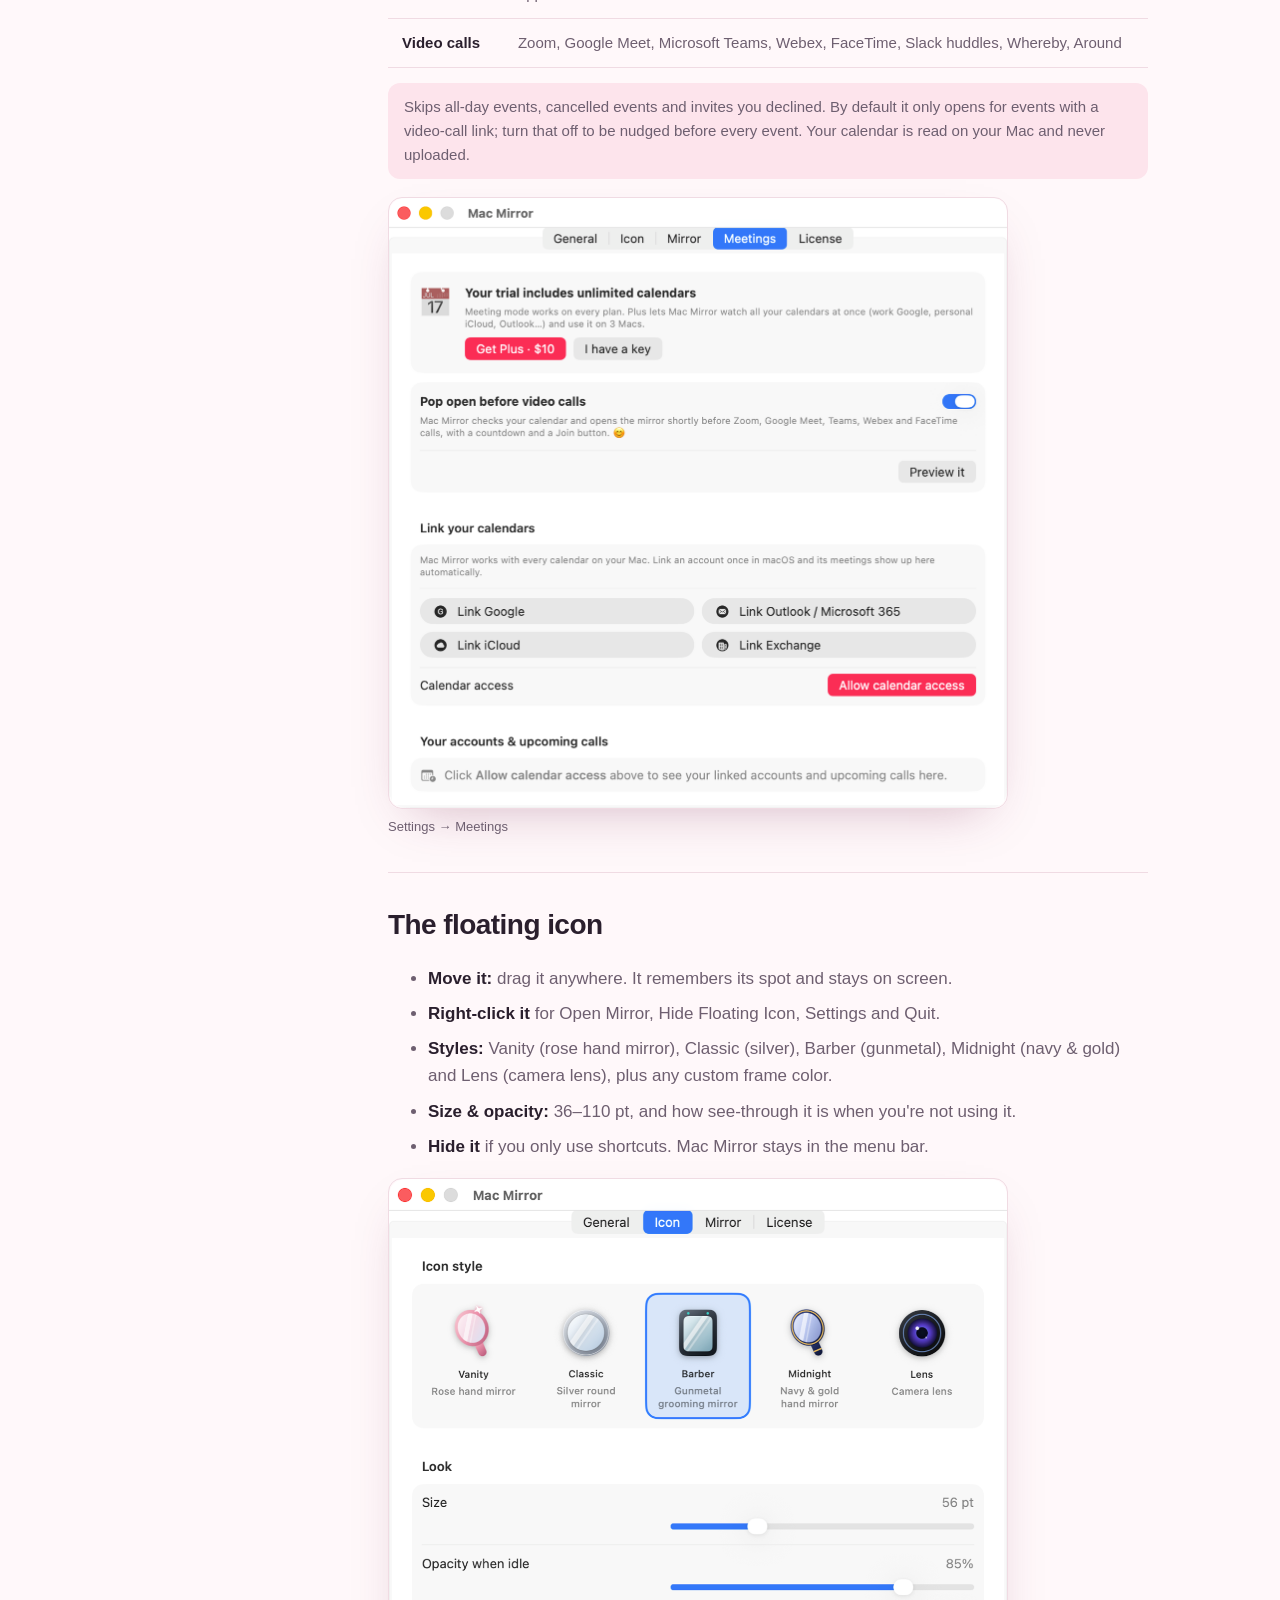
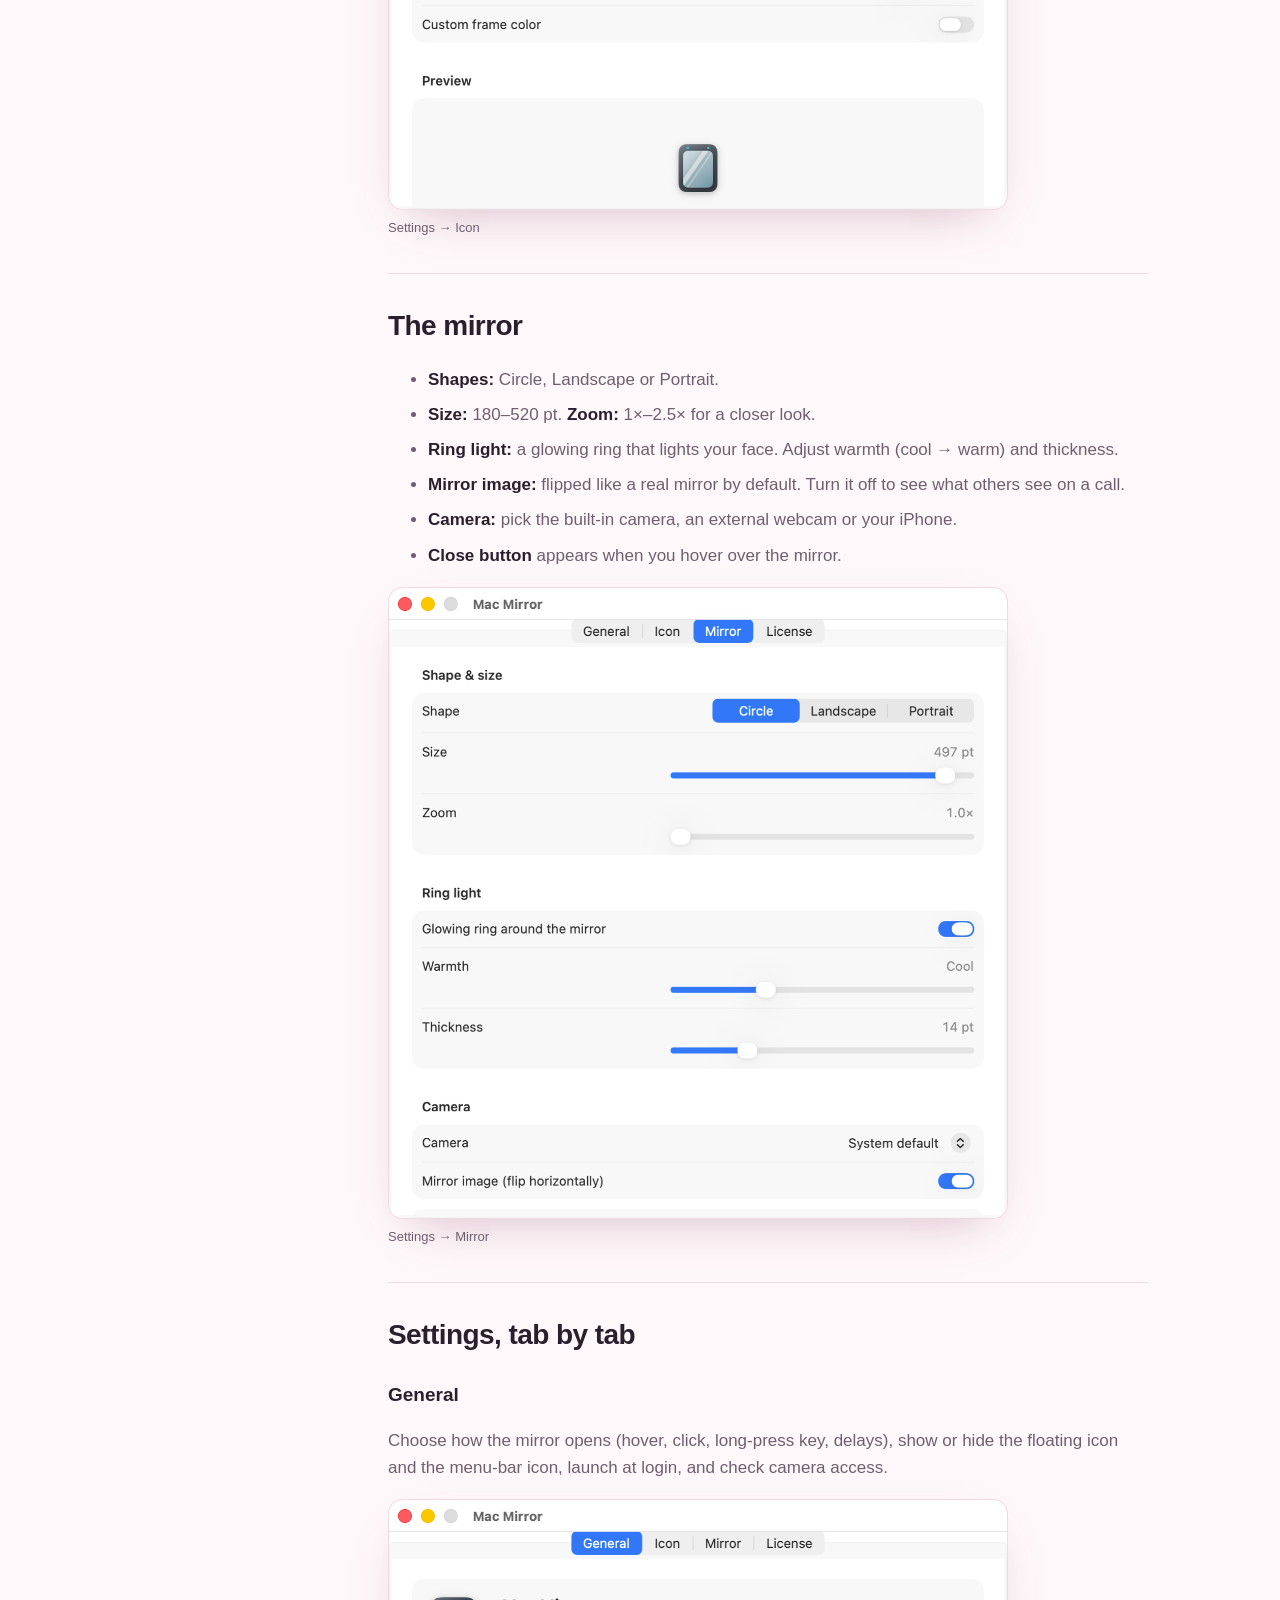
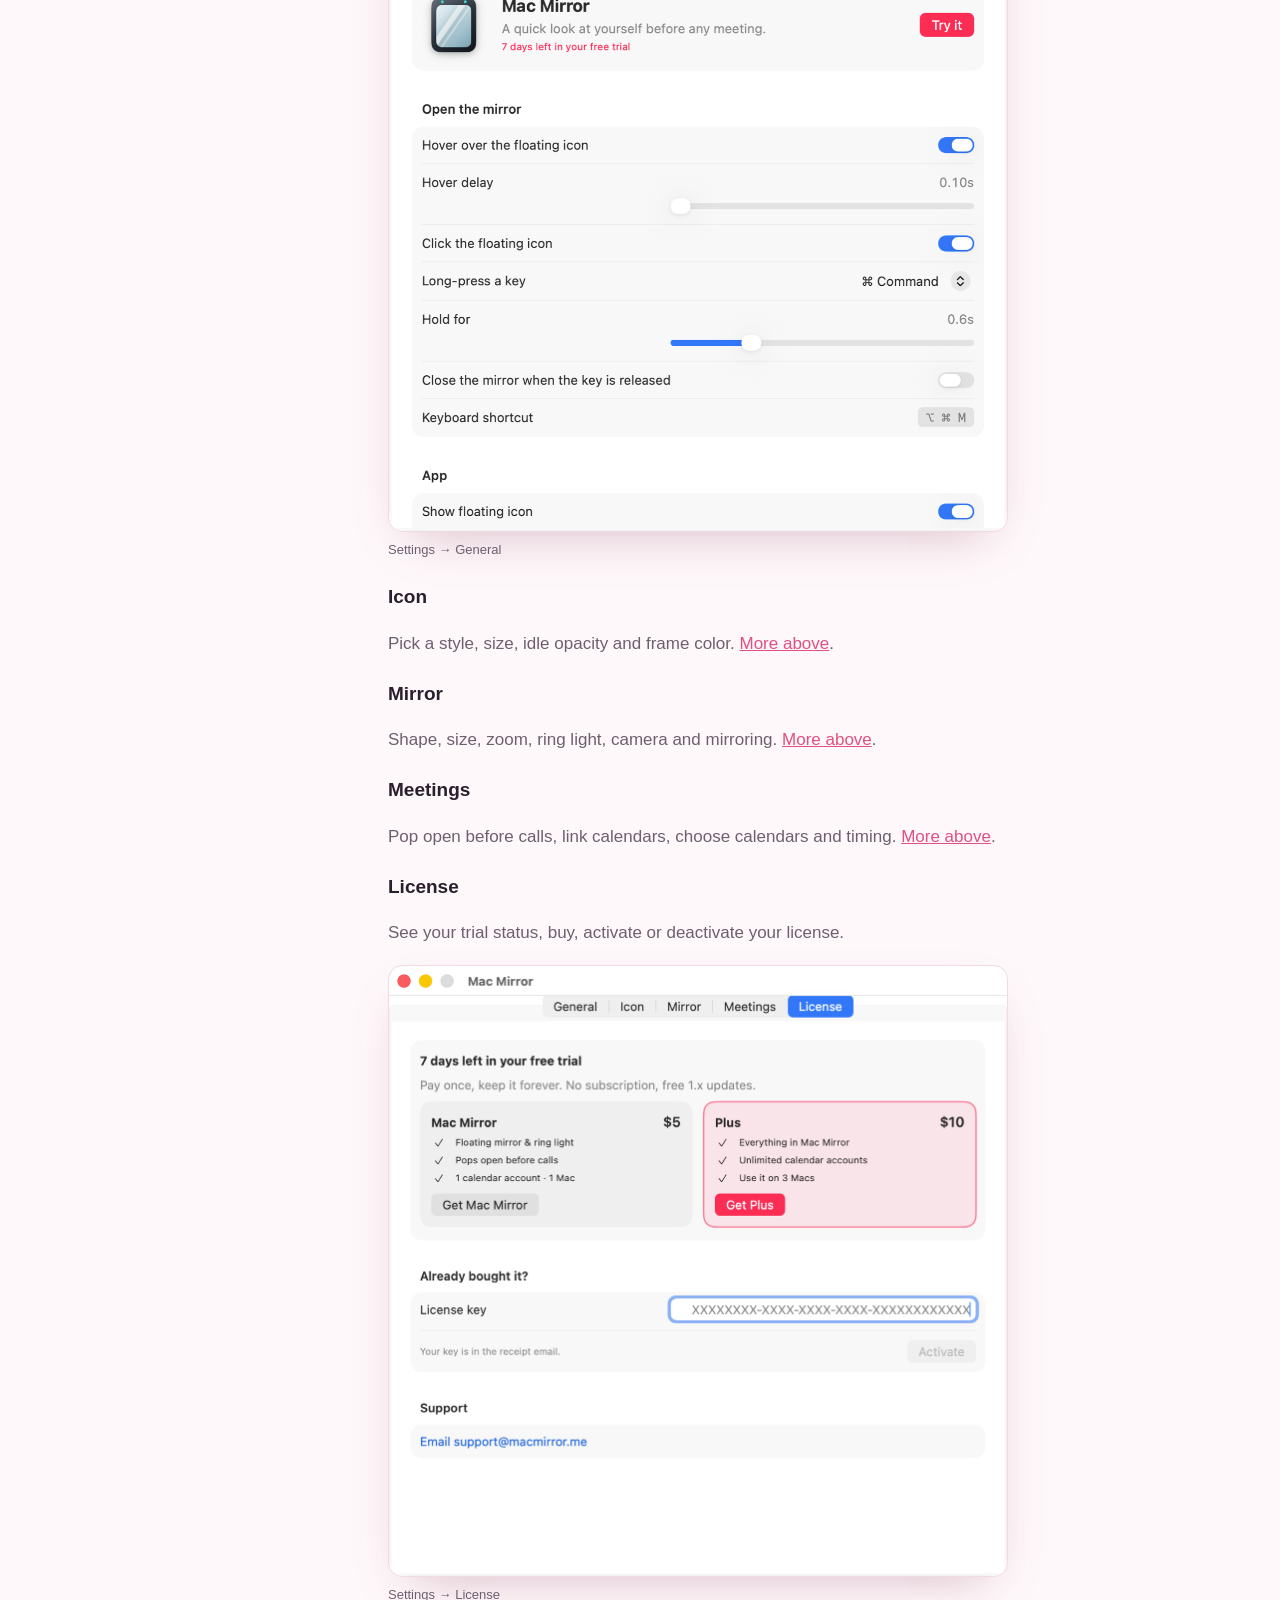
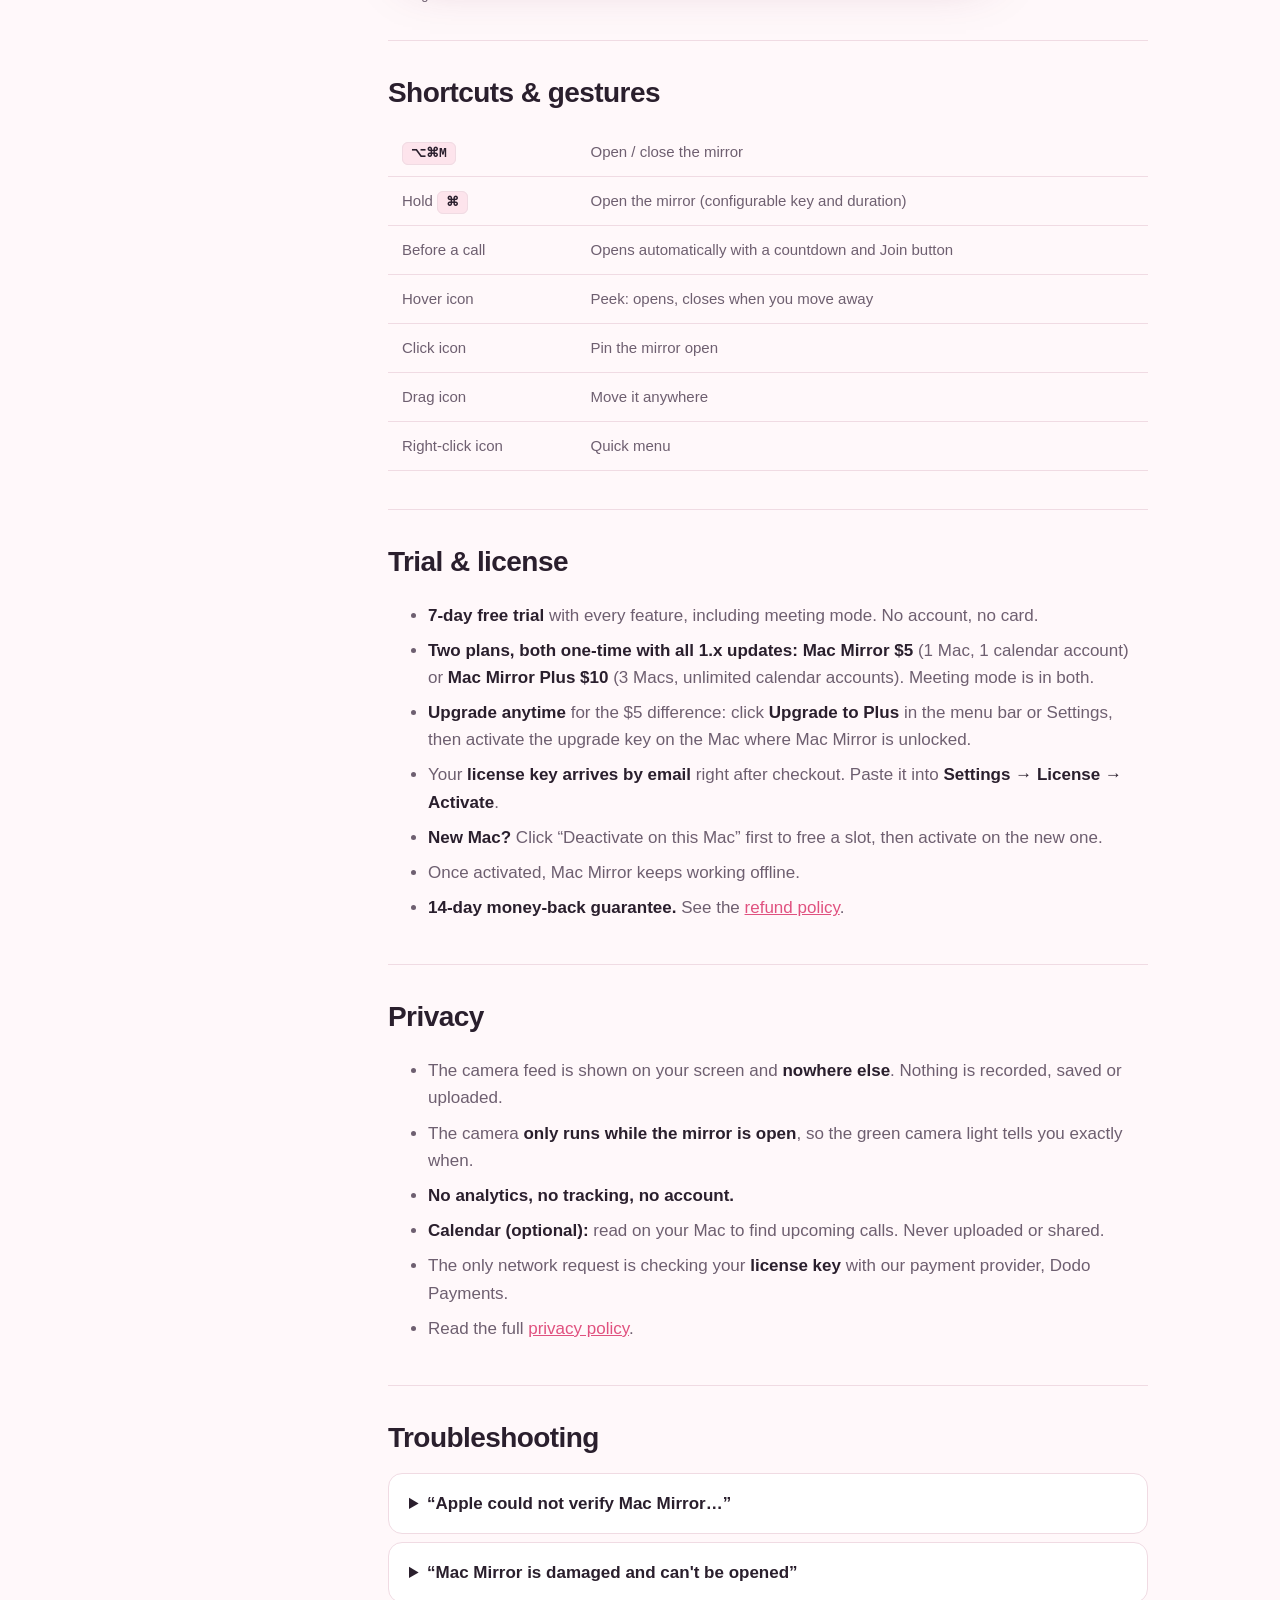
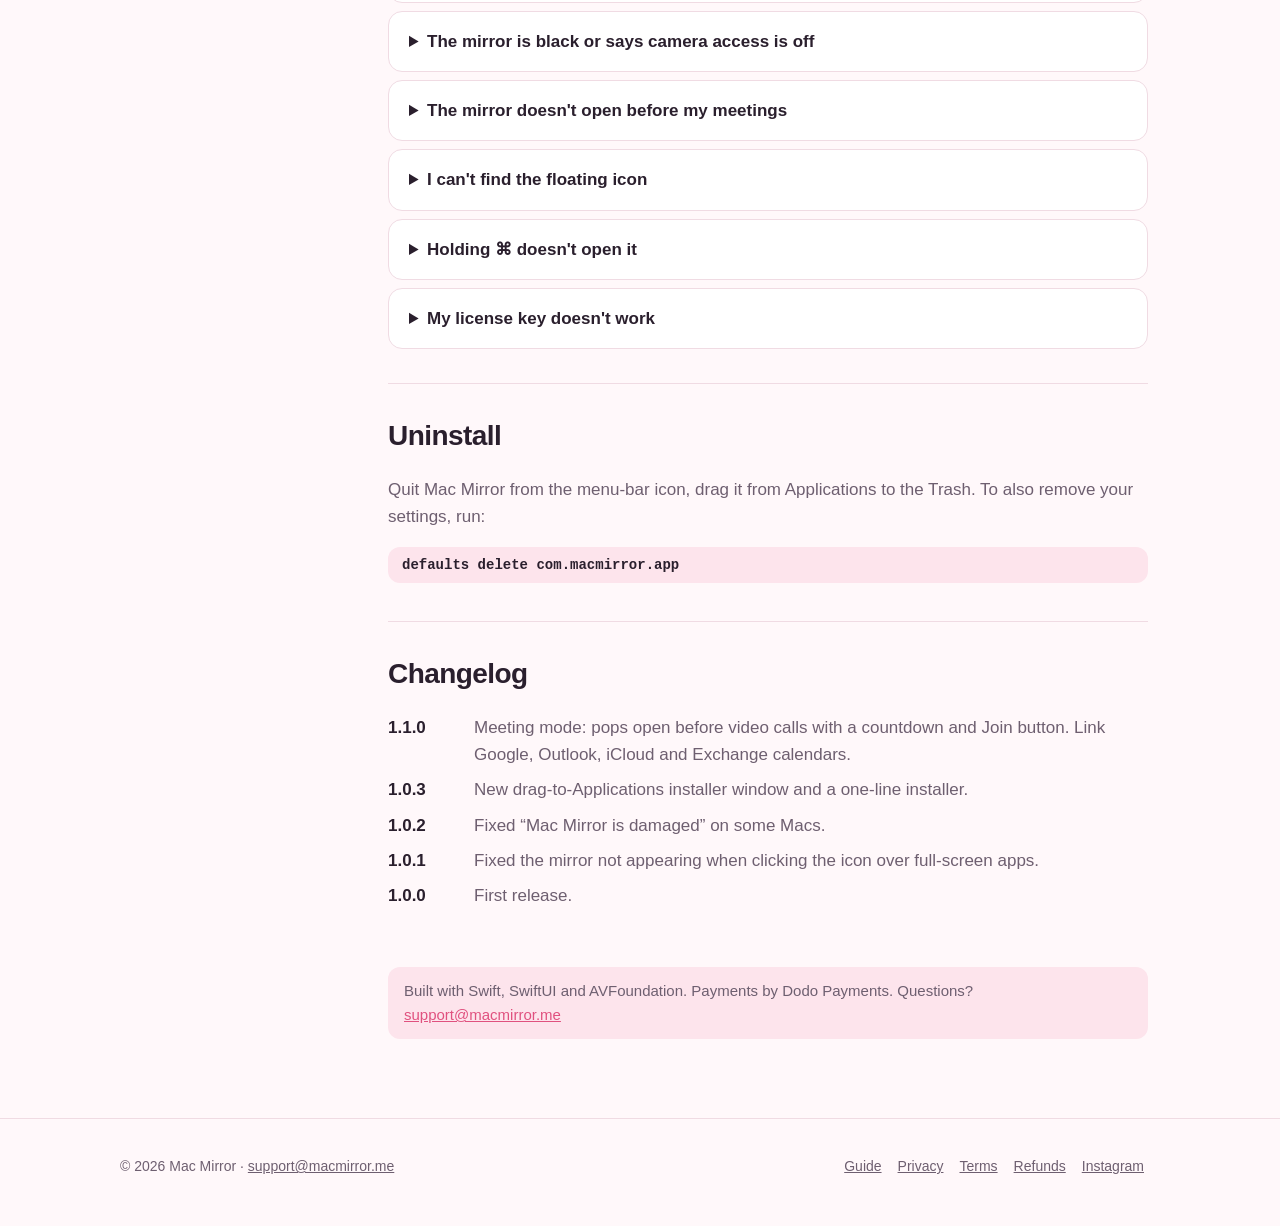
==== commit 50a2e95a: "Two plans: Mac Mirror $5 and Plus $10, upgrade anytime; updated guide, FAQ, terms and screenshots Co" ====
--- a/guide.html
+++ b/guide.html
@@ -16,7 +16,7 @@
         <a href="/#how">How it works</a>
         <a href="guide.html" aria-current="page">Guide</a>
         <a href="https://www.instagram.com/macmirror.me/" target="_blank" rel="noopener">Instagram</a>
-        <a class="btn small" data-link="buy" href="/#pricing">Buy for $5</a>
+        <a class="btn small" href="/#pricing">Pricing</a>
       </div>
     </div>
   </nav>
@@ -120,7 +120,7 @@
 
       <section id="meetings">
         <h2>Meetings &amp; calendars</h2>
-        <p>Mac Mirror can open itself shortly before your video calls, so you always join looking your best.</p>
+        <p>Mac Mirror can open itself shortly before your video calls, so you always join looking your best. Meeting mode is in every plan: Mac Mirror watches <strong>1 calendar account</strong>, Plus watches <strong>all of them</strong>. With several accounts on the basic plan, pick the one to use with <strong>Use this one</strong>.</p>
         <ol class="steps">
           <li>Open <strong>Settings → Meetings</strong> and make sure <strong>Pop open before video calls</strong> is on.</li>
           <li>Click <strong>Allow calendar access</strong>.</li>
@@ -198,8 +198,9 @@
       <section id="license">
         <h2>Trial &amp; license</h2>
         <ul>
-          <li><strong>7-day free trial</strong> with every feature. No account, no card.</li>
-          <li><strong>$5 once.</strong> Lifetime license, all 1.x updates, use it on up to <strong>3 Macs</strong>.</li>
+          <li><strong>7-day free trial</strong> with every feature, including meeting mode. No account, no card.</li>
+          <li><strong>Two plans, both one-time with all 1.x updates:</strong> <strong>Mac Mirror $5</strong> (1 Mac, 1 calendar account) or <strong>Mac Mirror Plus $10</strong> (3 Macs, unlimited calendar accounts). Meeting mode is in both.</li>
+          <li><strong>Upgrade anytime</strong> for the $5 difference: click <strong>Upgrade to Plus</strong> in the menu bar or Settings, then activate the upgrade key on the Mac where Mac Mirror is unlocked.</li>
           <li>Your <strong>license key arrives by email</strong> right after checkout. Paste it into <strong>Settings → License → Activate</strong>.</li>
           <li><strong>New Mac?</strong> Click “Deactivate on this Mac” first to free a slot, then activate on the new one.</li>
           <li>Once activated, Mac Mirror keeps working offline.</li>
@@ -227,7 +228,7 @@
         <details><summary>The mirror doesn't open before my meetings</summary><p>Check <strong>Settings → Meetings</strong>: the toggle is on, calendar access says <strong>Allowed</strong>, and your calendar is ticked under “Calendars to watch”. Make sure the event has a Zoom/Meet/Teams link (or turn off “Only events with a video-call link”). If your calendar isn't listed, link the account with the <strong>Link</strong> buttons.</p></details>
         <details><summary>I can't find the floating icon</summary><p>Click the Mac Mirror icon in the menu bar → <strong>Show Floating Icon</strong>. If you hid both, open Mac Mirror again from Applications to bring up Settings.</p></details>
         <details><summary>Holding ⌘ doesn't open it</summary><p>Check Settings → General → <strong>Long-press a key</strong> isn't set to Off. Hold the key on its own without pressing anything else, for at least the “Hold for” time.</p></details>
-        <details><summary>My license key doesn't work</summary><p>Copy it exactly from the email (no spaces). If it says it's active on 3 Macs, deactivate one first. Still stuck? Email <a href="mailto:support@macmirror.me">support@macmirror.me</a>.</p></details>
+        <details><summary>My license key doesn't work</summary><p>Copy it exactly from the email (no spaces). If it says it's already active on its maximum number of Macs (1 for Mac Mirror, 3 for Plus), deactivate it on the other Mac first. Still stuck? Email <a href="mailto:support@macmirror.me">support@macmirror.me</a>.</p></details>
       </section>
 
       <section id="uninstall">
--- a/style.css
+++ b/style.css
@@ -212,3 +212,18 @@
 .specs { display: grid; grid-template-columns: repeat(auto-fit, minmax(200px, 1fr)); gap: 14px; }
 .spec { background: var(--card); border: 1px solid var(--line); border-radius: 16px; padding: 18px; }
 .spec b { display: block; font-size: 13px; text-transform: uppercase; letter-spacing: .06em; color: var(--muted); margin-bottom: 4px; }
+
+.card.feature-call { display: flex; gap: 18px; align-items: flex-start; margin-bottom: 16px; border: 2px solid var(--accent); background: linear-gradient(135deg, var(--accent-soft), var(--card) 60%); }
+.card.feature-call .emoji { font-size: 34px; }
+.card.feature-call h3 { margin-top: 2px; font-size: 21px; }
+
+.tiers { display: grid; grid-template-columns: repeat(2, minmax(0, 1fr)); gap: 20px; max-width: 860px; margin: 0 auto 18px; align-items: stretch; }
+.price.tier { max-width: none; margin: 0; text-align: left; position: relative; display: flex; flex-direction: column; }
+.price.tier h3 { margin: 0 0 8px; font-size: 22px; }
+.price.tier .amount { font-size: 52px; }
+.price.tier .tier-sub { color: var(--muted); margin: 6px 0 0; }
+.price.tier ul { flex: 1; }
+.price.tier .btn { justify-content: center; }
+.price.tier.featured { border: 2px solid var(--accent); background: linear-gradient(180deg, var(--accent-soft), var(--card) 45%); }
+.ribbon { position: absolute; top: -13px; right: 20px; background: var(--accent); color: var(--accent-ink); font-size: 12px; font-weight: 700; padding: 5px 12px; border-radius: 999px; }
+@media (max-width: 720px) { .tiers { grid-template-columns: 1fr; } }
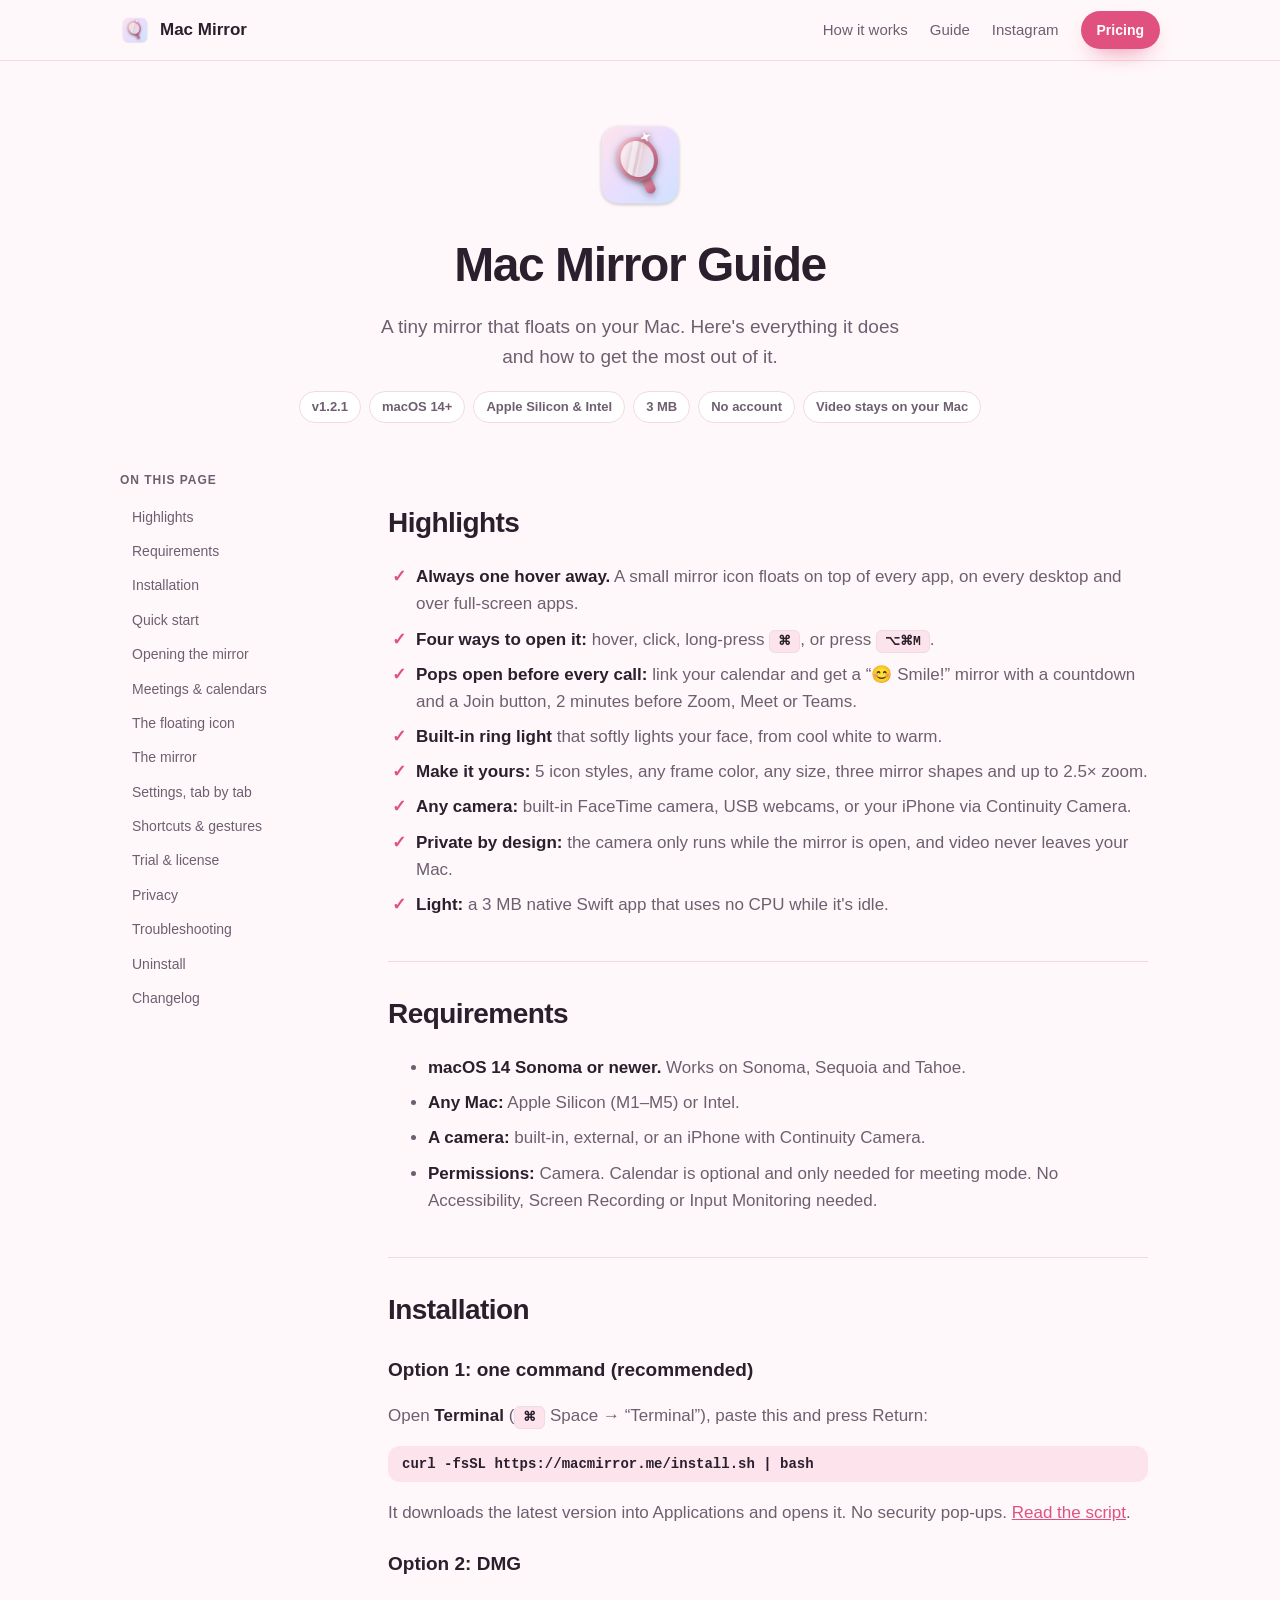
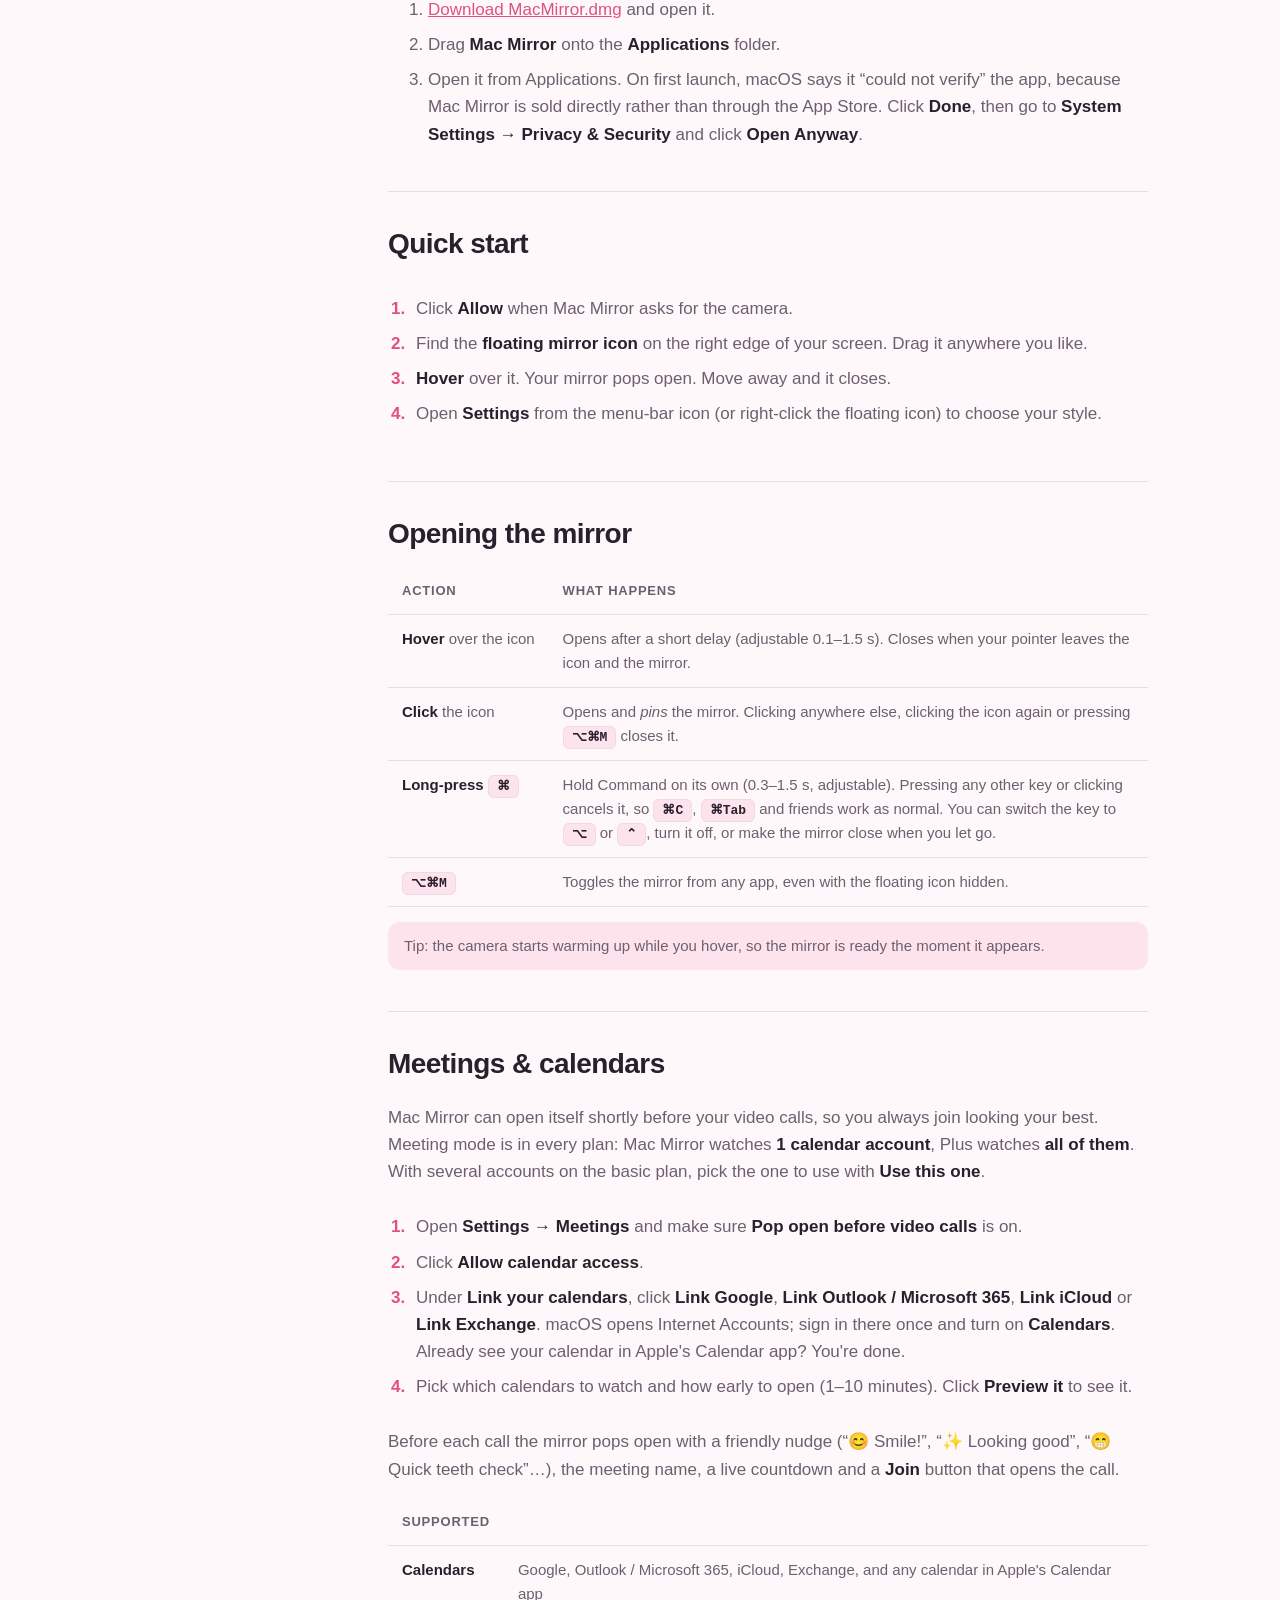
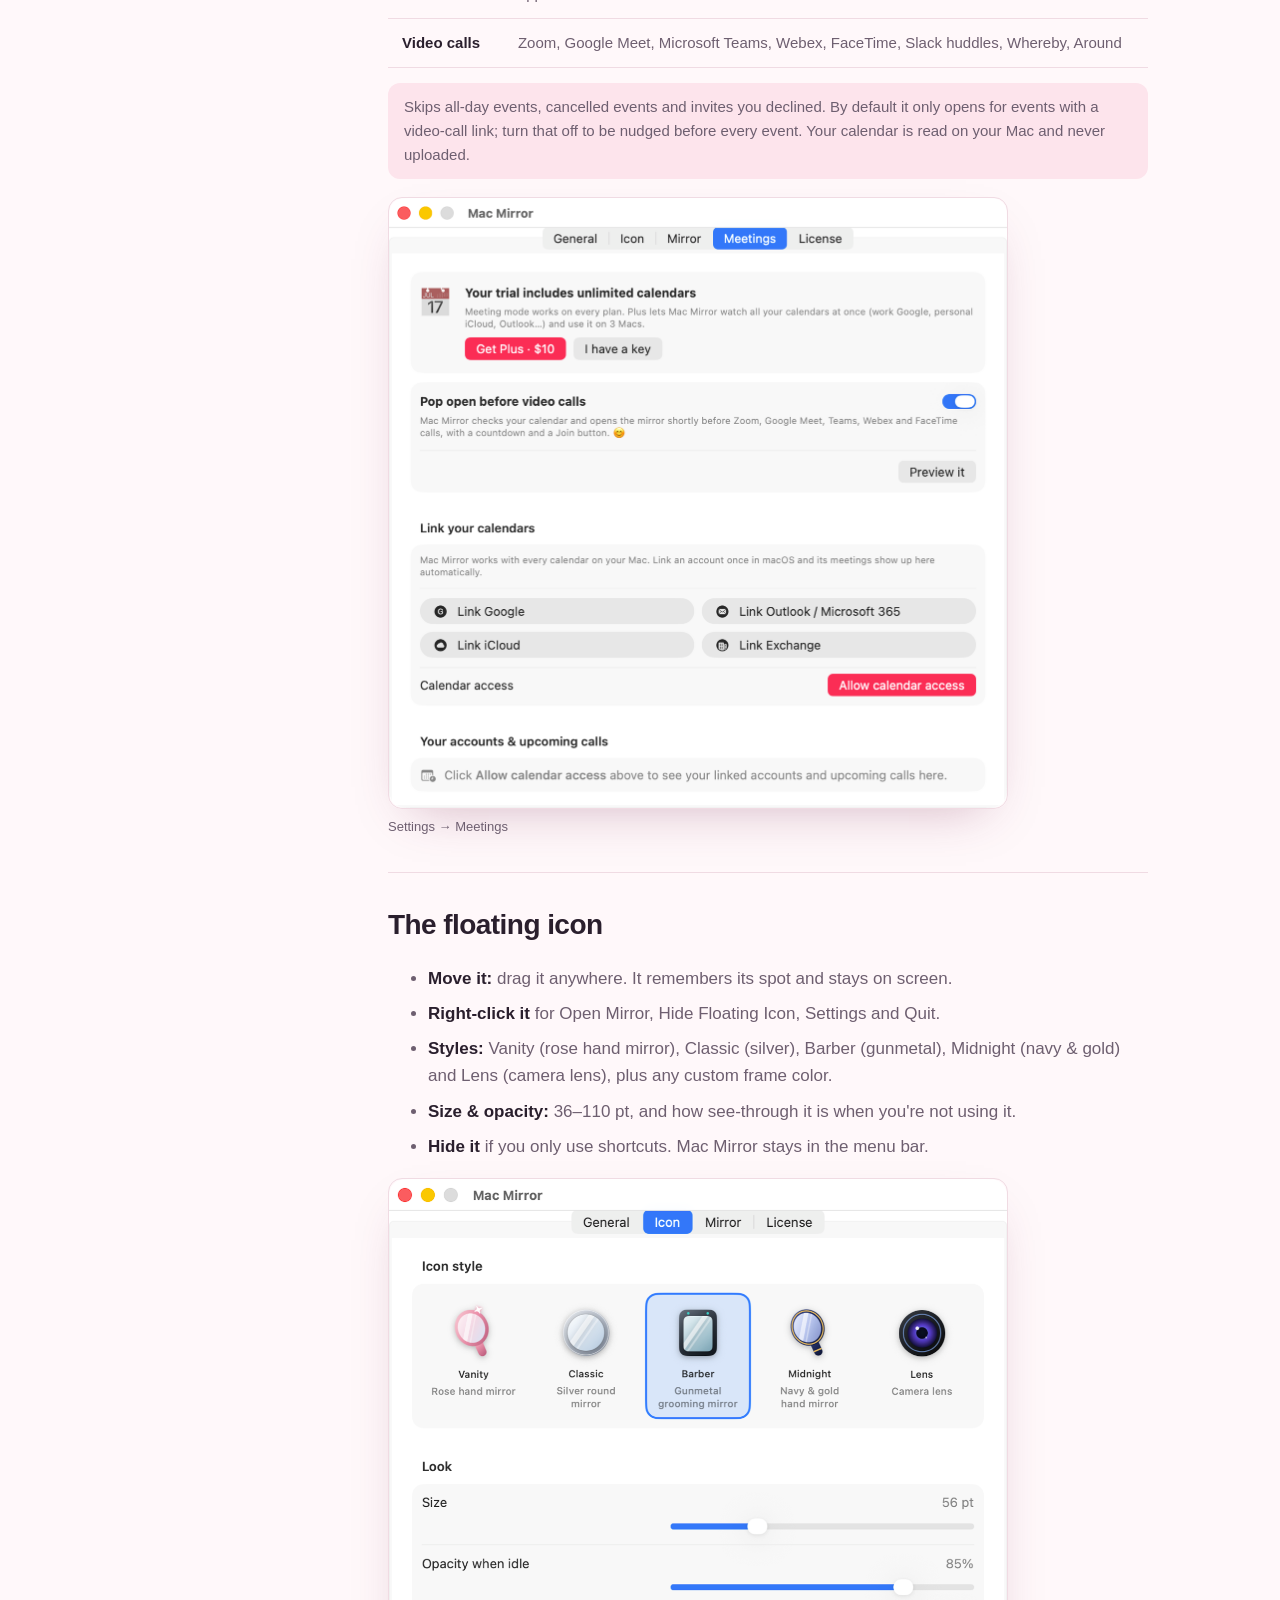
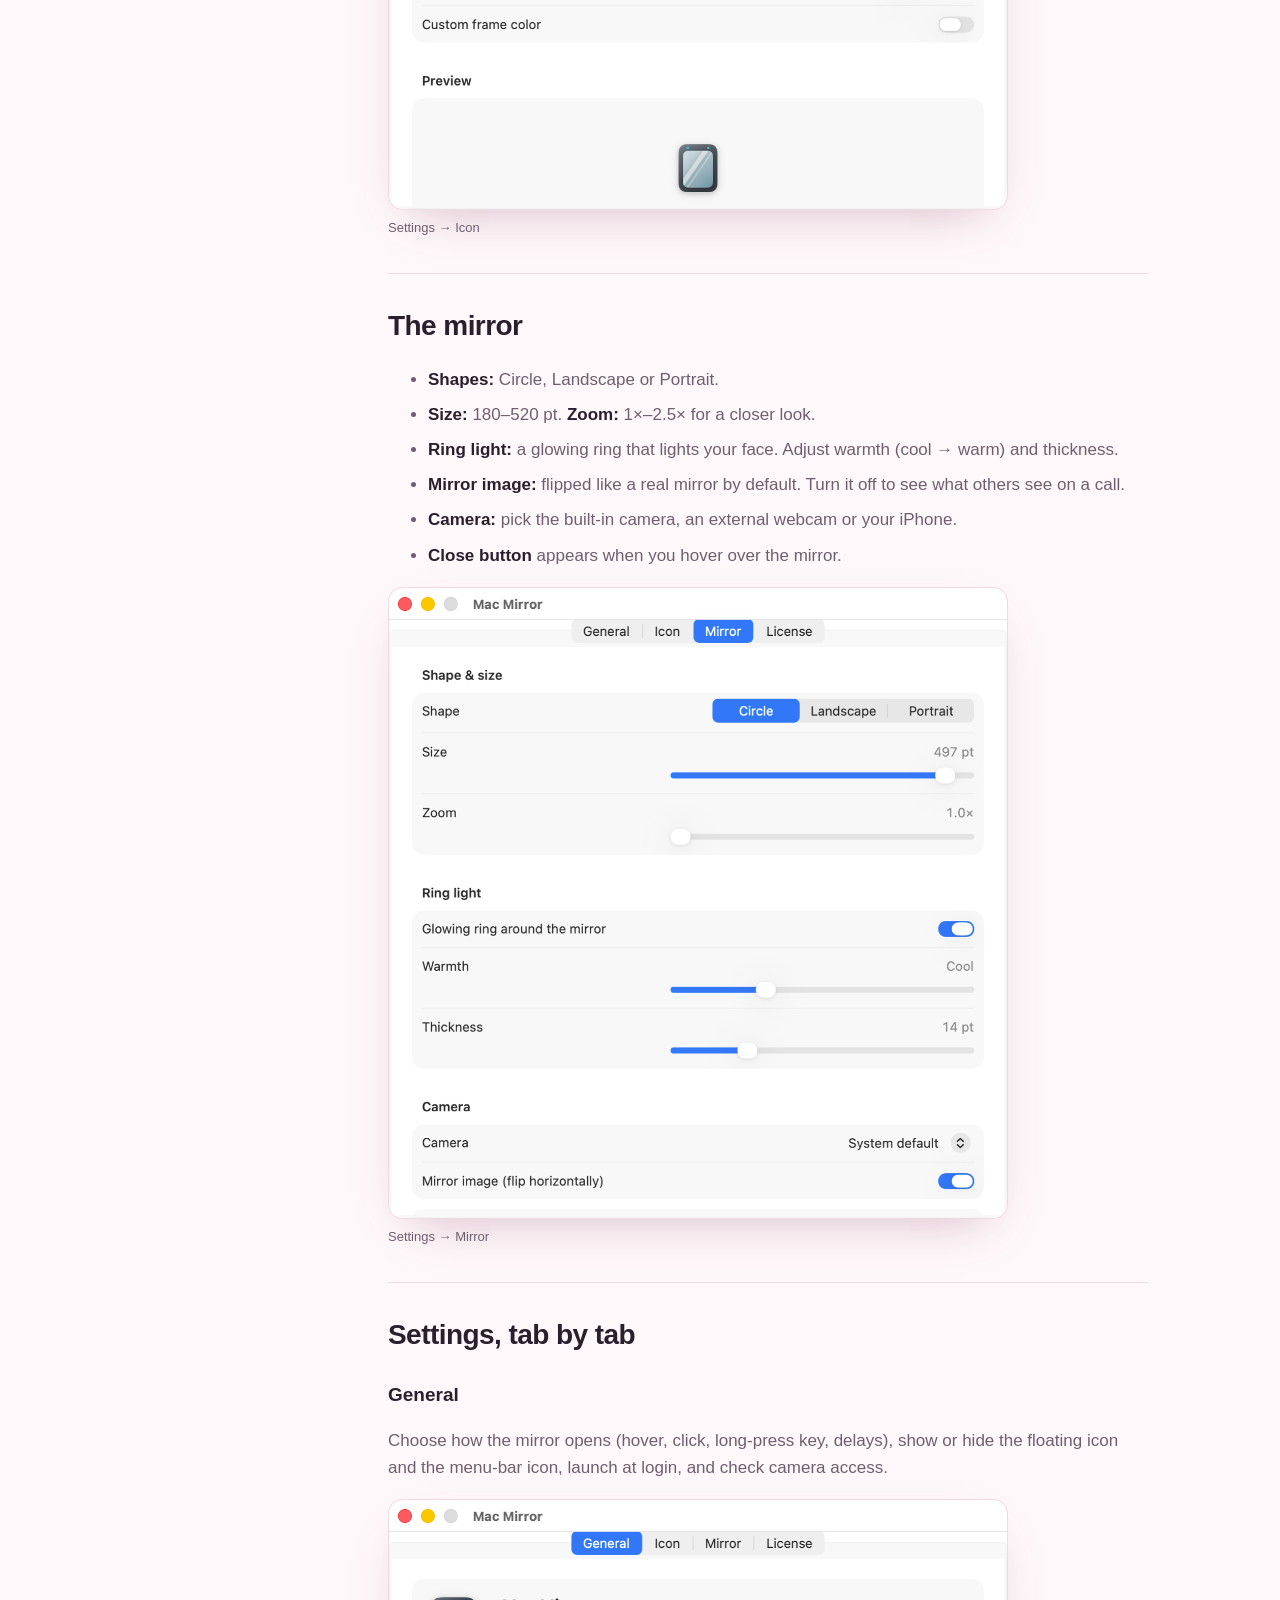
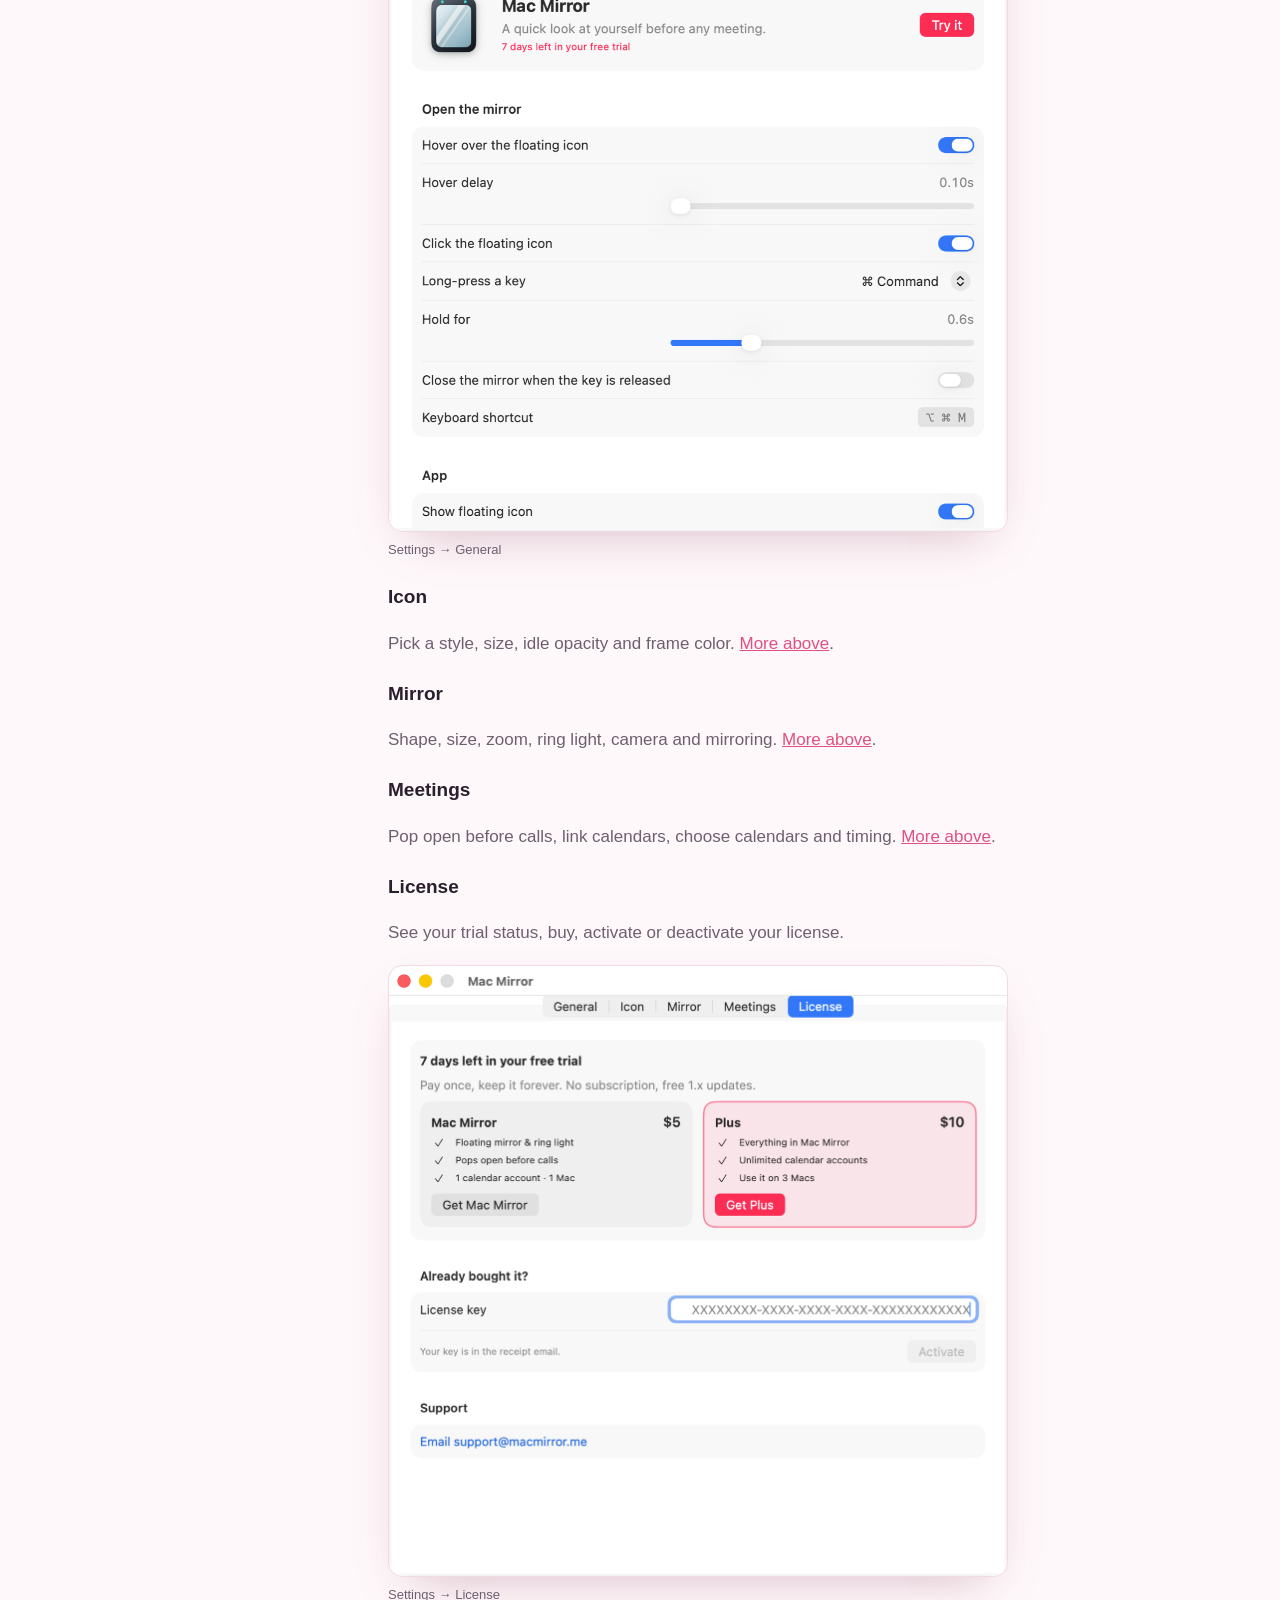
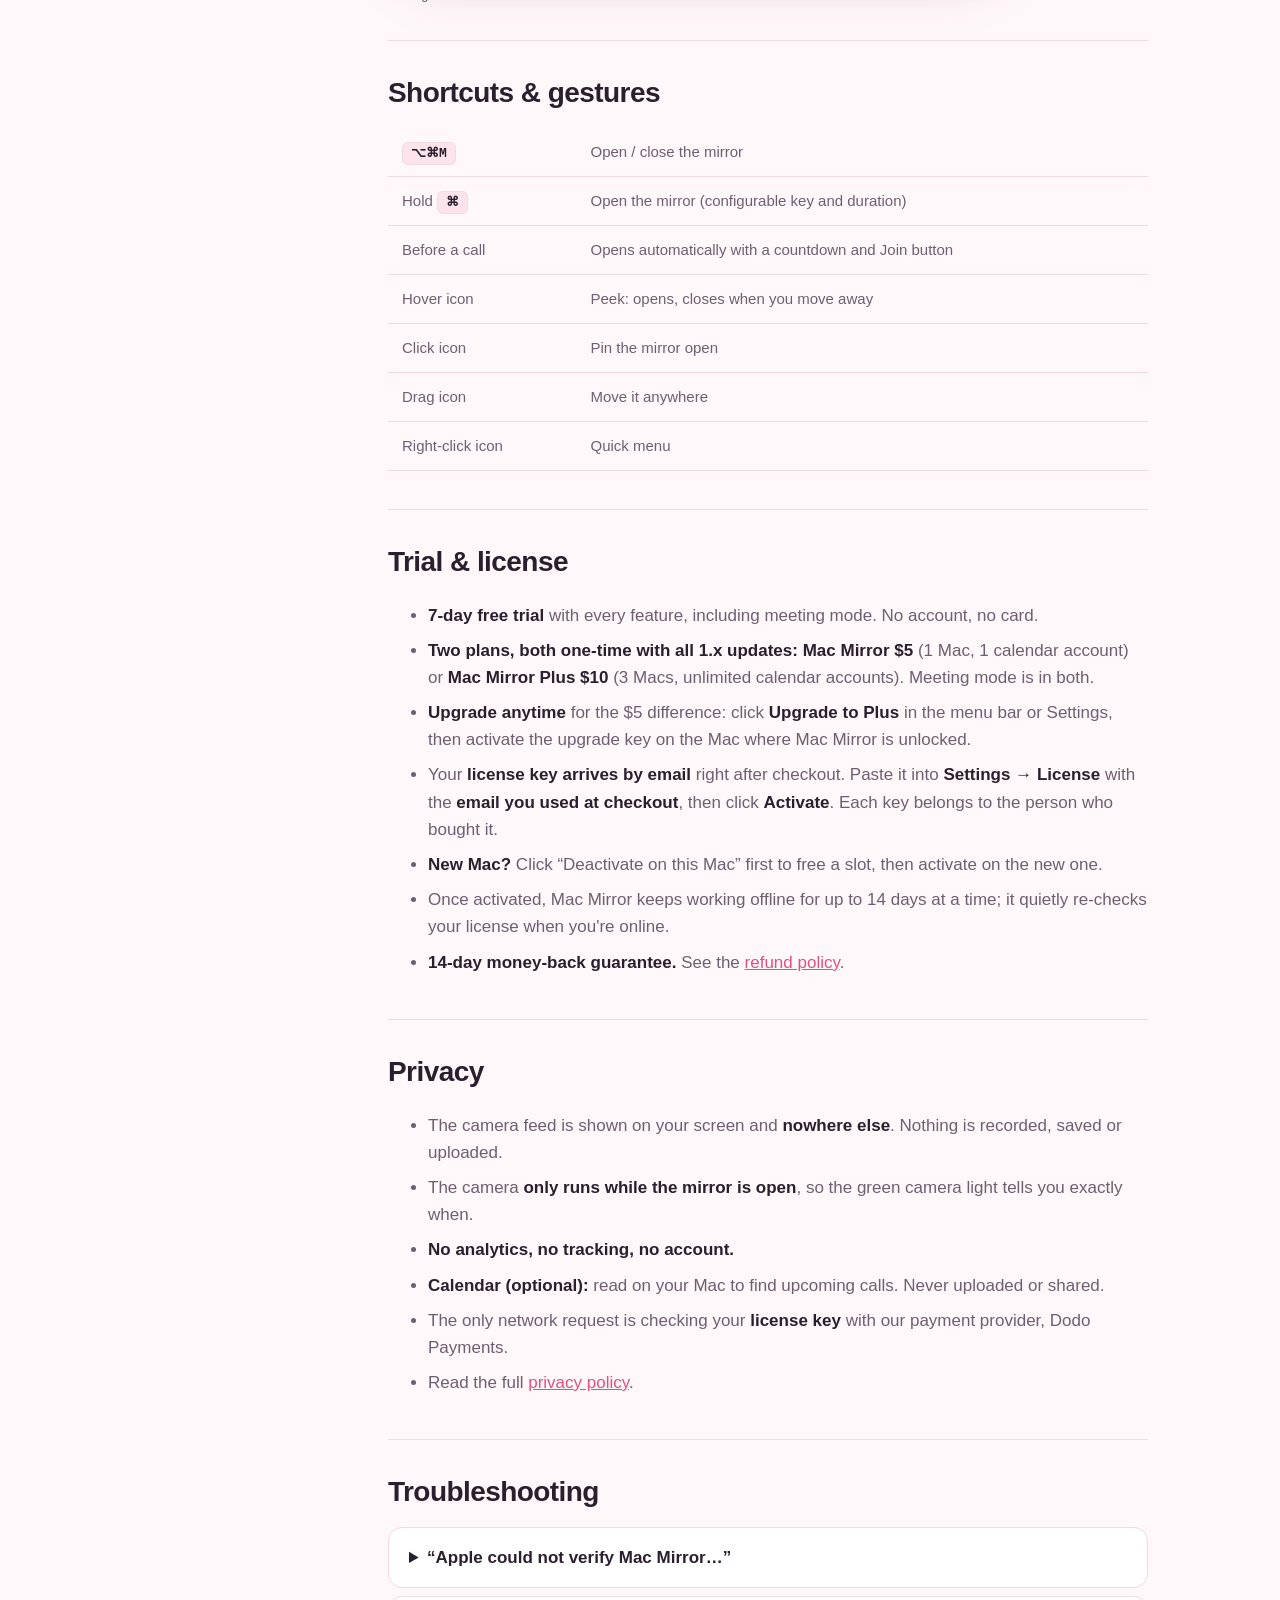
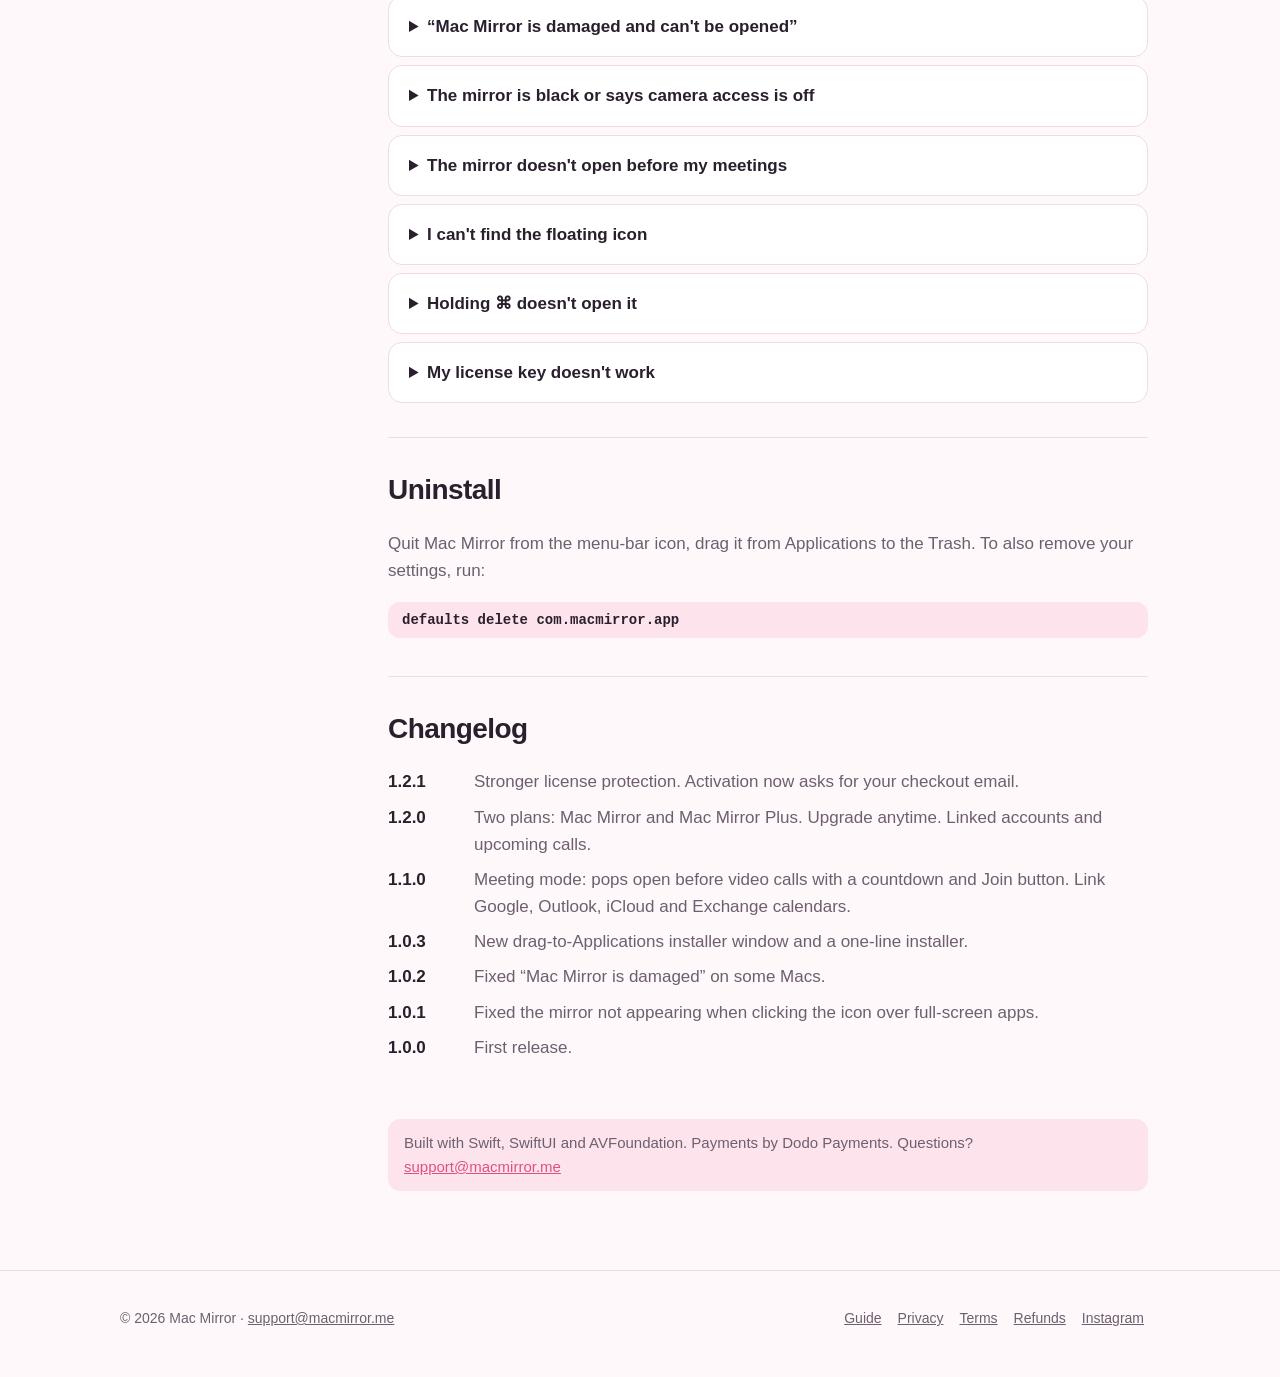
==== commit 7a53e834: "Docs: activation asks for checkout email; changelog 1.2.0–1.2.1 Co-Authored-By: Claude Opus 5.5 <nor" ====
--- a/guide.html
+++ b/guide.html
@@ -26,7 +26,7 @@
     <h1>Mac Mirror Guide</h1>
     <p class="lead">A tiny mirror that floats on your Mac. Here's everything it does and how to get the most out of it.</p>
     <div class="badges">
-      <span class="badge">v1.1.0</span>
+      <span class="badge">v1.2.1</span>
       <span class="badge">macOS 14+</span>
       <span class="badge">Apple Silicon &amp; Intel</span>
       <span class="badge">3 MB</span>
@@ -201,9 +201,9 @@
           <li><strong>7-day free trial</strong> with every feature, including meeting mode. No account, no card.</li>
           <li><strong>Two plans, both one-time with all 1.x updates:</strong> <strong>Mac Mirror $5</strong> (1 Mac, 1 calendar account) or <strong>Mac Mirror Plus $10</strong> (3 Macs, unlimited calendar accounts). Meeting mode is in both.</li>
           <li><strong>Upgrade anytime</strong> for the $5 difference: click <strong>Upgrade to Plus</strong> in the menu bar or Settings, then activate the upgrade key on the Mac where Mac Mirror is unlocked.</li>
-          <li>Your <strong>license key arrives by email</strong> right after checkout. Paste it into <strong>Settings → License → Activate</strong>.</li>
+          <li>Your <strong>license key arrives by email</strong> right after checkout. Paste it into <strong>Settings → License</strong> with the <strong>email you used at checkout</strong>, then click <strong>Activate</strong>. Each key belongs to the person who bought it.</li>
           <li><strong>New Mac?</strong> Click “Deactivate on this Mac” first to free a slot, then activate on the new one.</li>
-          <li>Once activated, Mac Mirror keeps working offline.</li>
+          <li>Once activated, Mac Mirror keeps working offline for up to 14 days at a time; it quietly re-checks your license when you're online.</li>
           <li><strong>14-day money-back guarantee.</strong> See the <a href="refund.html">refund policy</a>.</li>
         </ul>
       </section>
@@ -228,7 +228,7 @@
         <details><summary>The mirror doesn't open before my meetings</summary><p>Check <strong>Settings → Meetings</strong>: the toggle is on, calendar access says <strong>Allowed</strong>, and your calendar is ticked under “Calendars to watch”. Make sure the event has a Zoom/Meet/Teams link (or turn off “Only events with a video-call link”). If your calendar isn't listed, link the account with the <strong>Link</strong> buttons.</p></details>
         <details><summary>I can't find the floating icon</summary><p>Click the Mac Mirror icon in the menu bar → <strong>Show Floating Icon</strong>. If you hid both, open Mac Mirror again from Applications to bring up Settings.</p></details>
         <details><summary>Holding ⌘ doesn't open it</summary><p>Check Settings → General → <strong>Long-press a key</strong> isn't set to Off. Hold the key on its own without pressing anything else, for at least the “Hold for” time.</p></details>
-        <details><summary>My license key doesn't work</summary><p>Copy it exactly from the email (no spaces). If it says it's already active on its maximum number of Macs (1 for Mac Mirror, 3 for Plus), deactivate it on the other Mac first. Still stuck? Email <a href="mailto:support@macmirror.me">support@macmirror.me</a>.</p></details>
+        <details><summary>My license key doesn't work</summary><p>Copy it exactly from the email (no spaces) and enter the same email you used at checkout. If it says it's already active on its maximum number of Macs (1 for Mac Mirror, 3 for Plus), deactivate it on the other Mac first. Still stuck? Email <a href="mailto:support@macmirror.me">support@macmirror.me</a>.</p></details>
       </section>
 
       <section id="uninstall">
@@ -240,6 +240,8 @@
       <section id="changelog">
         <h2>Changelog</h2>
         <dl class="changelog">
+          <dt>1.2.1</dt><dd>Stronger license protection. Activation now asks for your checkout email.</dd>
+          <dt>1.2.0</dt><dd>Two plans: Mac Mirror and Mac Mirror Plus. Upgrade anytime. Linked accounts and upcoming calls.</dd>
           <dt>1.1.0</dt><dd>Meeting mode: pops open before video calls with a countdown and Join button. Link Google, Outlook, iCloud and Exchange calendars.</dd>
           <dt>1.0.3</dt><dd>New drag-to-Applications installer window and a one-line installer.</dd>
           <dt>1.0.2</dt><dd>Fixed “Mac Mirror is damaged” on some Macs.</dd>
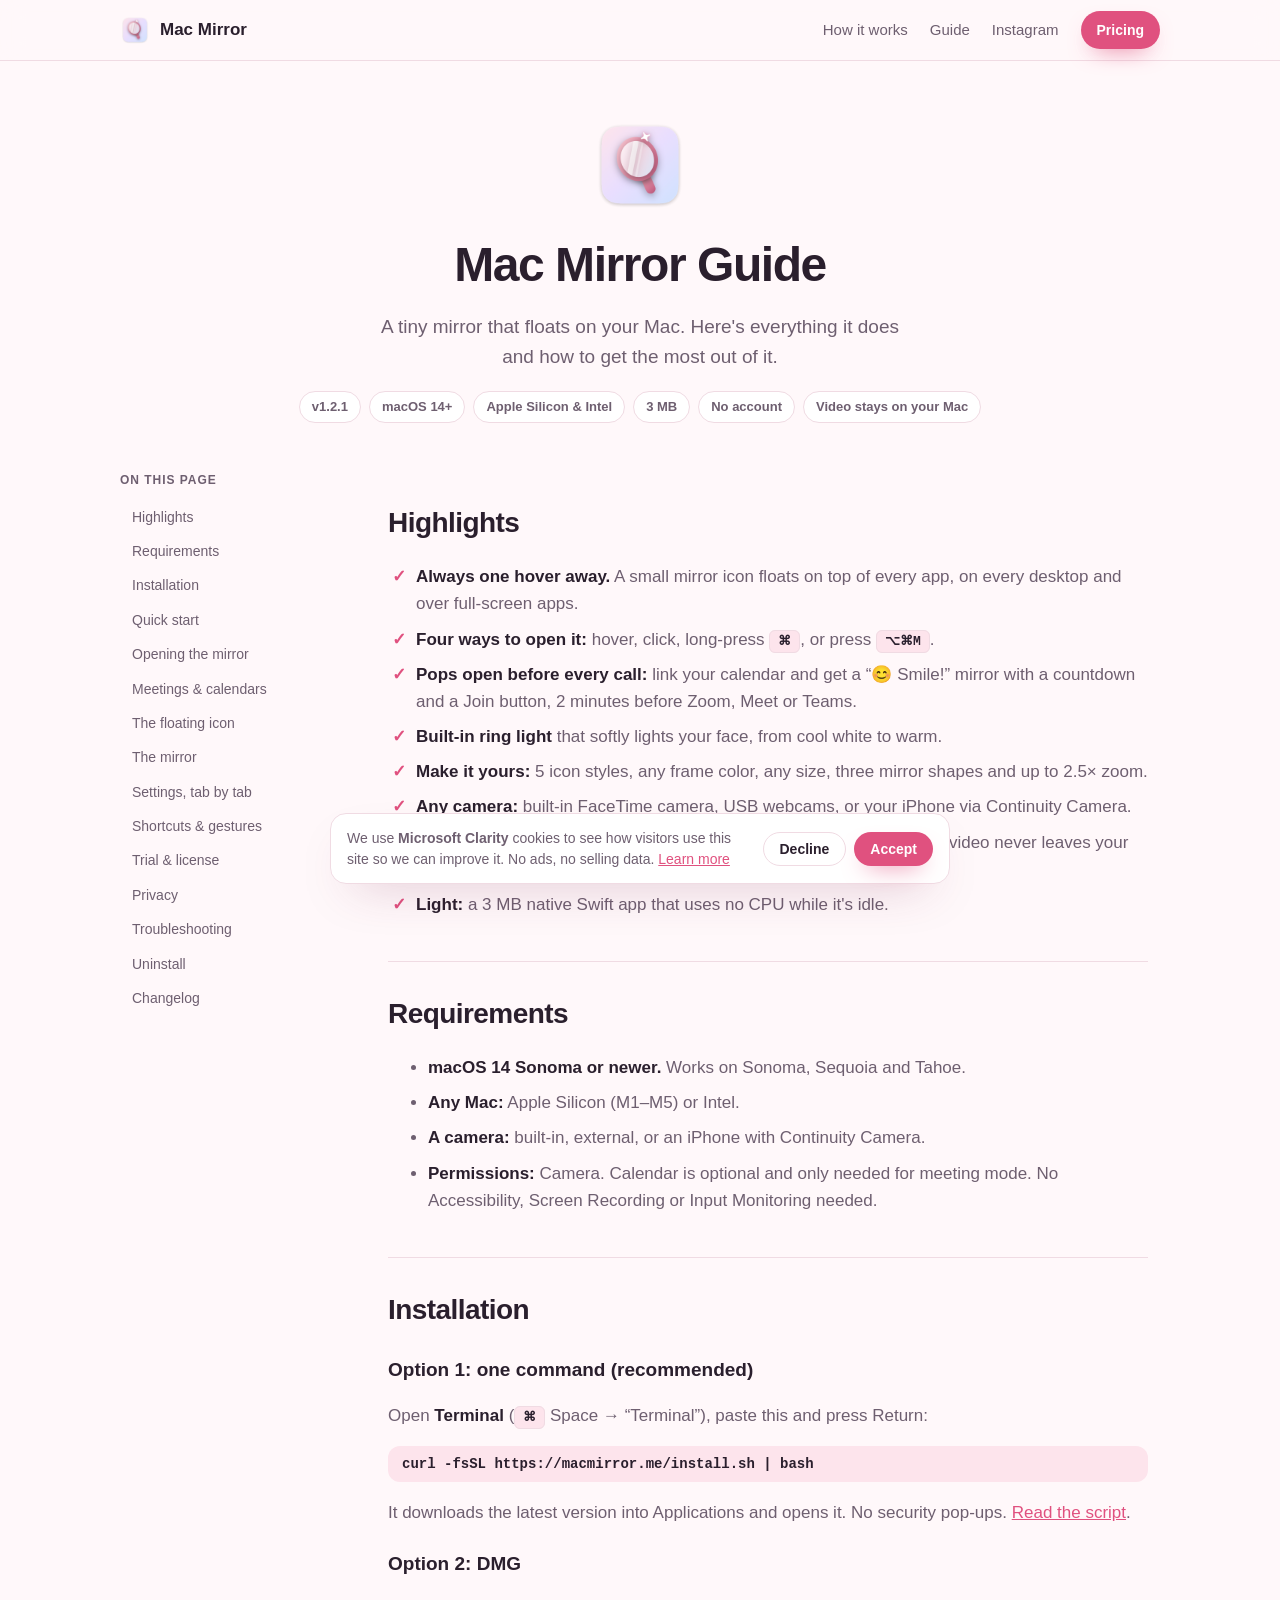
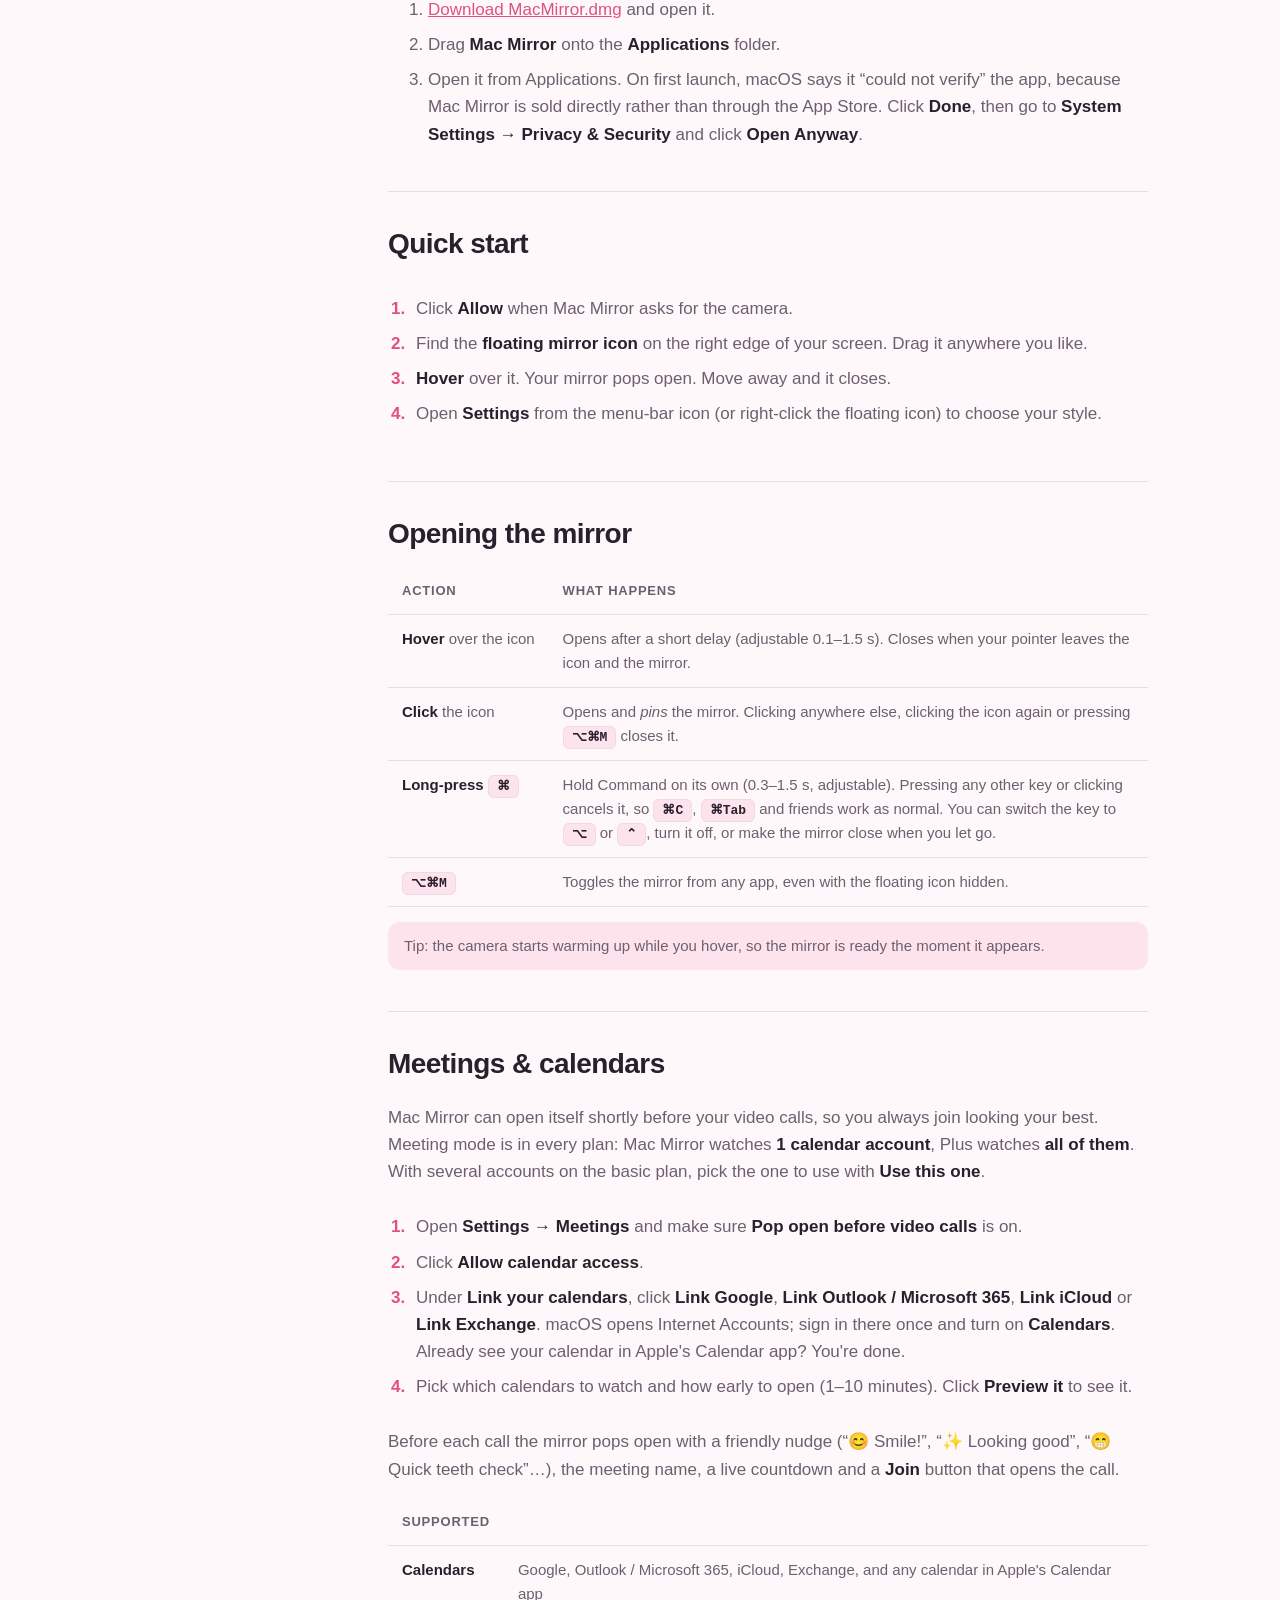
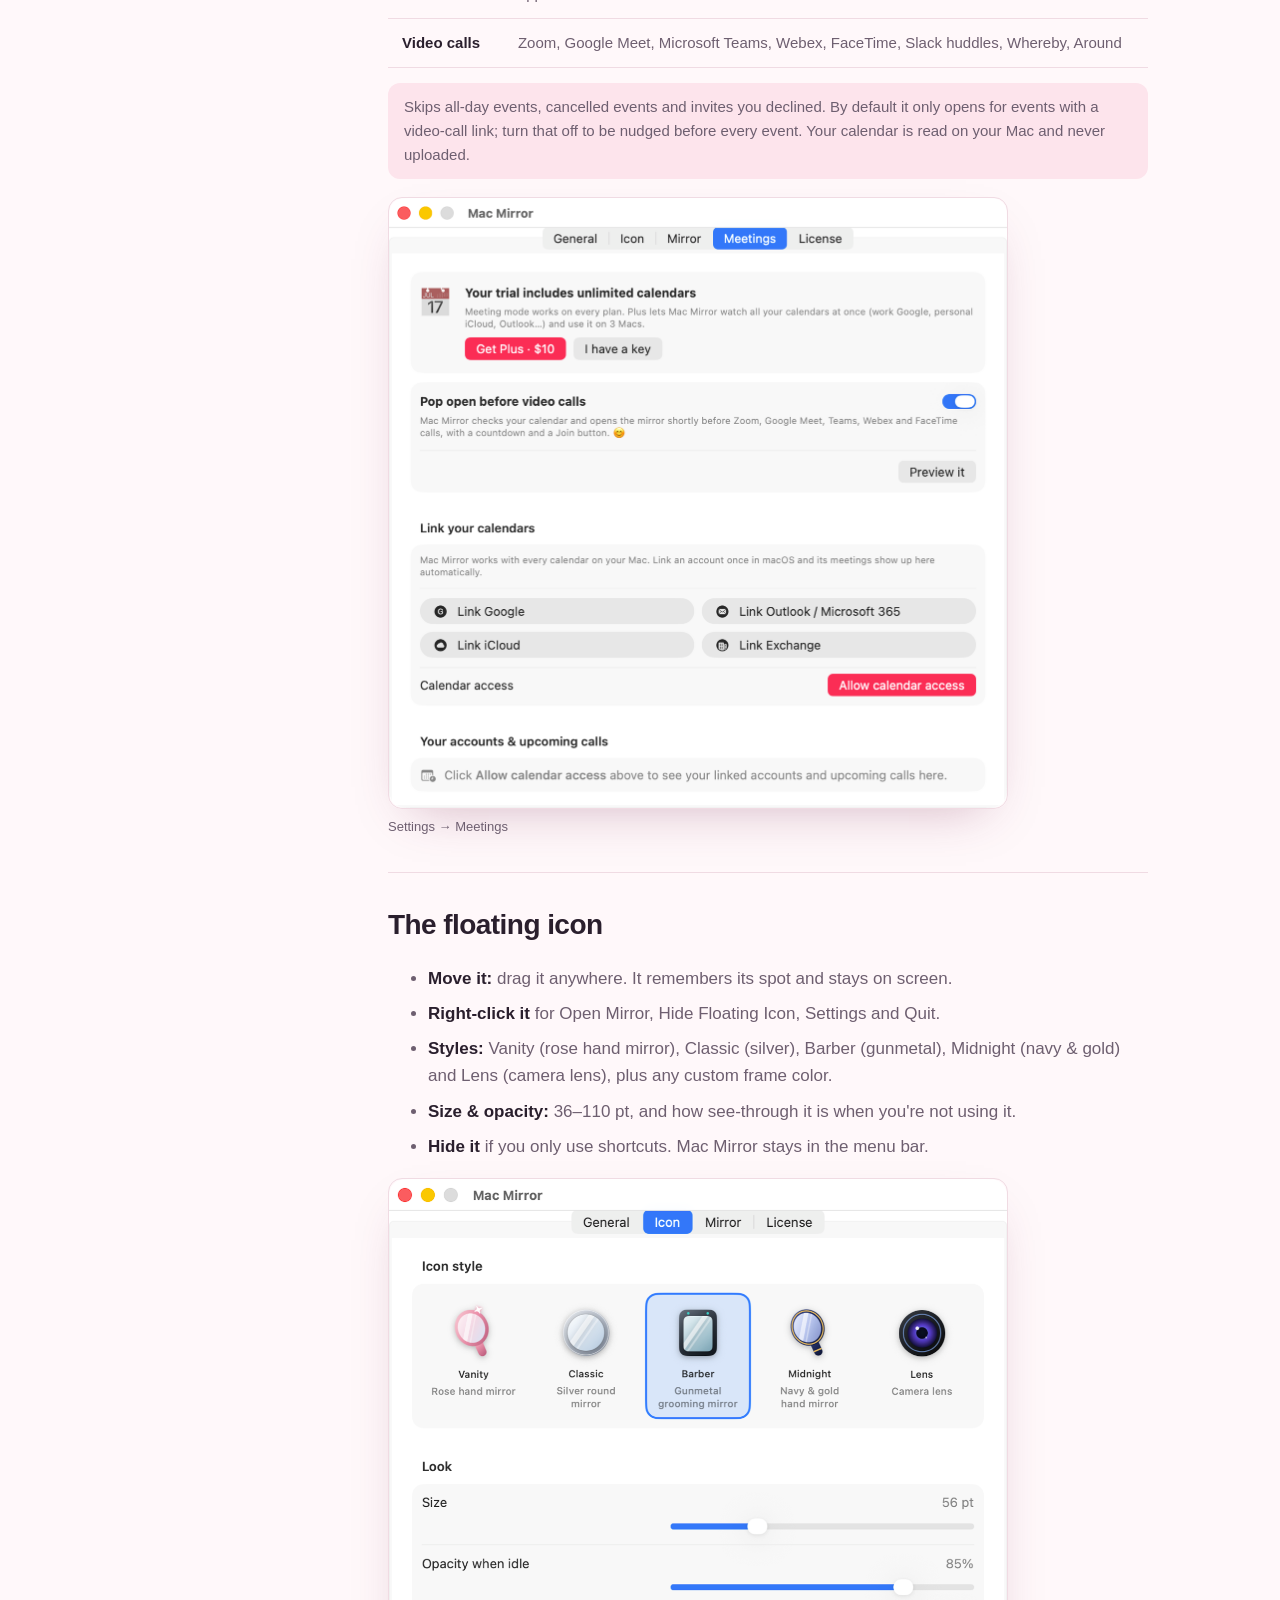
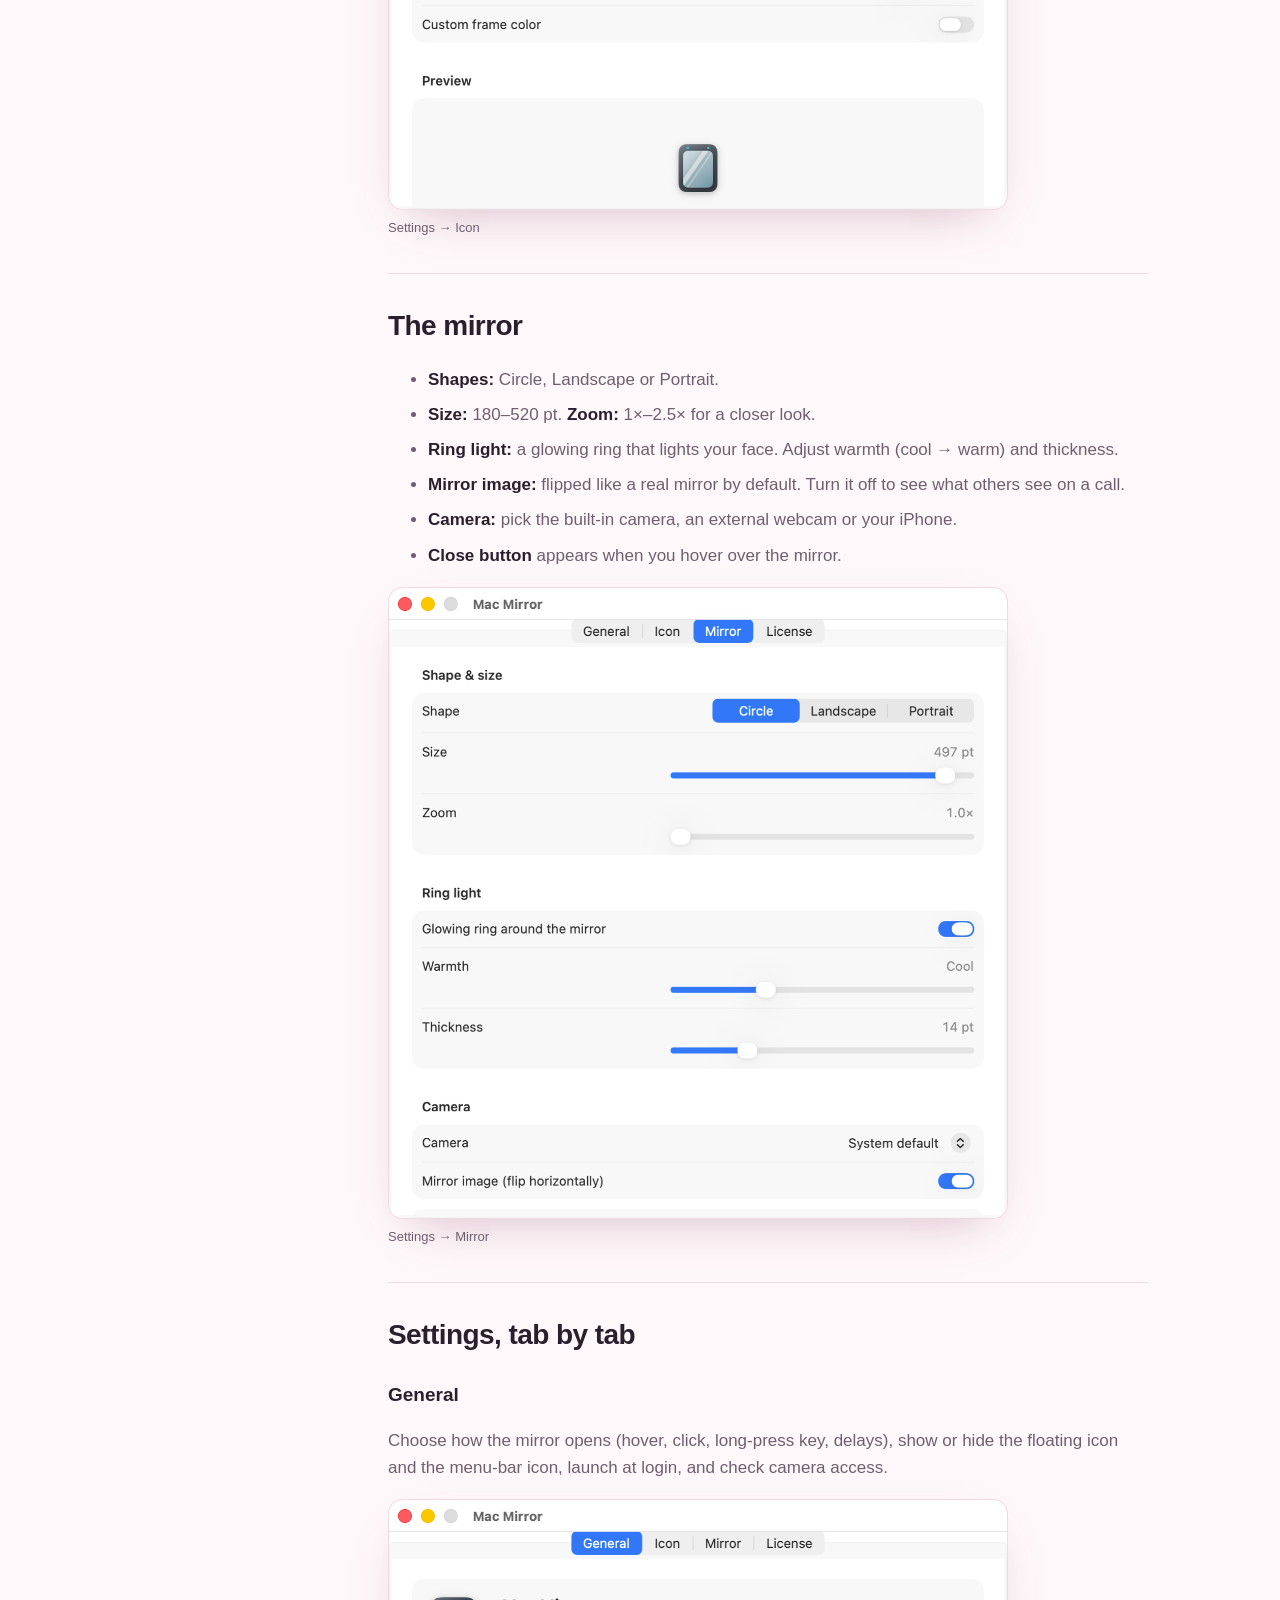
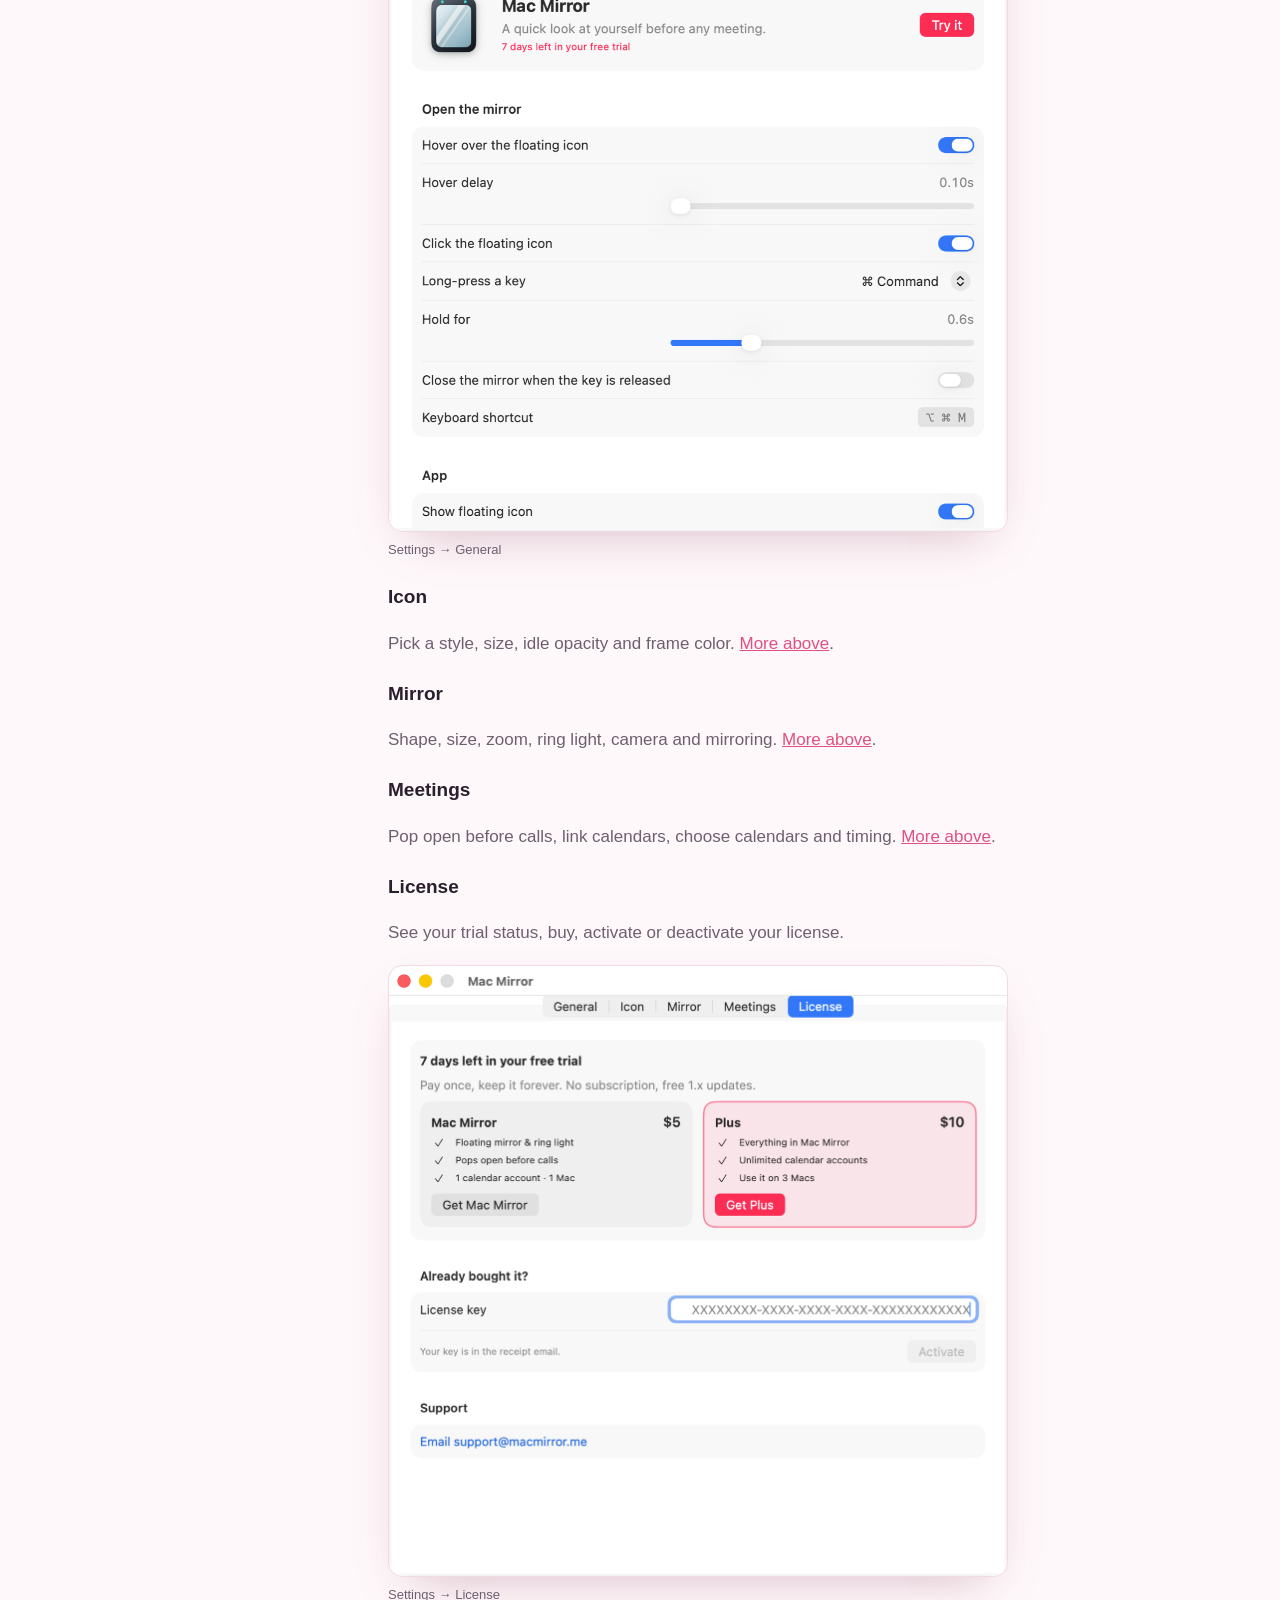
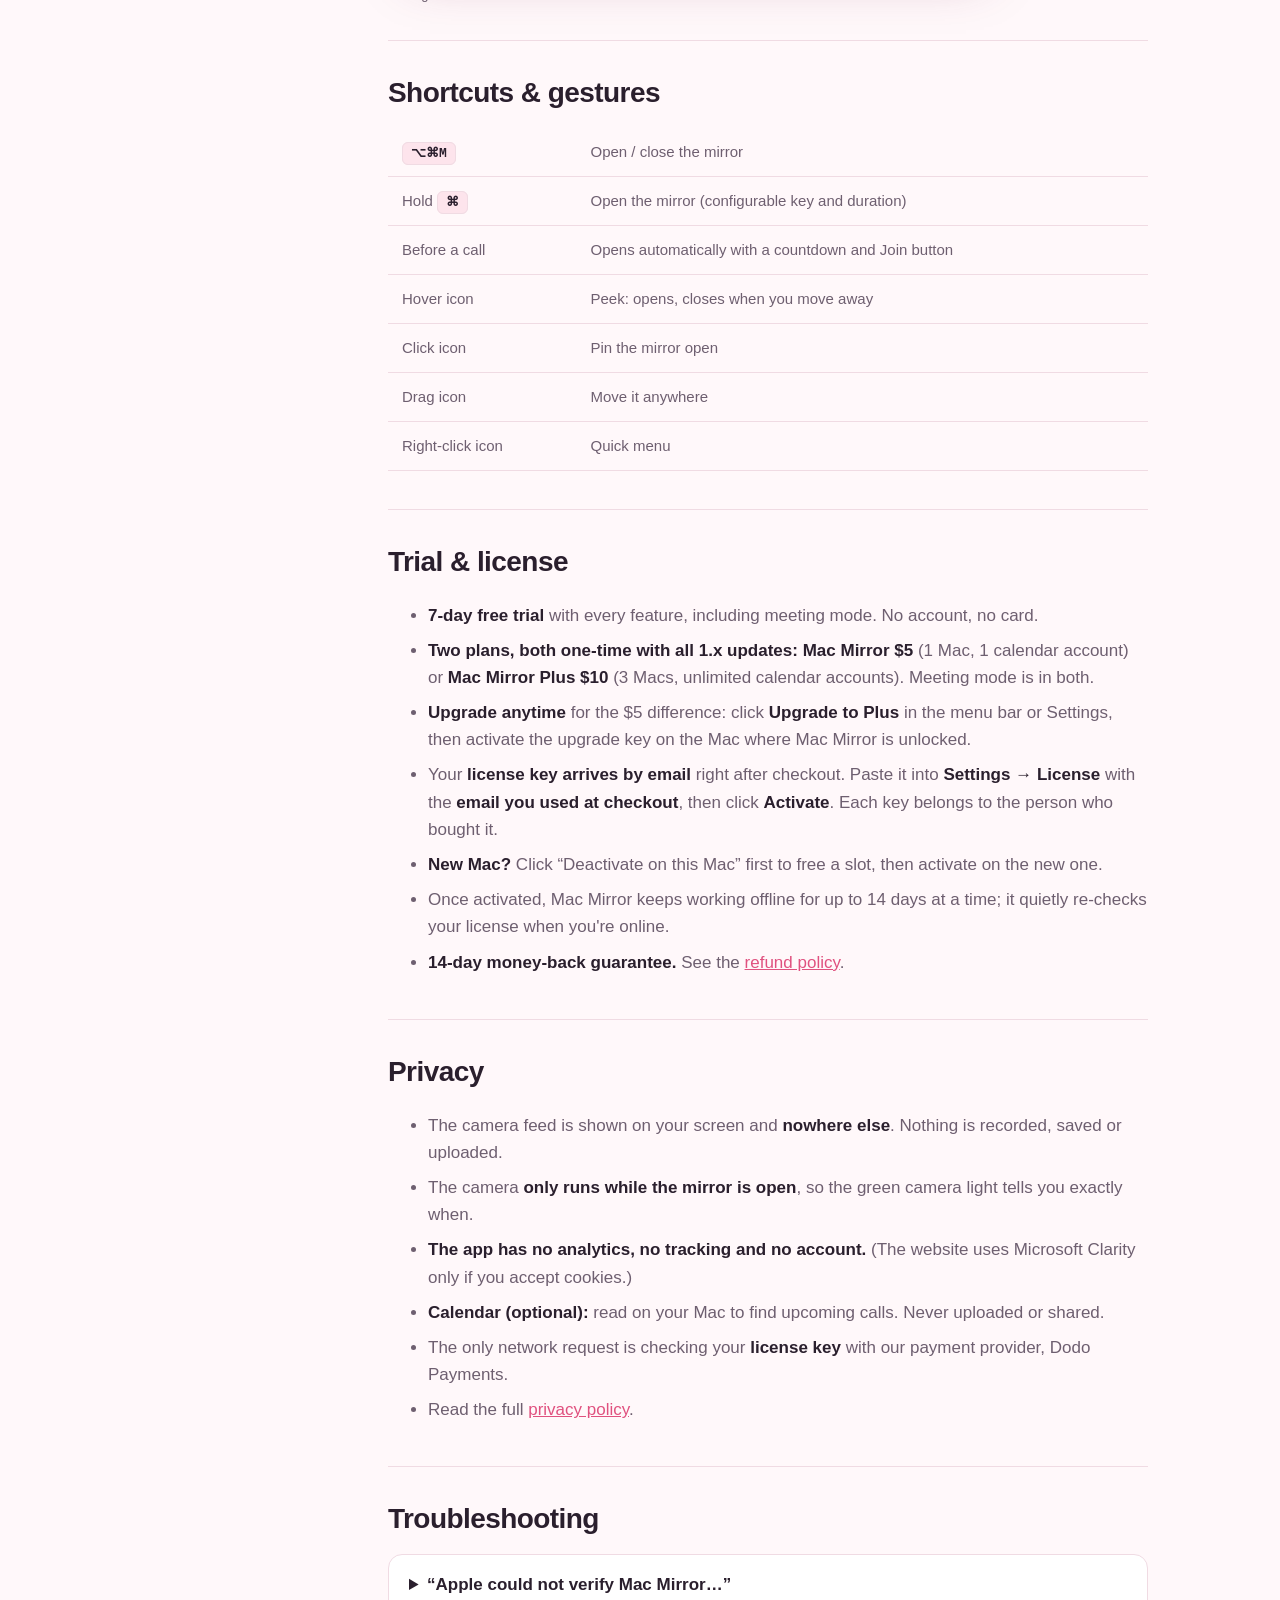
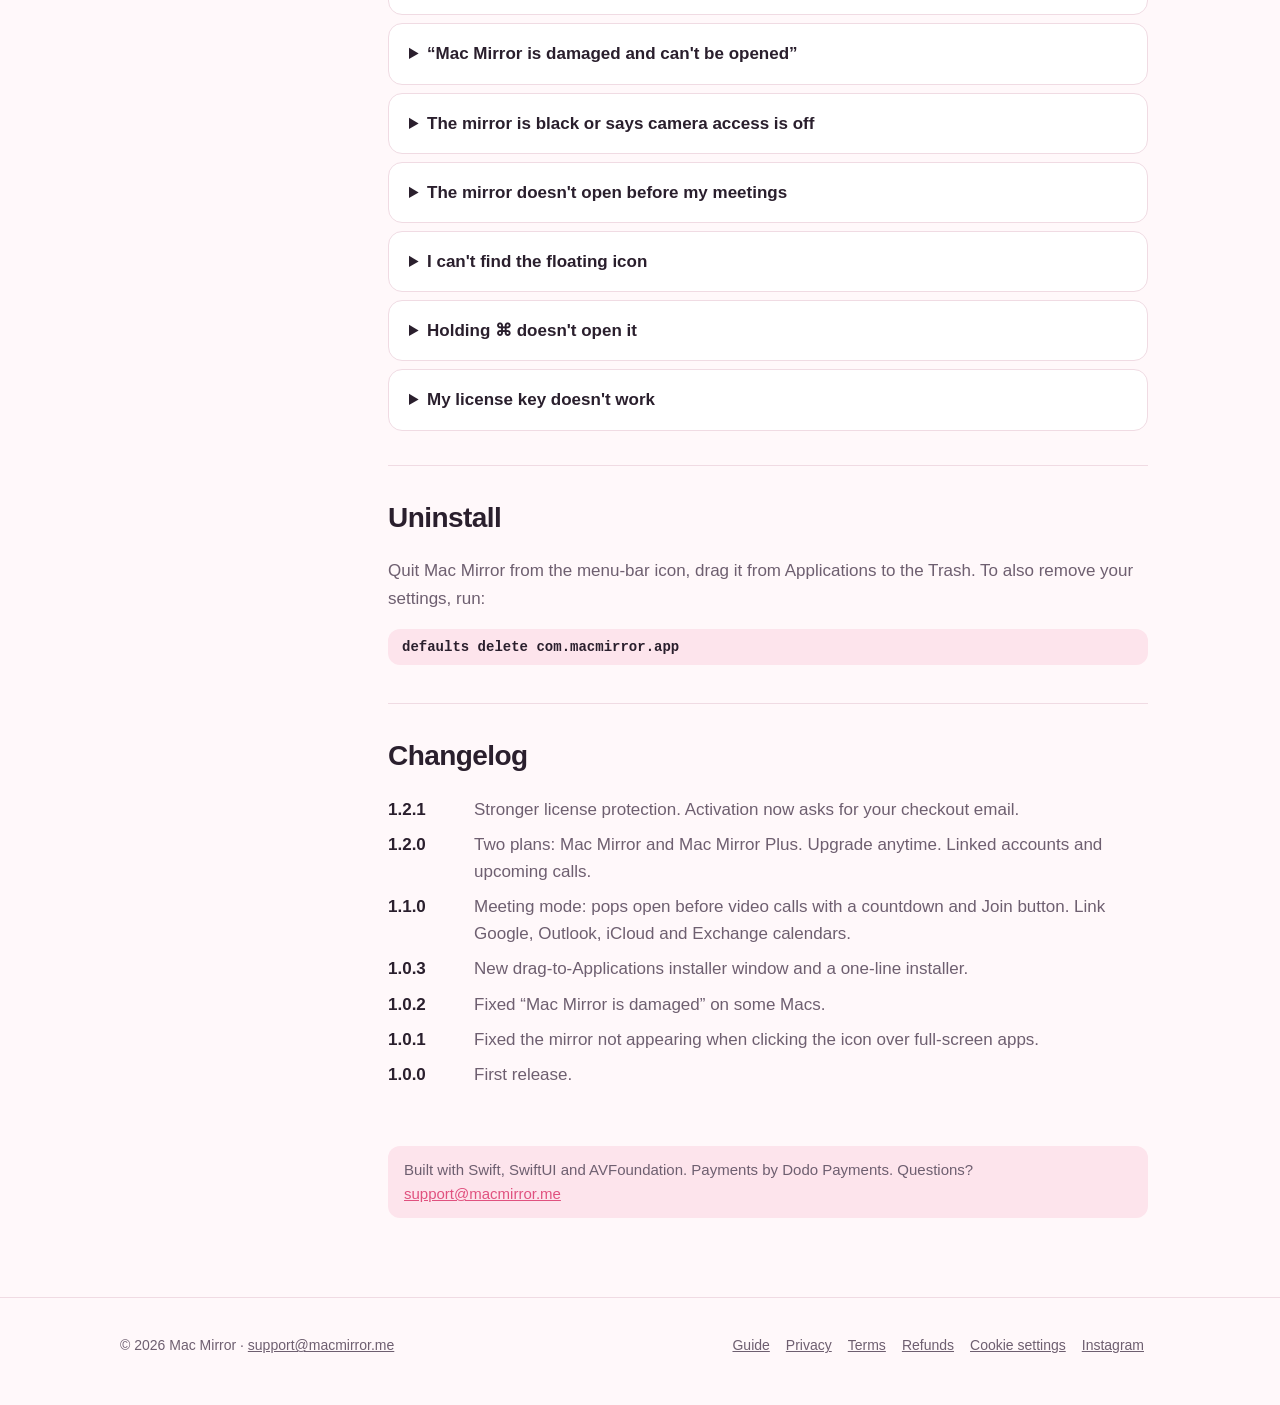
==== commit ff760776: "Microsoft Clarity analytics behind a cookie-consent banner; privacy policy updated Clarity (project " ====
--- a/guide.html
+++ b/guide.html
@@ -213,7 +213,7 @@
         <ul>
           <li>The camera feed is shown on your screen and <strong>nowhere else</strong>. Nothing is recorded, saved or uploaded.</li>
           <li>The camera <strong>only runs while the mirror is open</strong>, so the green camera light tells you exactly when.</li>
-          <li><strong>No analytics, no tracking, no account.</strong></li>
+          <li><strong>The app has no analytics, no tracking and no account.</strong> (The website uses Microsoft Clarity only if you accept cookies.)</li>
           <li><strong>Calendar (optional):</strong> read on your Mac to find upcoming calls. Never uploaded or shared.</li>
           <li>The only network request is checking your <strong>license key</strong> with our payment provider, Dodo Payments.</li>
           <li>Read the full <a href="privacy.html">privacy policy</a>.</li>
@@ -257,9 +257,10 @@
   <footer>
     <div class="wrap">
       <div>© <span id="year">2026</span> Mac Mirror · <a href="mailto:support@macmirror.me">support@macmirror.me</a></div>
-      <div><a href="guide.html">Guide</a><a href="privacy.html">Privacy</a><a href="terms.html">Terms</a><a href="refund.html">Refunds</a><a href="https://www.instagram.com/macmirror.me/" target="_blank" rel="noopener">Instagram</a></div>
+      <div><a href="guide.html">Guide</a><a href="privacy.html">Privacy</a><a href="terms.html">Terms</a><a href="refund.html">Refunds</a><a href="#" data-cookie-settings>Cookie settings</a><a href="https://www.instagram.com/macmirror.me/" target="_blank" rel="noopener">Instagram</a></div>
     </div>
   </footer>
   <script src="links.js"></script>
+  <script src="consent.js" defer></script>
 </body>
 </html>
--- a/style.css
+++ b/style.css
@@ -227,3 +227,8 @@
 .price.tier.featured { border: 2px solid var(--accent); background: linear-gradient(180deg, var(--accent-soft), var(--card) 45%); }
 .ribbon { position: absolute; top: -13px; right: 20px; background: var(--accent); color: var(--accent-ink); font-size: 12px; font-weight: 700; padding: 5px 12px; border-radius: 999px; }
 @media (max-width: 720px) { .tiers { grid-template-columns: 1fr; } }
+
+#consent { position: fixed; left: 16px; right: 16px; bottom: 16px; z-index: 50; max-width: 620px; margin: 0 auto; display: flex; gap: 16px; align-items: center; padding: 14px 16px; background: var(--card); color: var(--text); border: 1px solid var(--line); border-radius: 16px; box-shadow: var(--shadow); font-size: 14px; }
+#consent p { margin: 0; color: var(--muted); line-height: 1.45; }
+#consent .consent-actions { display: flex; gap: 8px; flex-shrink: 0; }
+@media (max-width: 560px) { #consent { flex-direction: column; align-items: stretch; } #consent .consent-actions { justify-content: flex-end; } }
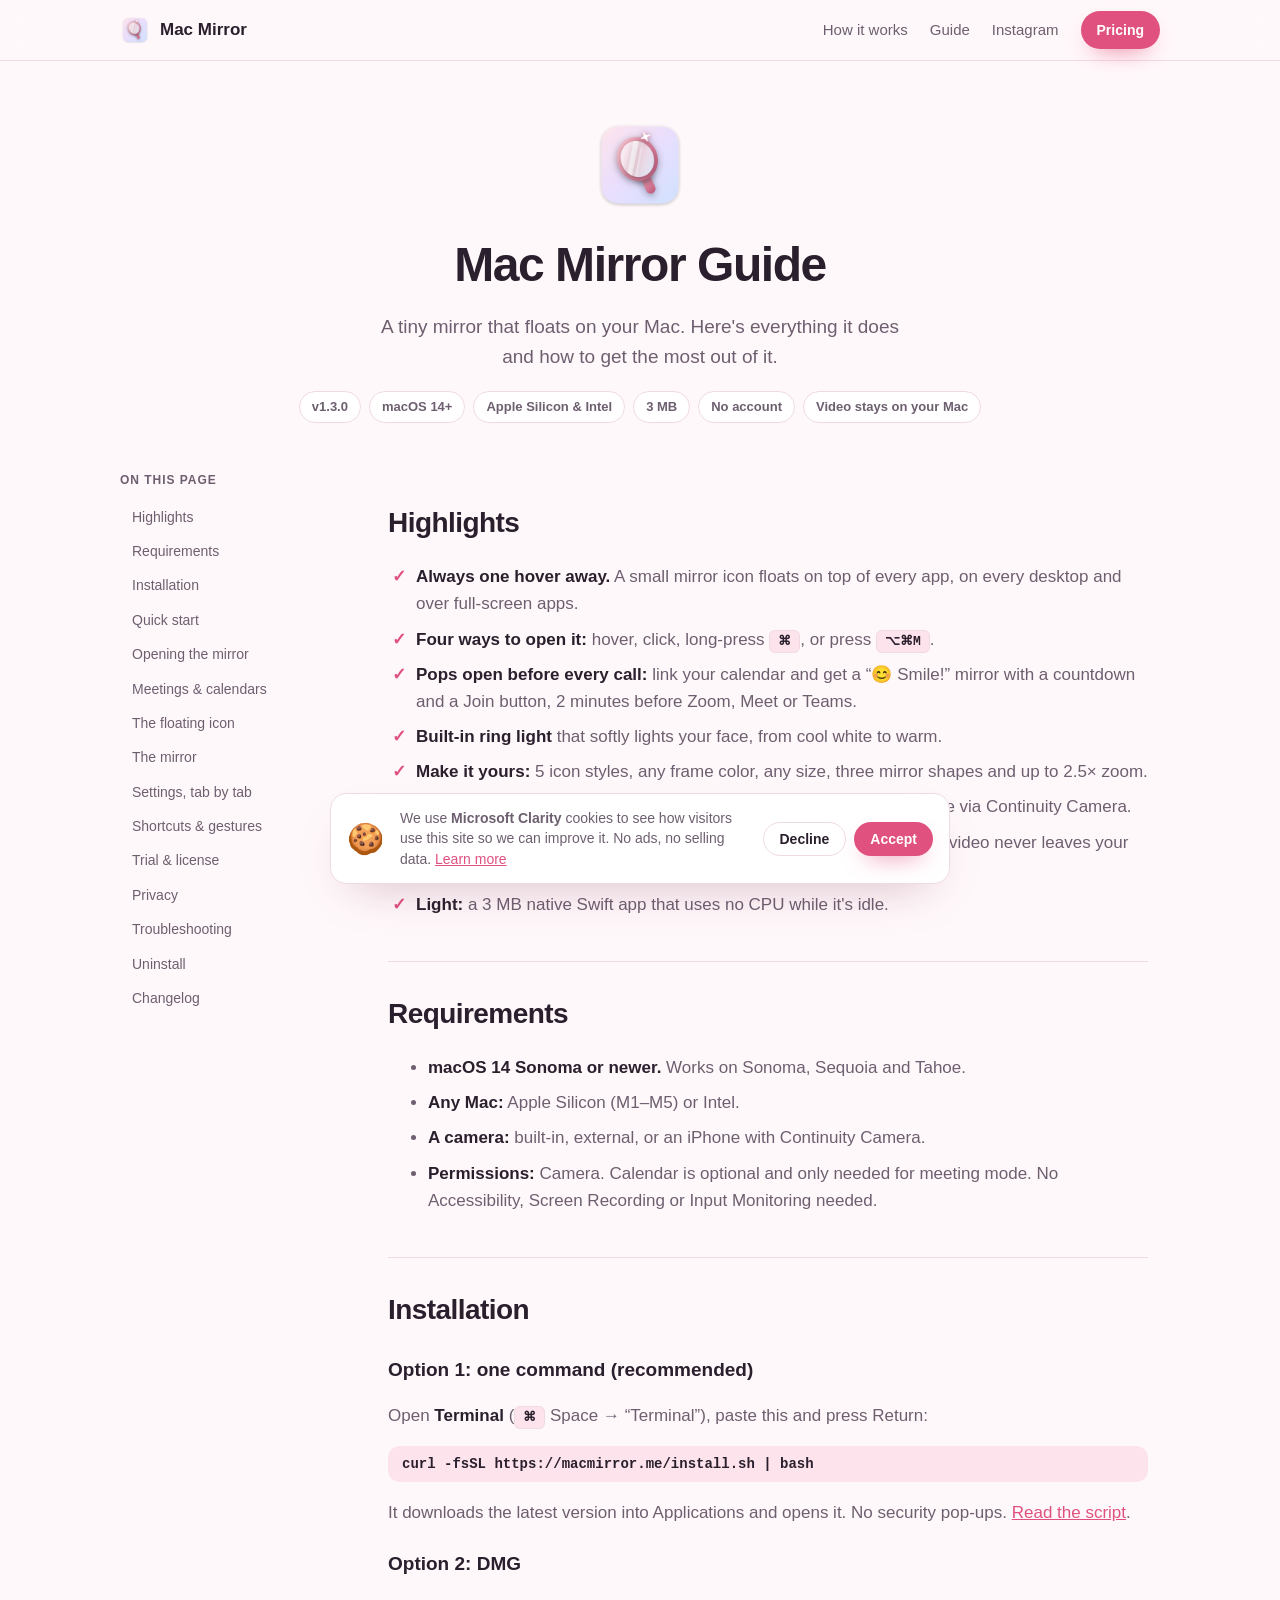
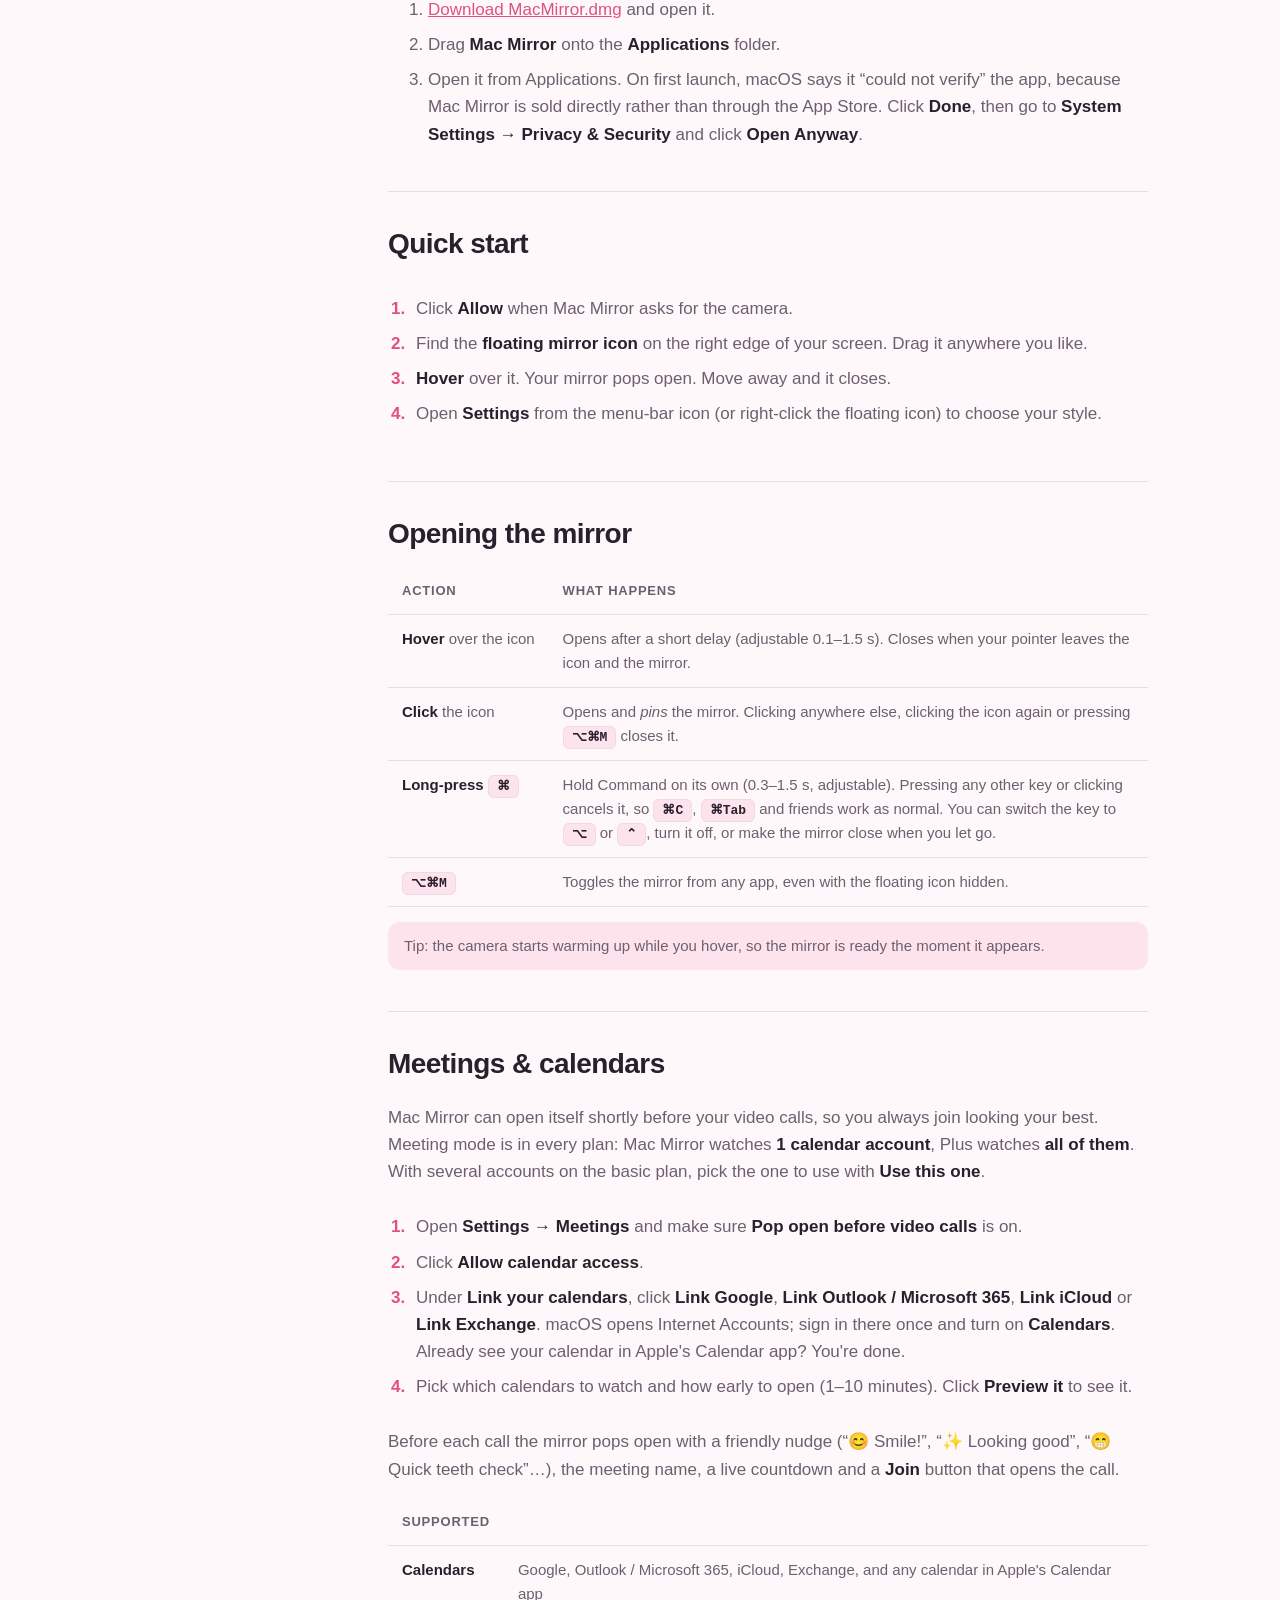
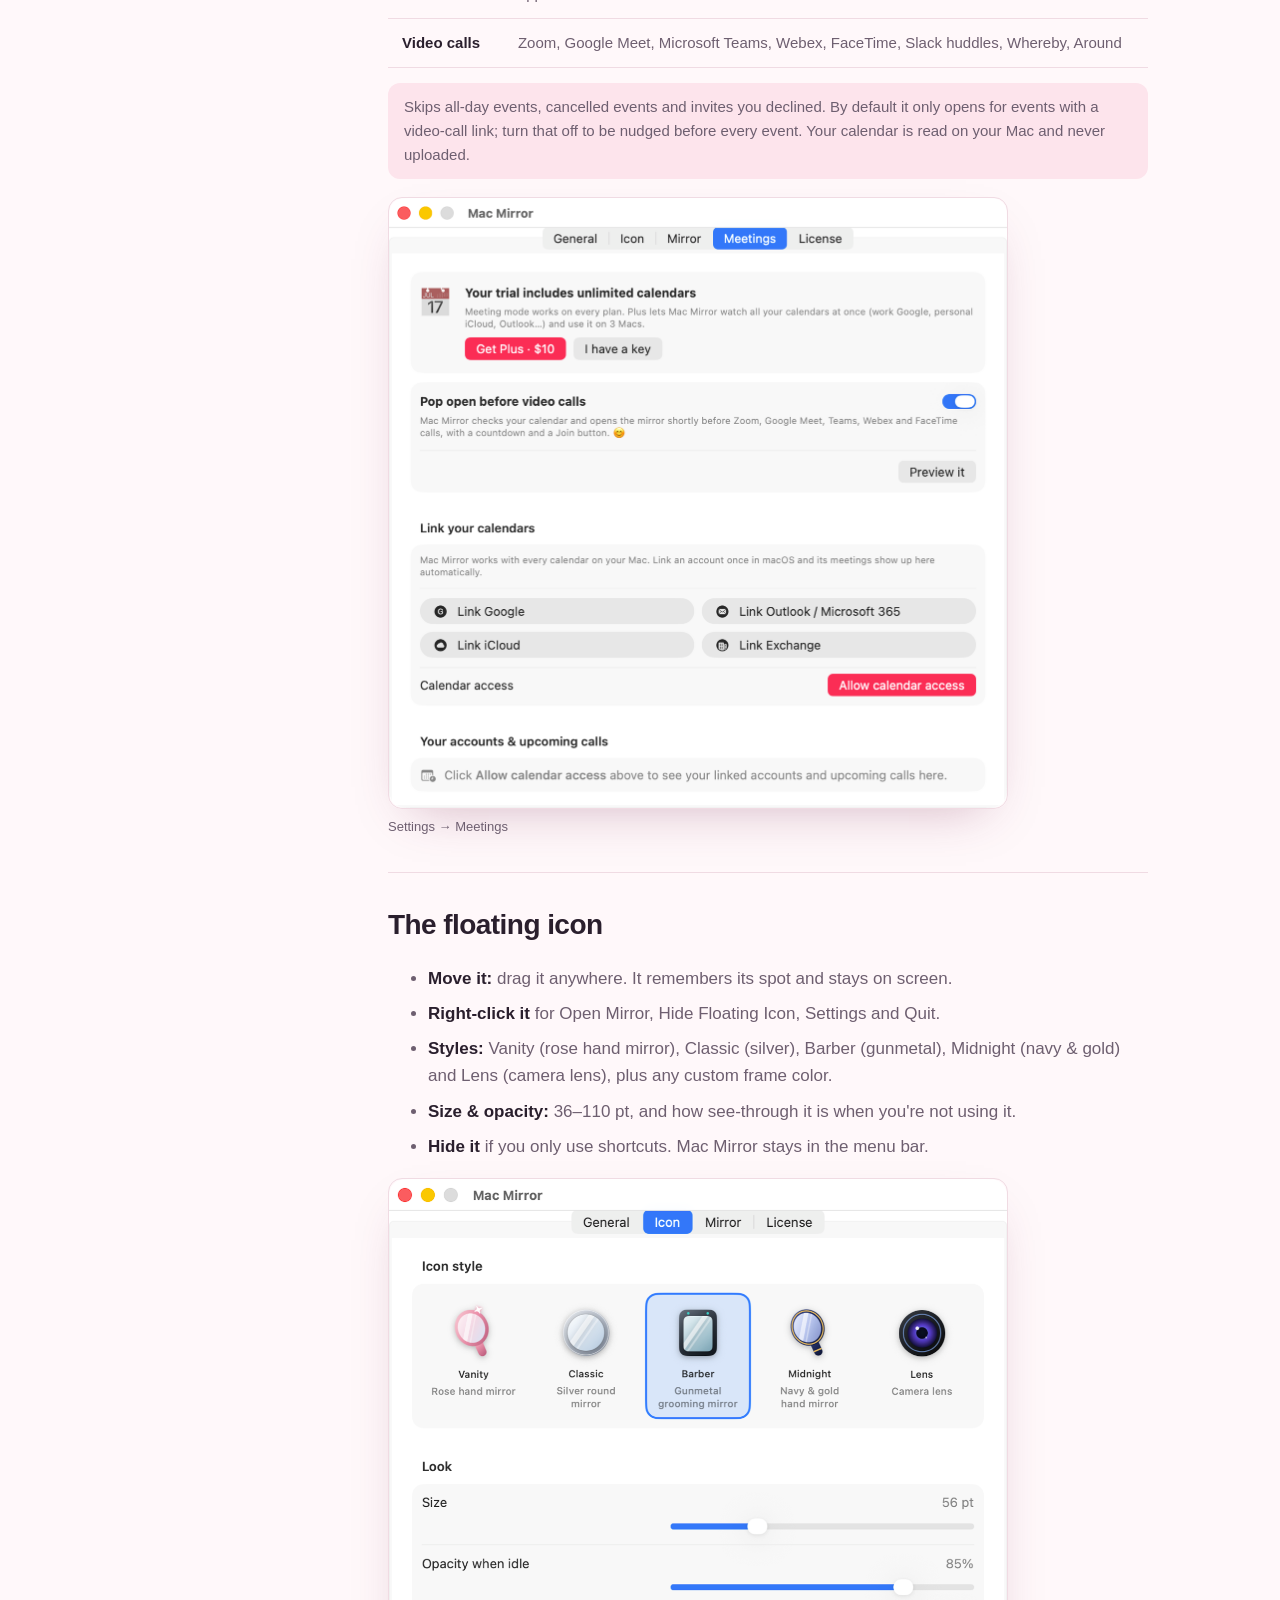
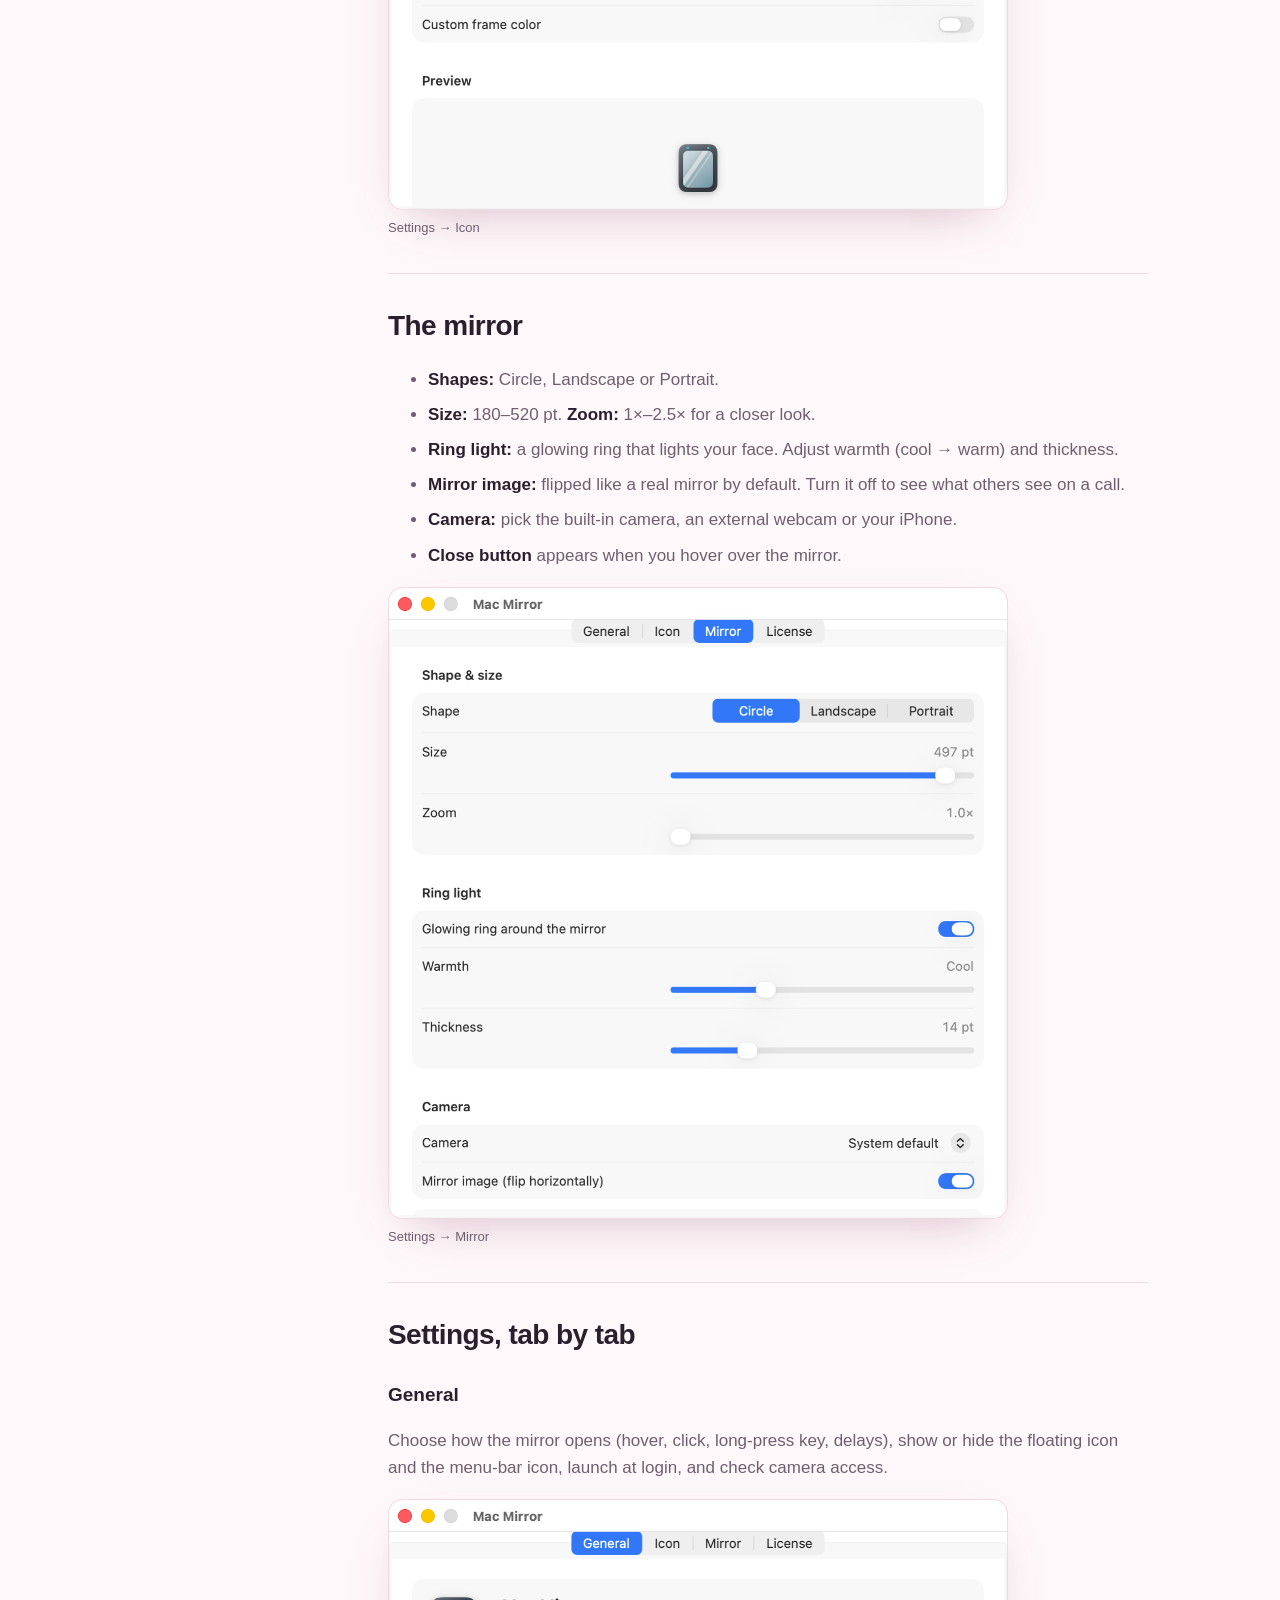
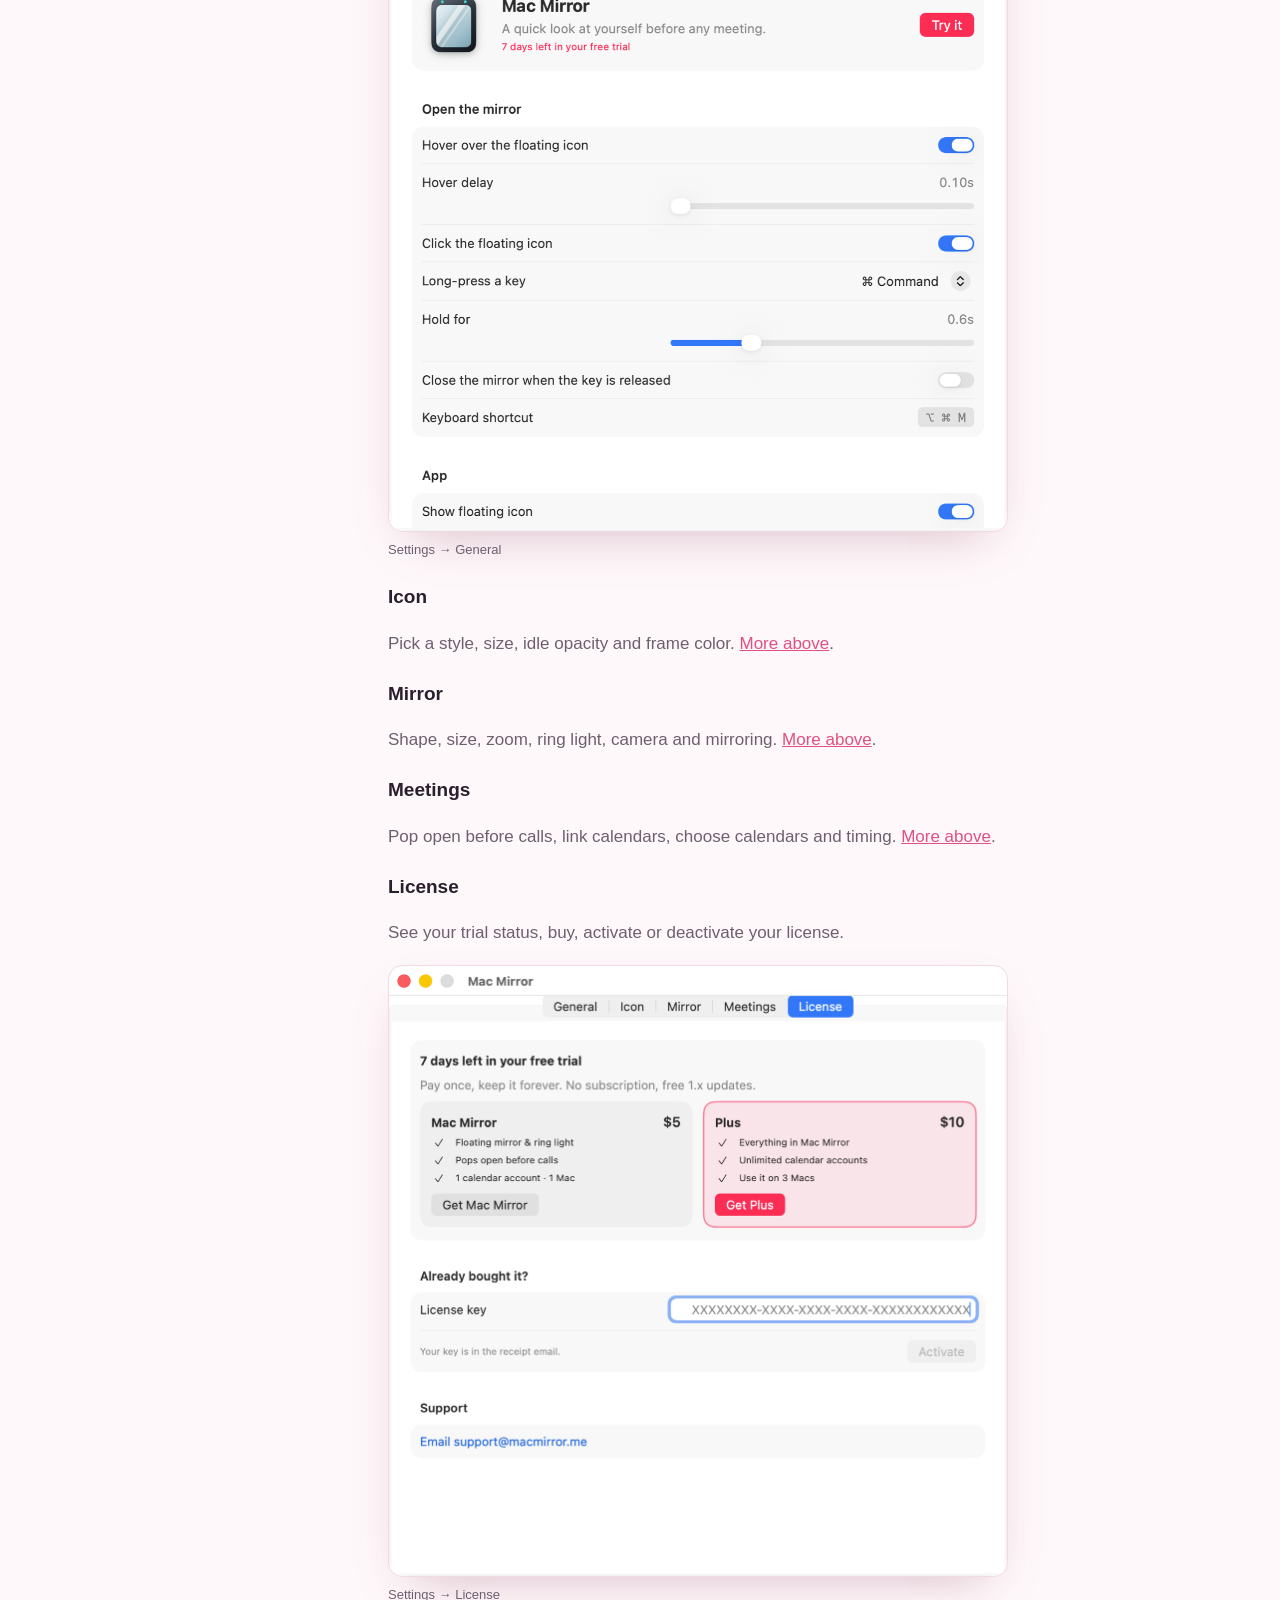
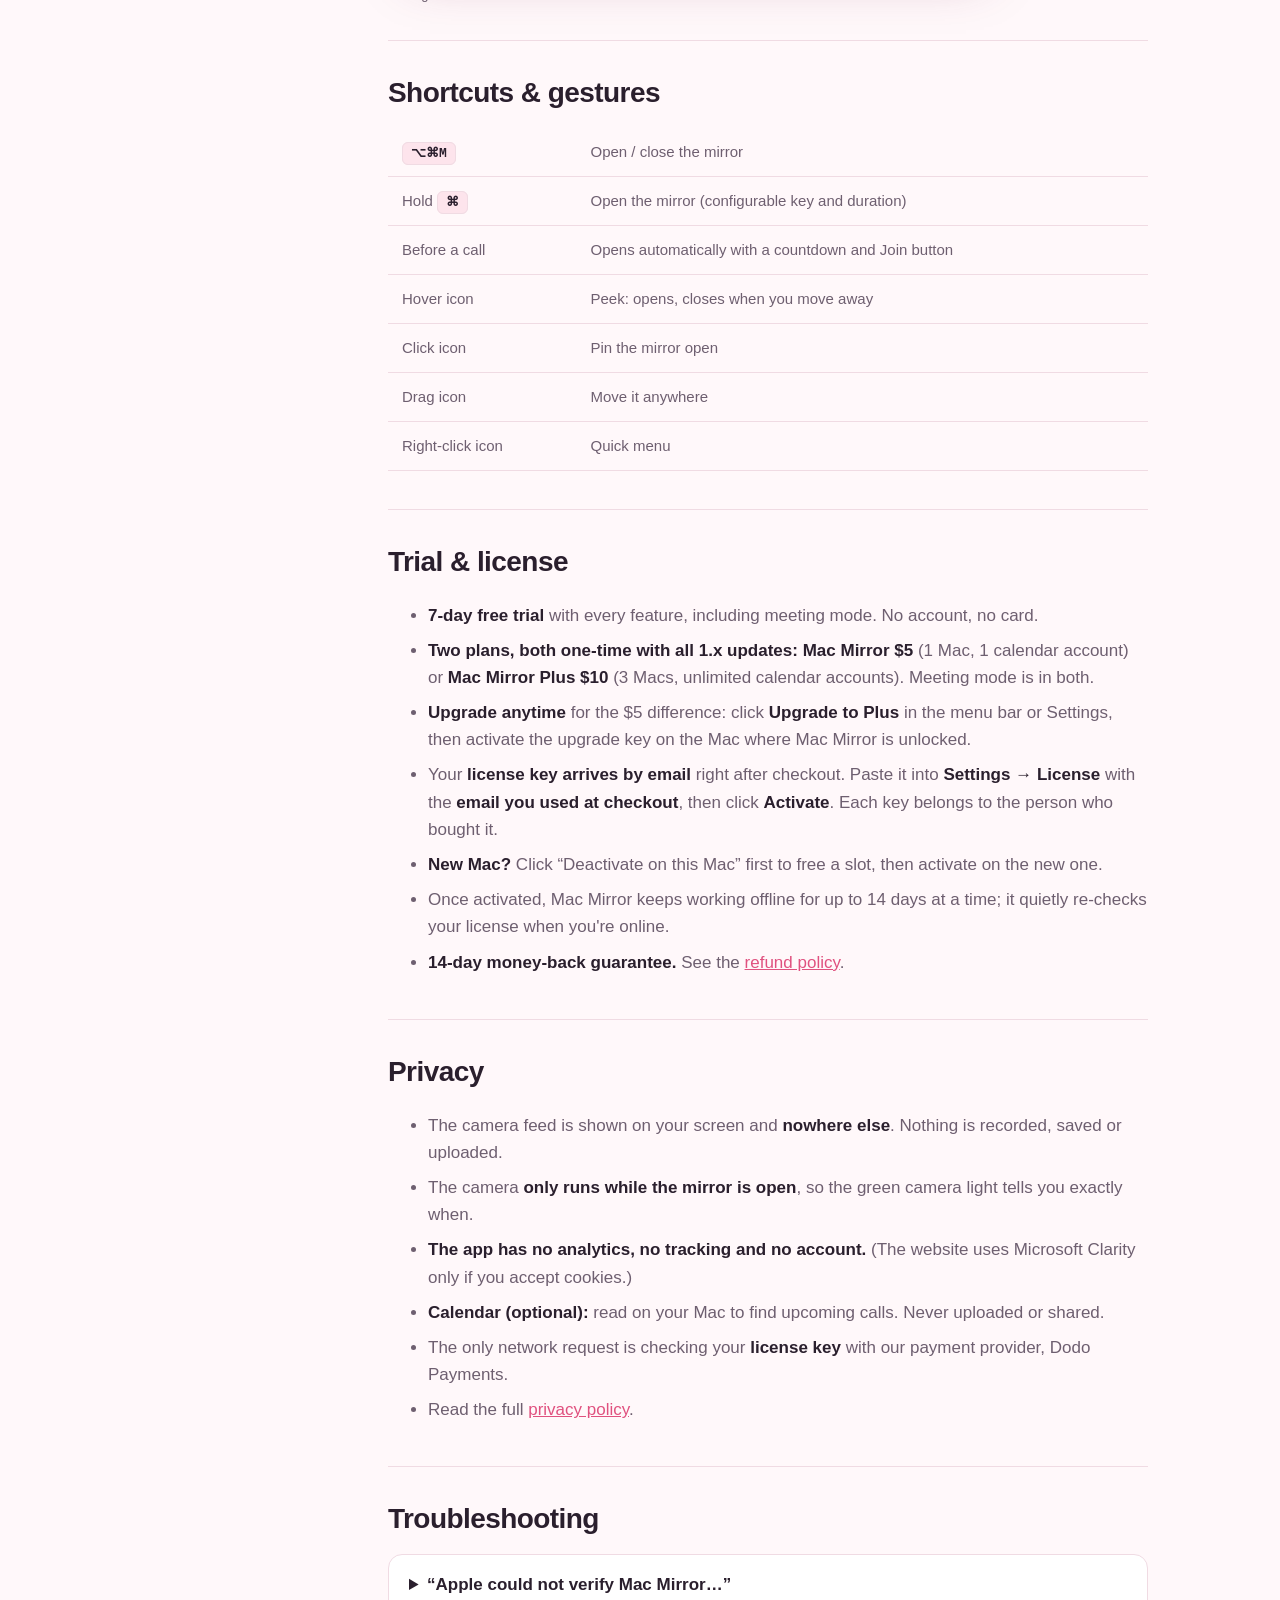
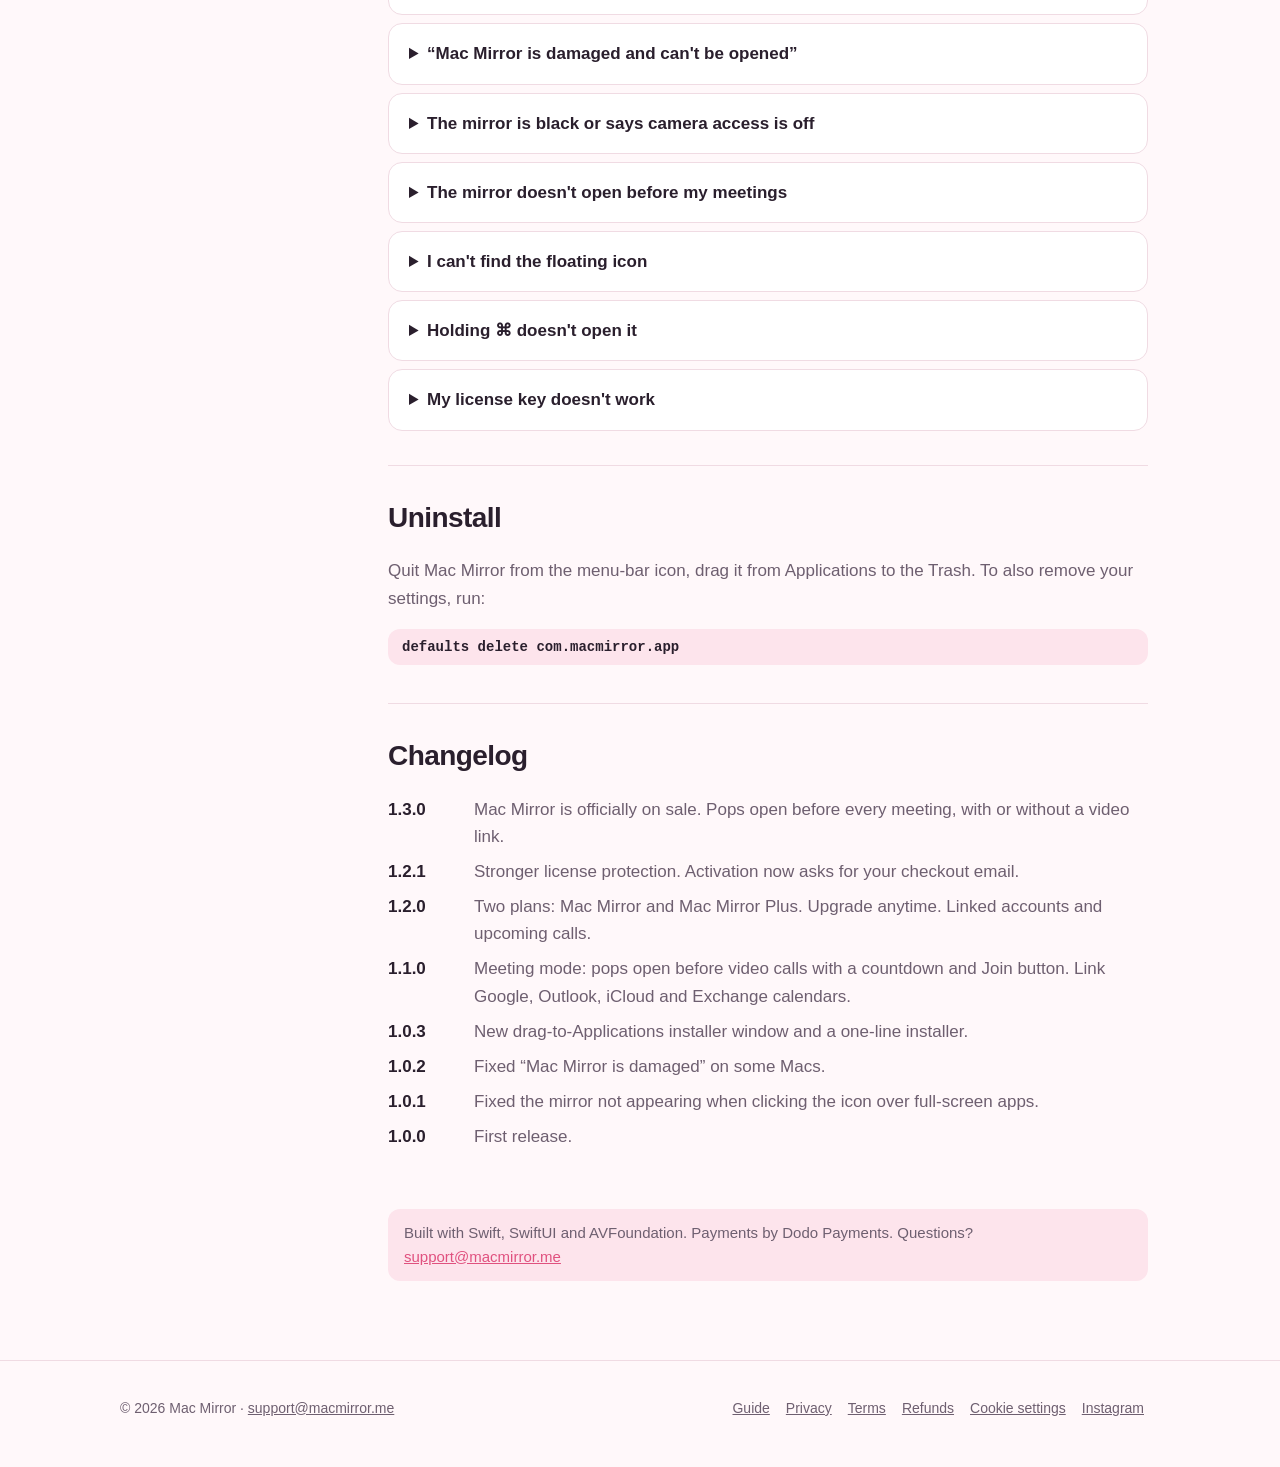
==== commit a83d6986: "Go live: real Dodo checkout links; changelog 1.3.0 Co-Authored-By: Claude Opus 5.5 <noreply@anthropi" ====
--- a/guide.html
+++ b/guide.html
@@ -26,7 +26,7 @@
     <h1>Mac Mirror Guide</h1>
     <p class="lead">A tiny mirror that floats on your Mac. Here's everything it does and how to get the most out of it.</p>
     <div class="badges">
-      <span class="badge">v1.2.1</span>
+      <span class="badge">v1.3.0</span>
       <span class="badge">macOS 14+</span>
       <span class="badge">Apple Silicon &amp; Intel</span>
       <span class="badge">3 MB</span>
@@ -240,6 +240,7 @@
       <section id="changelog">
         <h2>Changelog</h2>
         <dl class="changelog">
+          <dt>1.3.0</dt><dd>Mac Mirror is officially on sale. Pops open before every meeting, with or without a video link.</dd>
           <dt>1.2.1</dt><dd>Stronger license protection. Activation now asks for your checkout email.</dd>
           <dt>1.2.0</dt><dd>Two plans: Mac Mirror and Mac Mirror Plus. Upgrade anytime. Linked accounts and upcoming calls.</dd>
           <dt>1.1.0</dt><dd>Meeting mode: pops open before video calls with a countdown and Join button. Link Google, Outlook, iCloud and Exchange calendars.</dd>
--- a/style.css
+++ b/style.css
@@ -232,3 +232,9 @@
 #consent p { margin: 0; color: var(--muted); line-height: 1.45; }
 #consent .consent-actions { display: flex; gap: 8px; flex-shrink: 0; }
 @media (max-width: 560px) { #consent { flex-direction: column; align-items: stretch; } #consent .consent-actions { justify-content: flex-end; } }
+
+#consent { transform: translateY(140%); opacity: 0; transition: transform .5s cubic-bezier(.2,1.2,.4,1), opacity .3s ease; }
+#consent.show { transform: none; opacity: 1; }
+#consent .consent-emoji { font-size: 30px; line-height: 1; flex-shrink: 0; }
+@media (prefers-reduced-motion: reduce) { #consent { transition: none; } }
+@media (max-width: 560px) { #consent .consent-emoji { display: none; } }
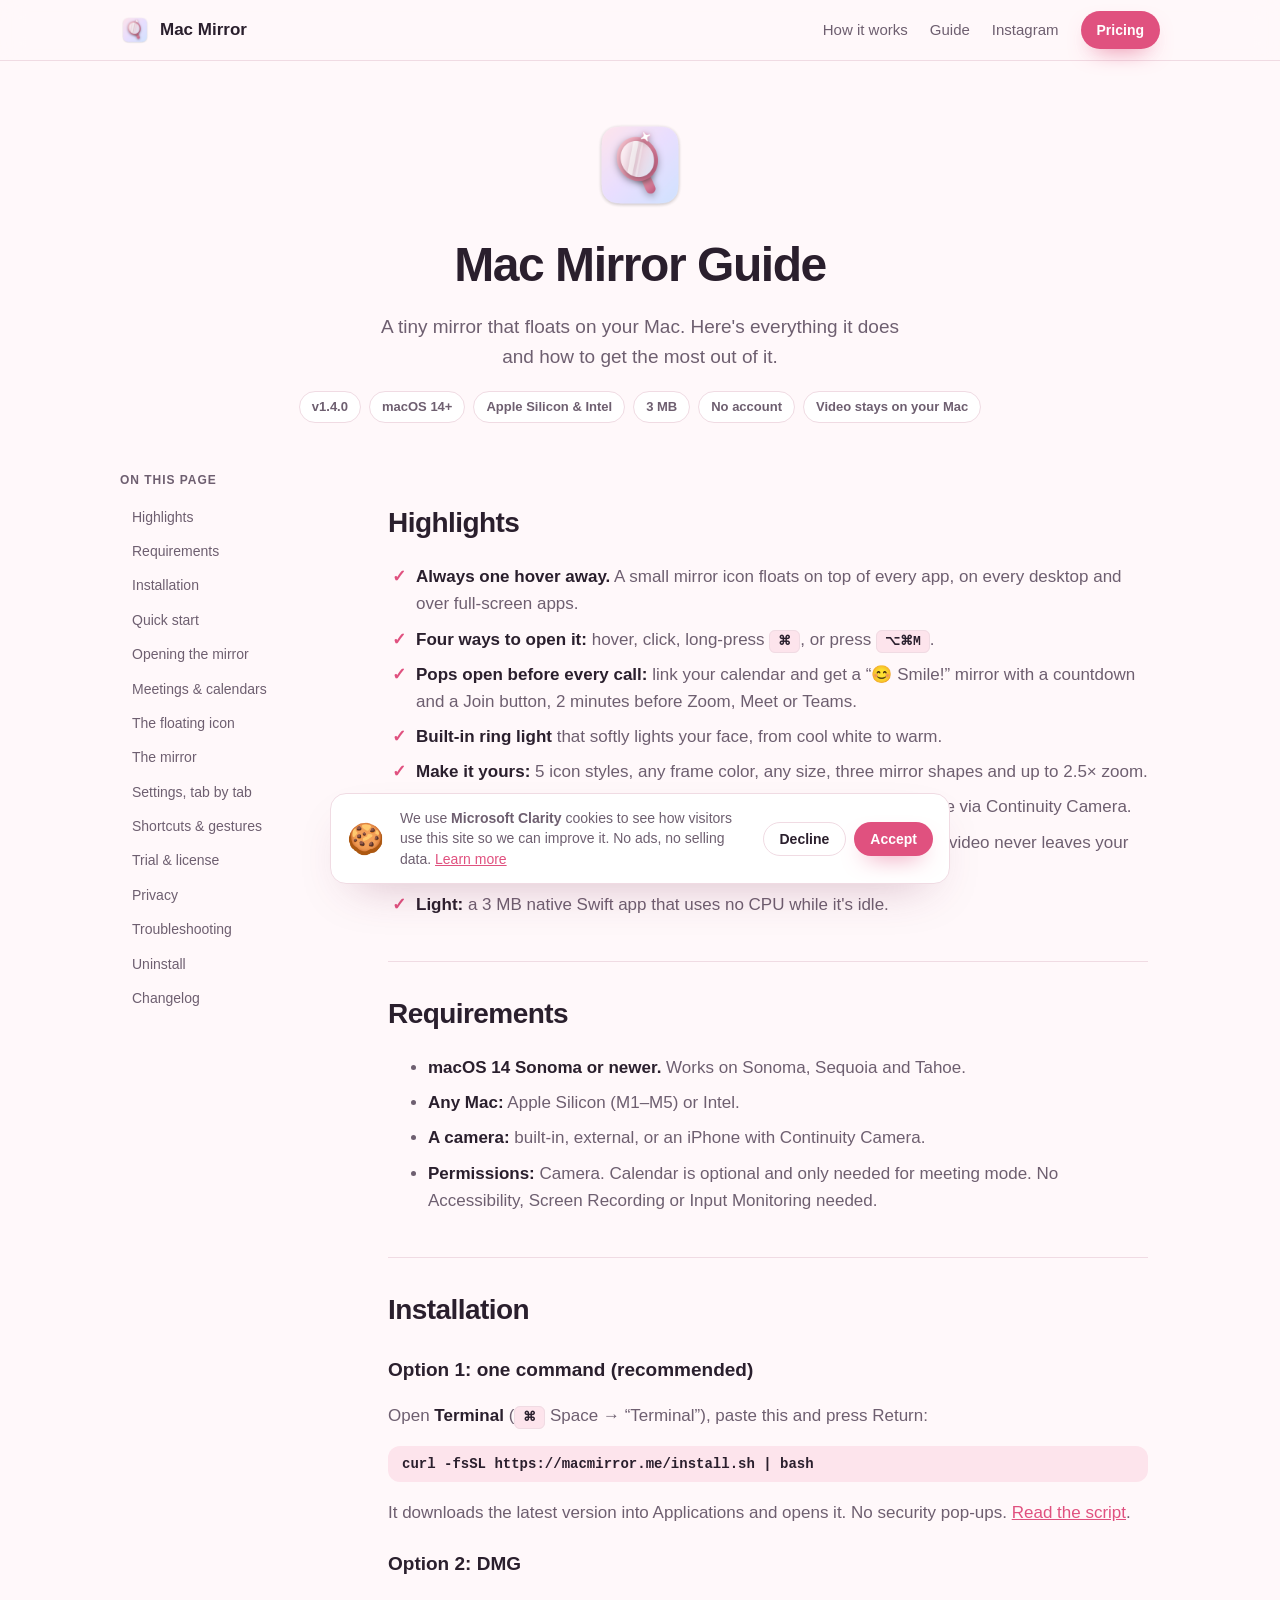
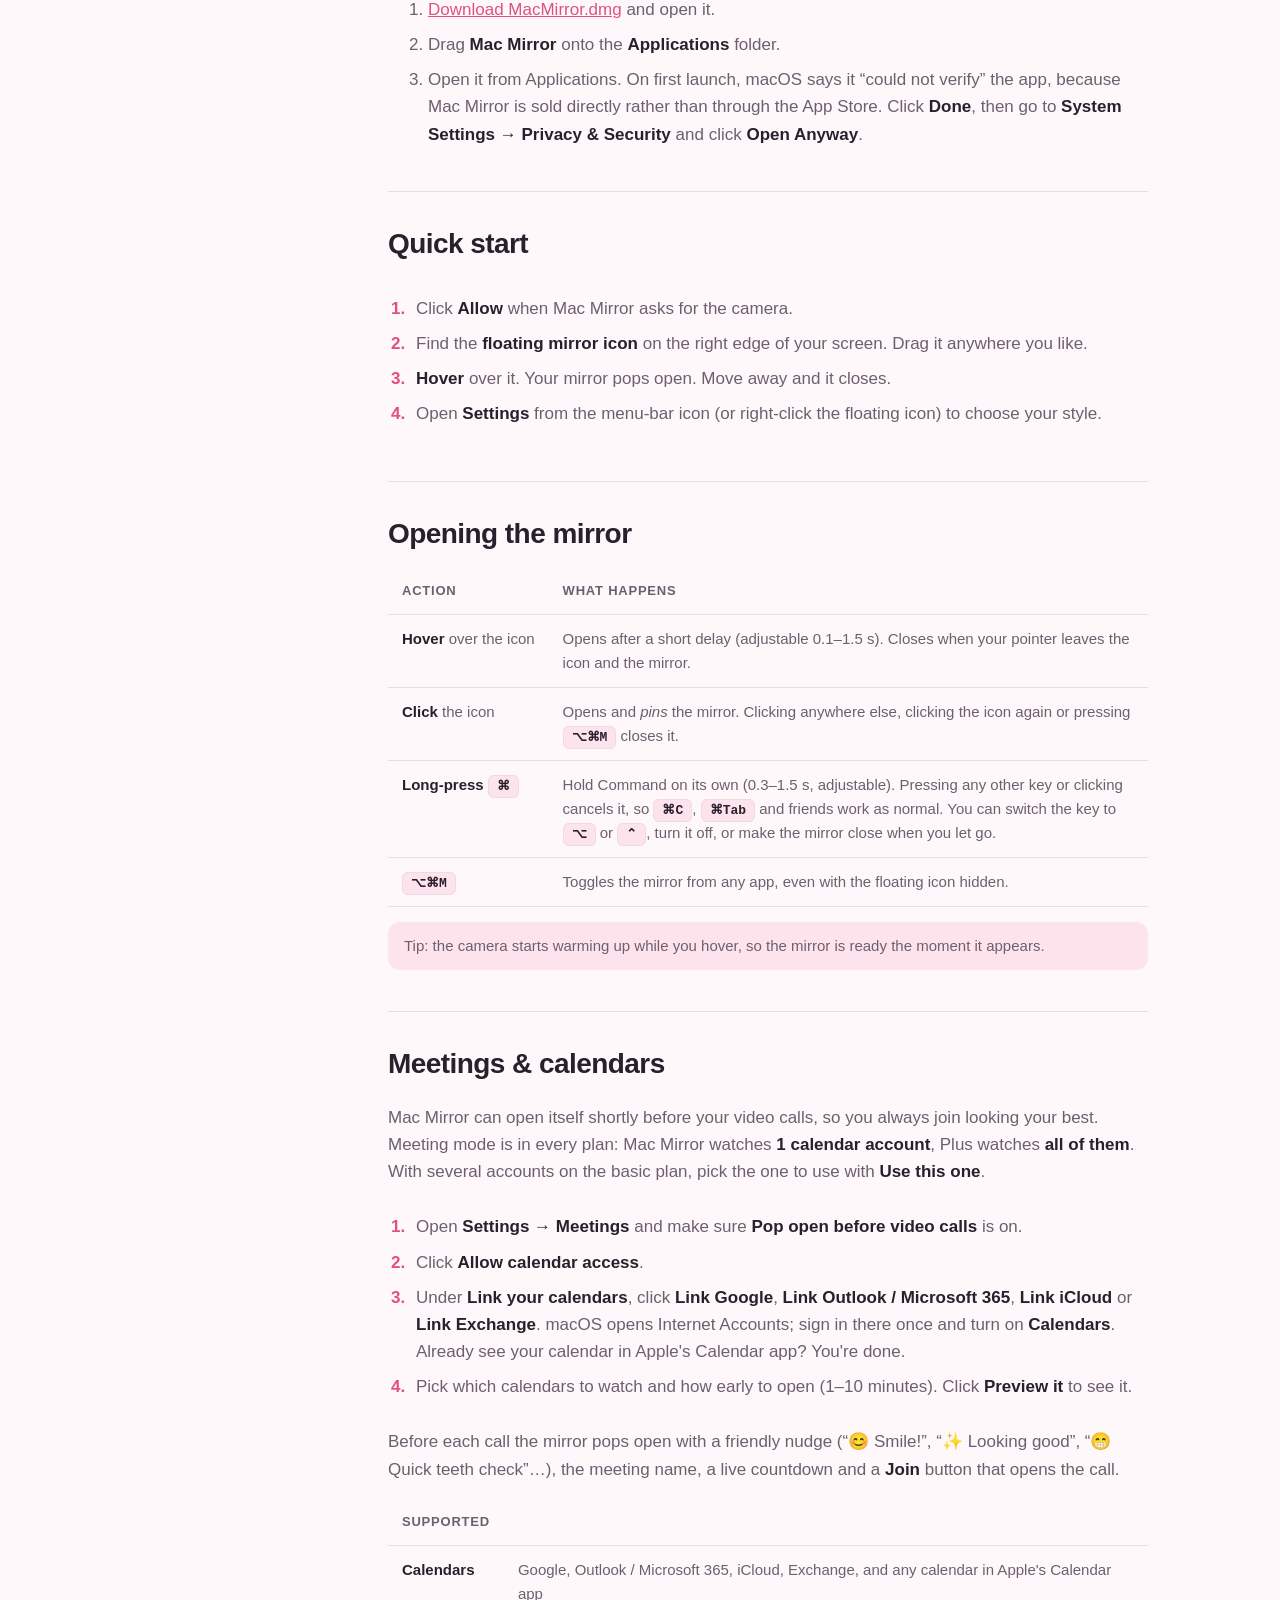
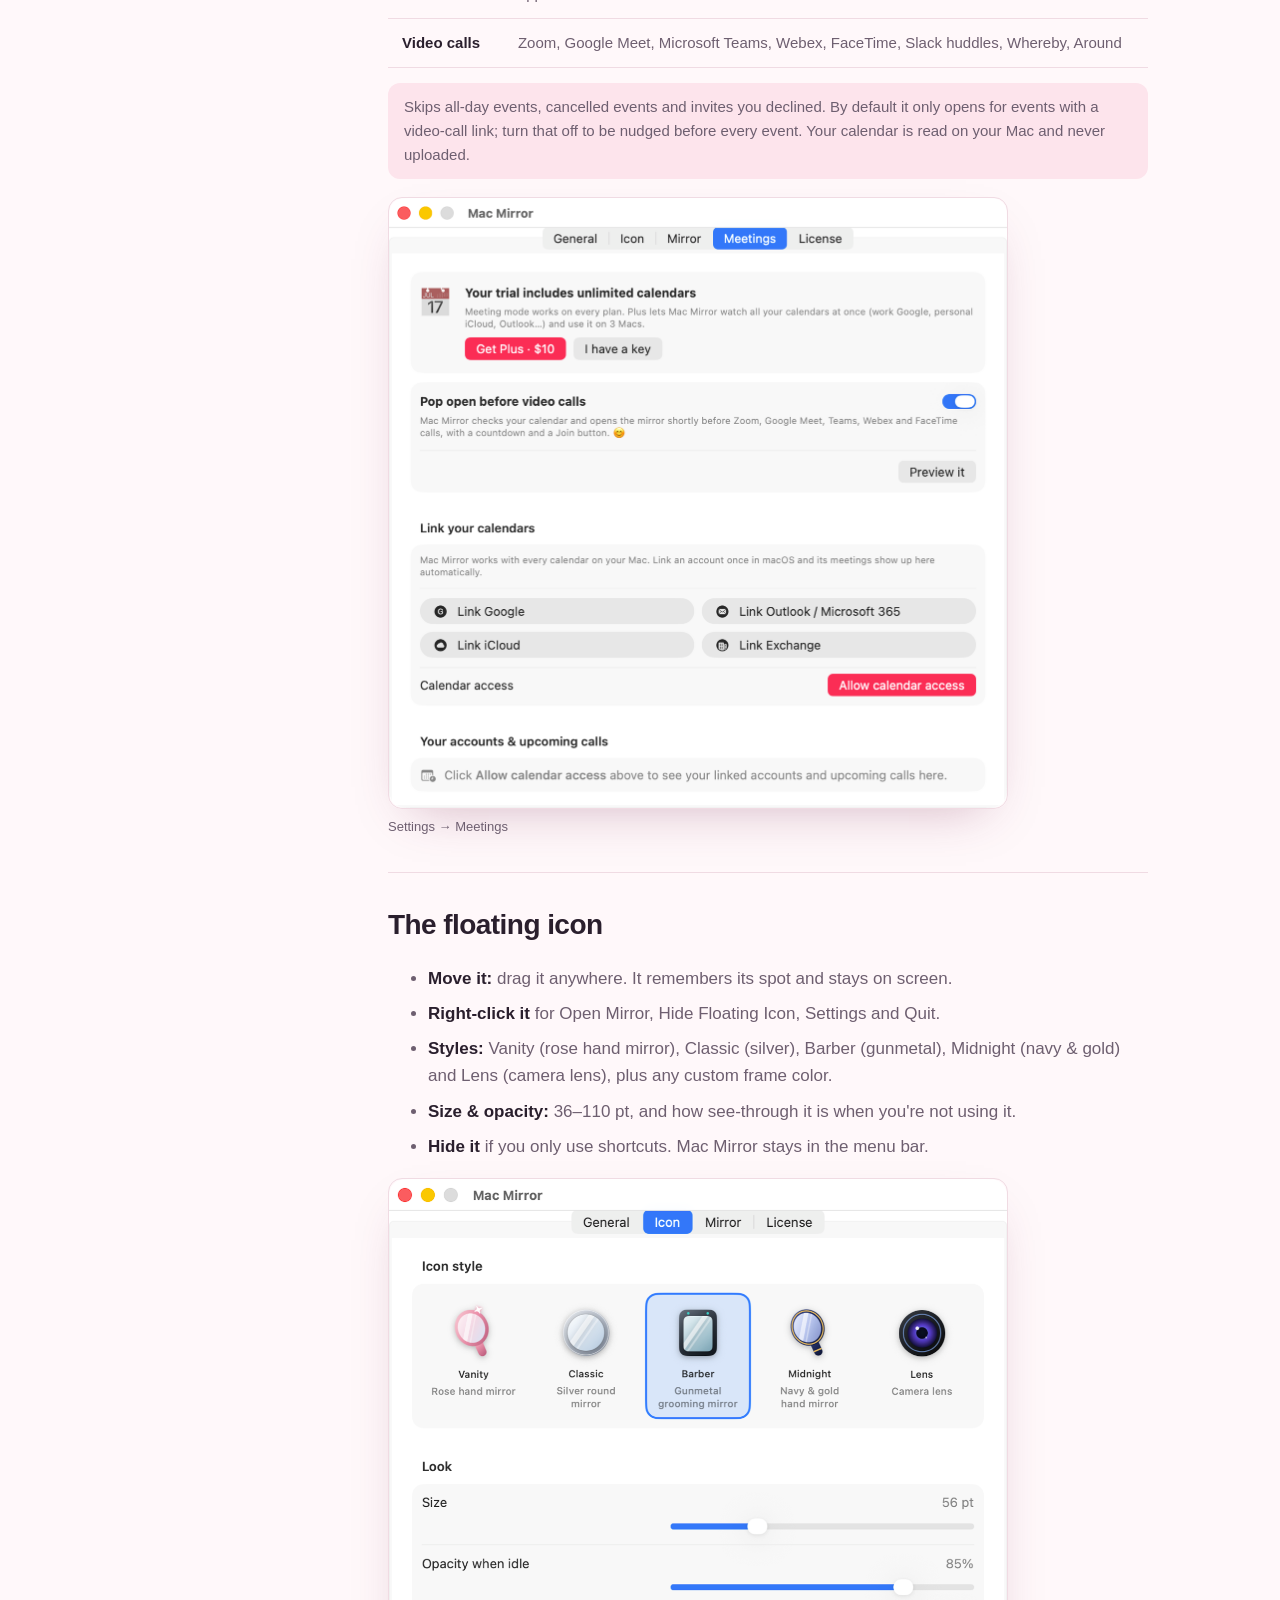
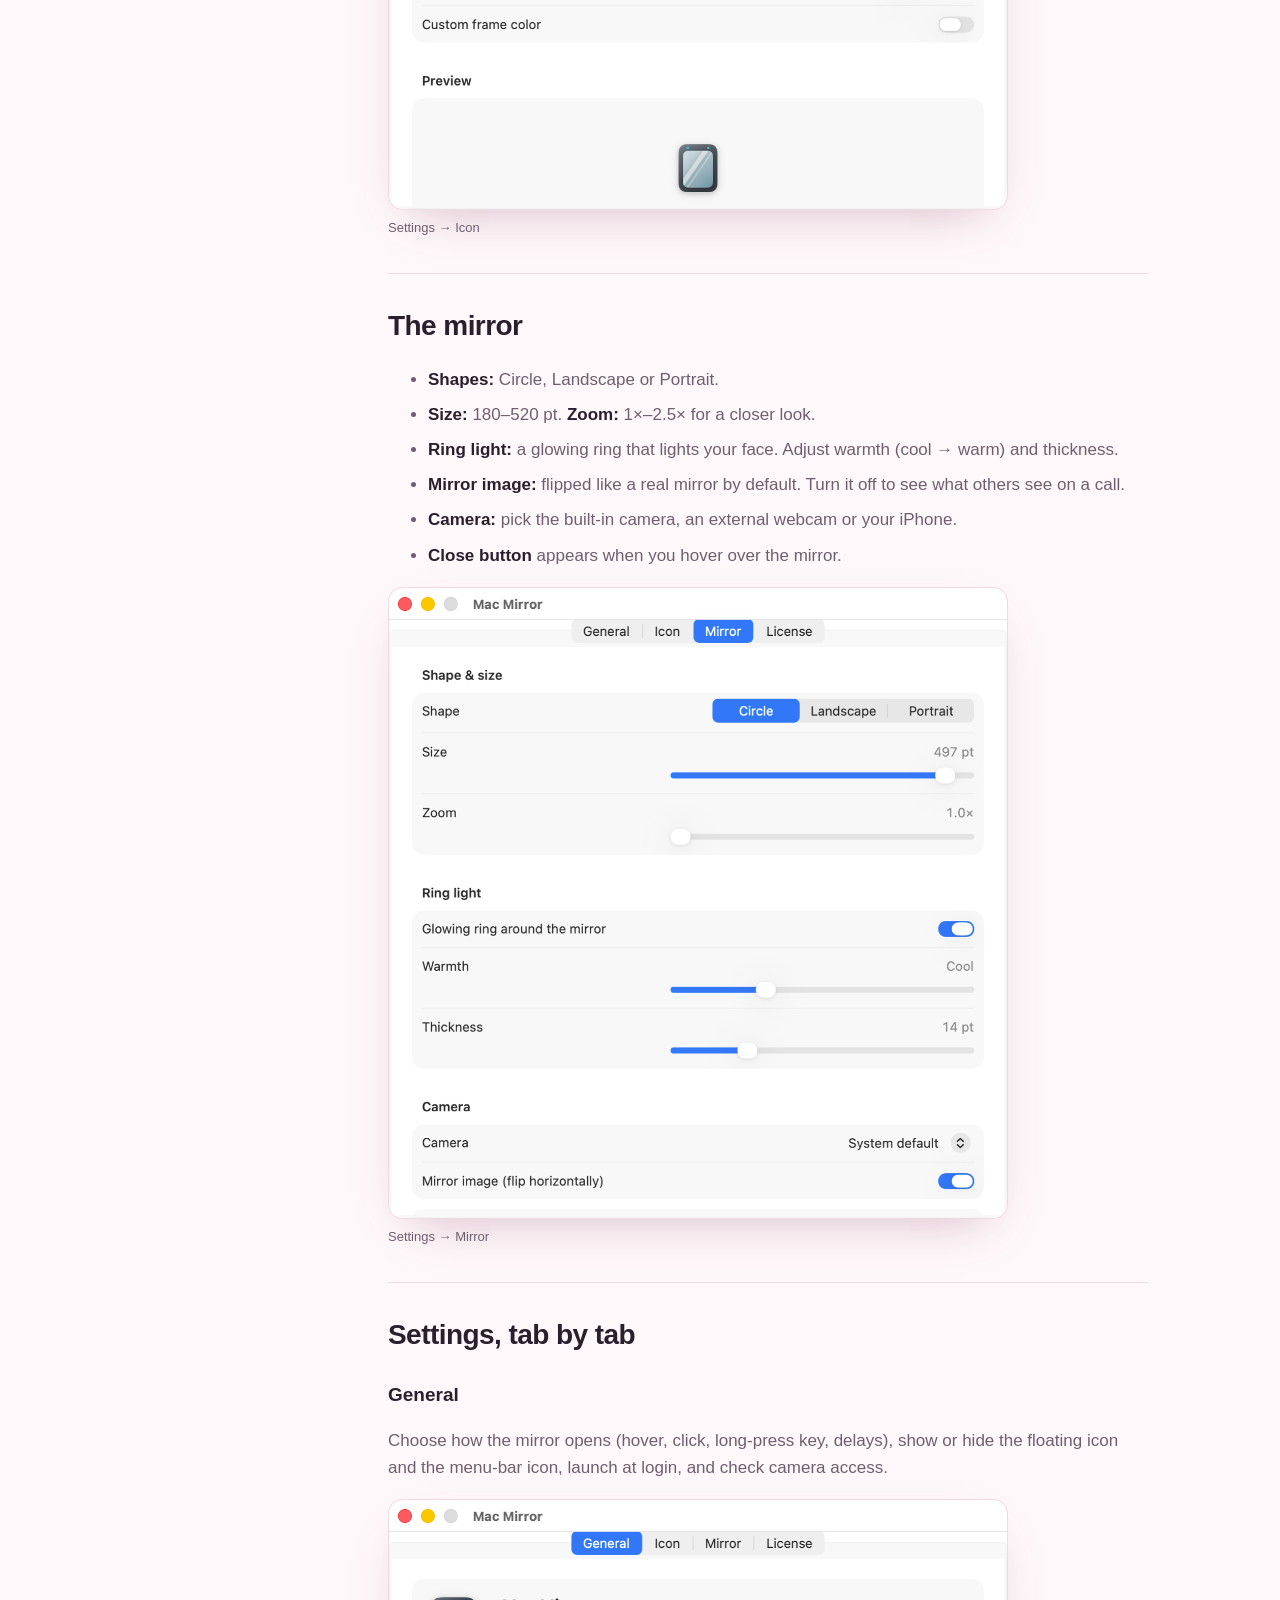
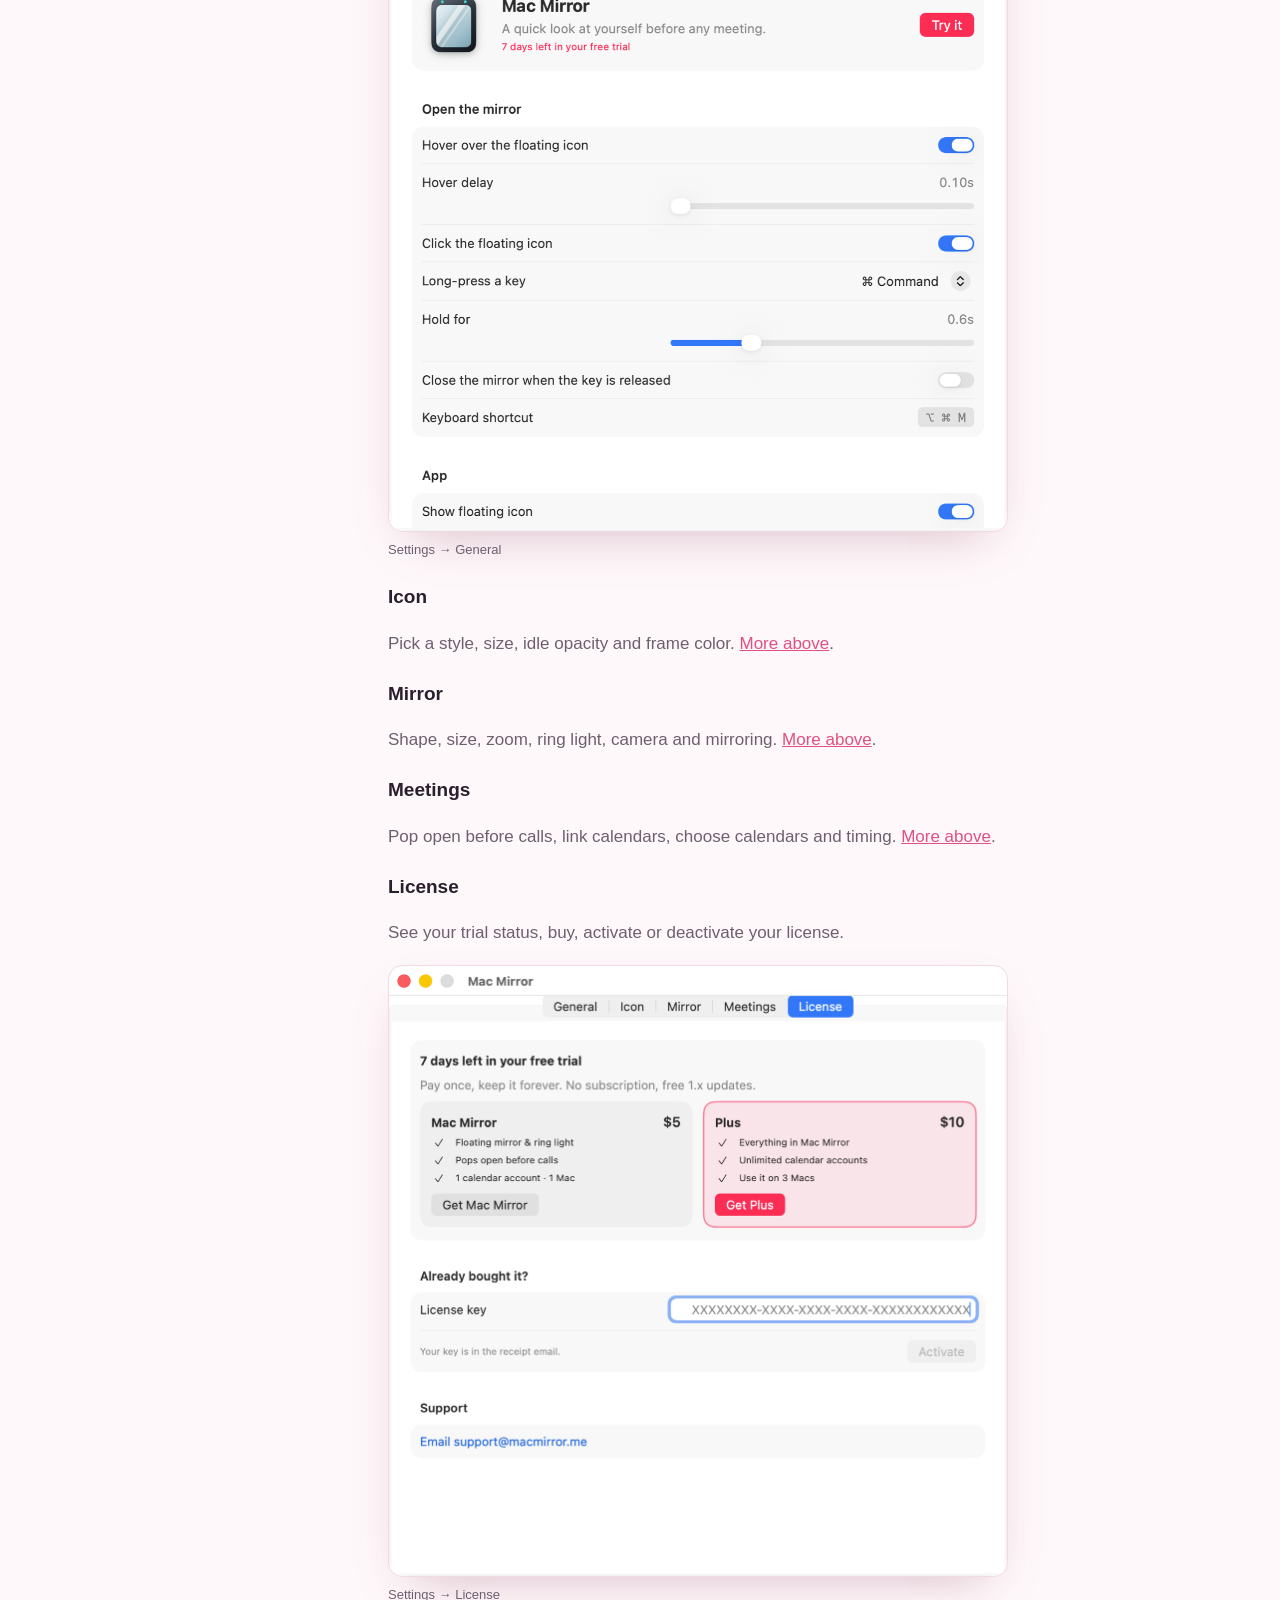
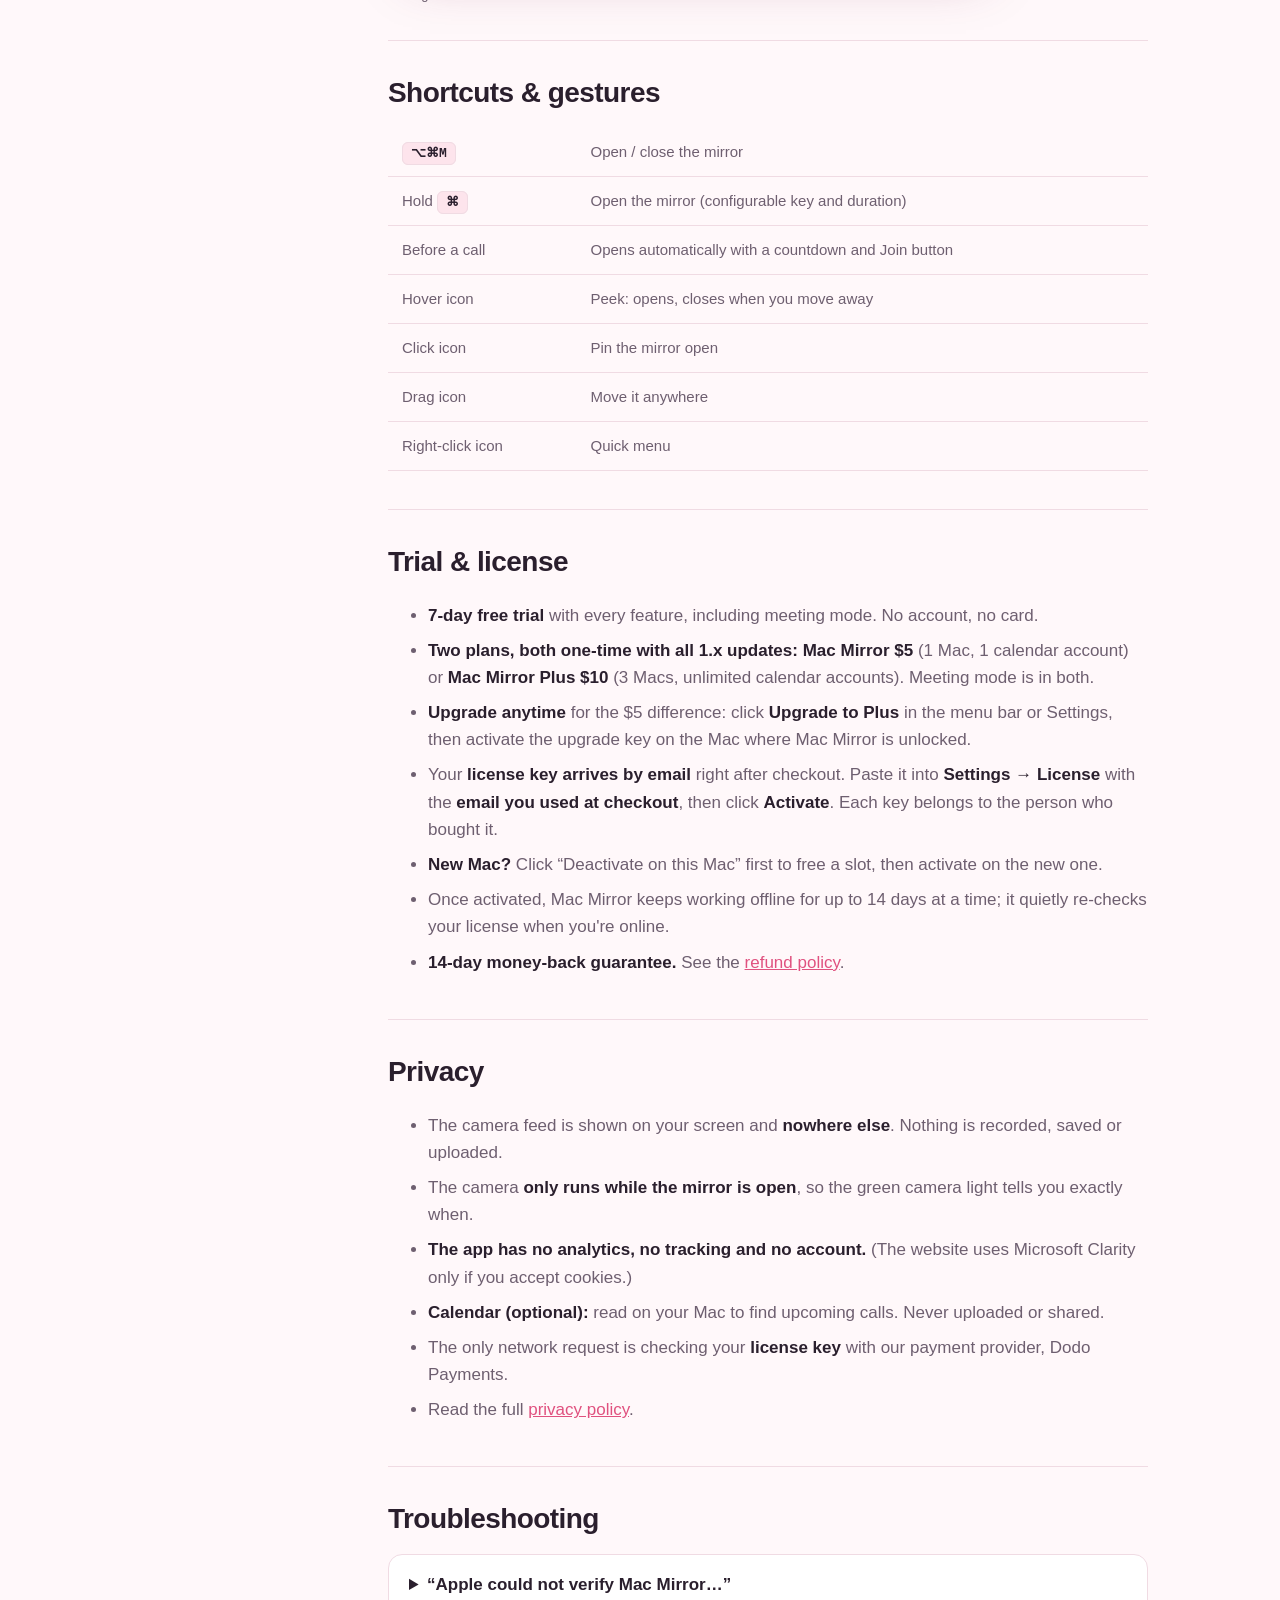
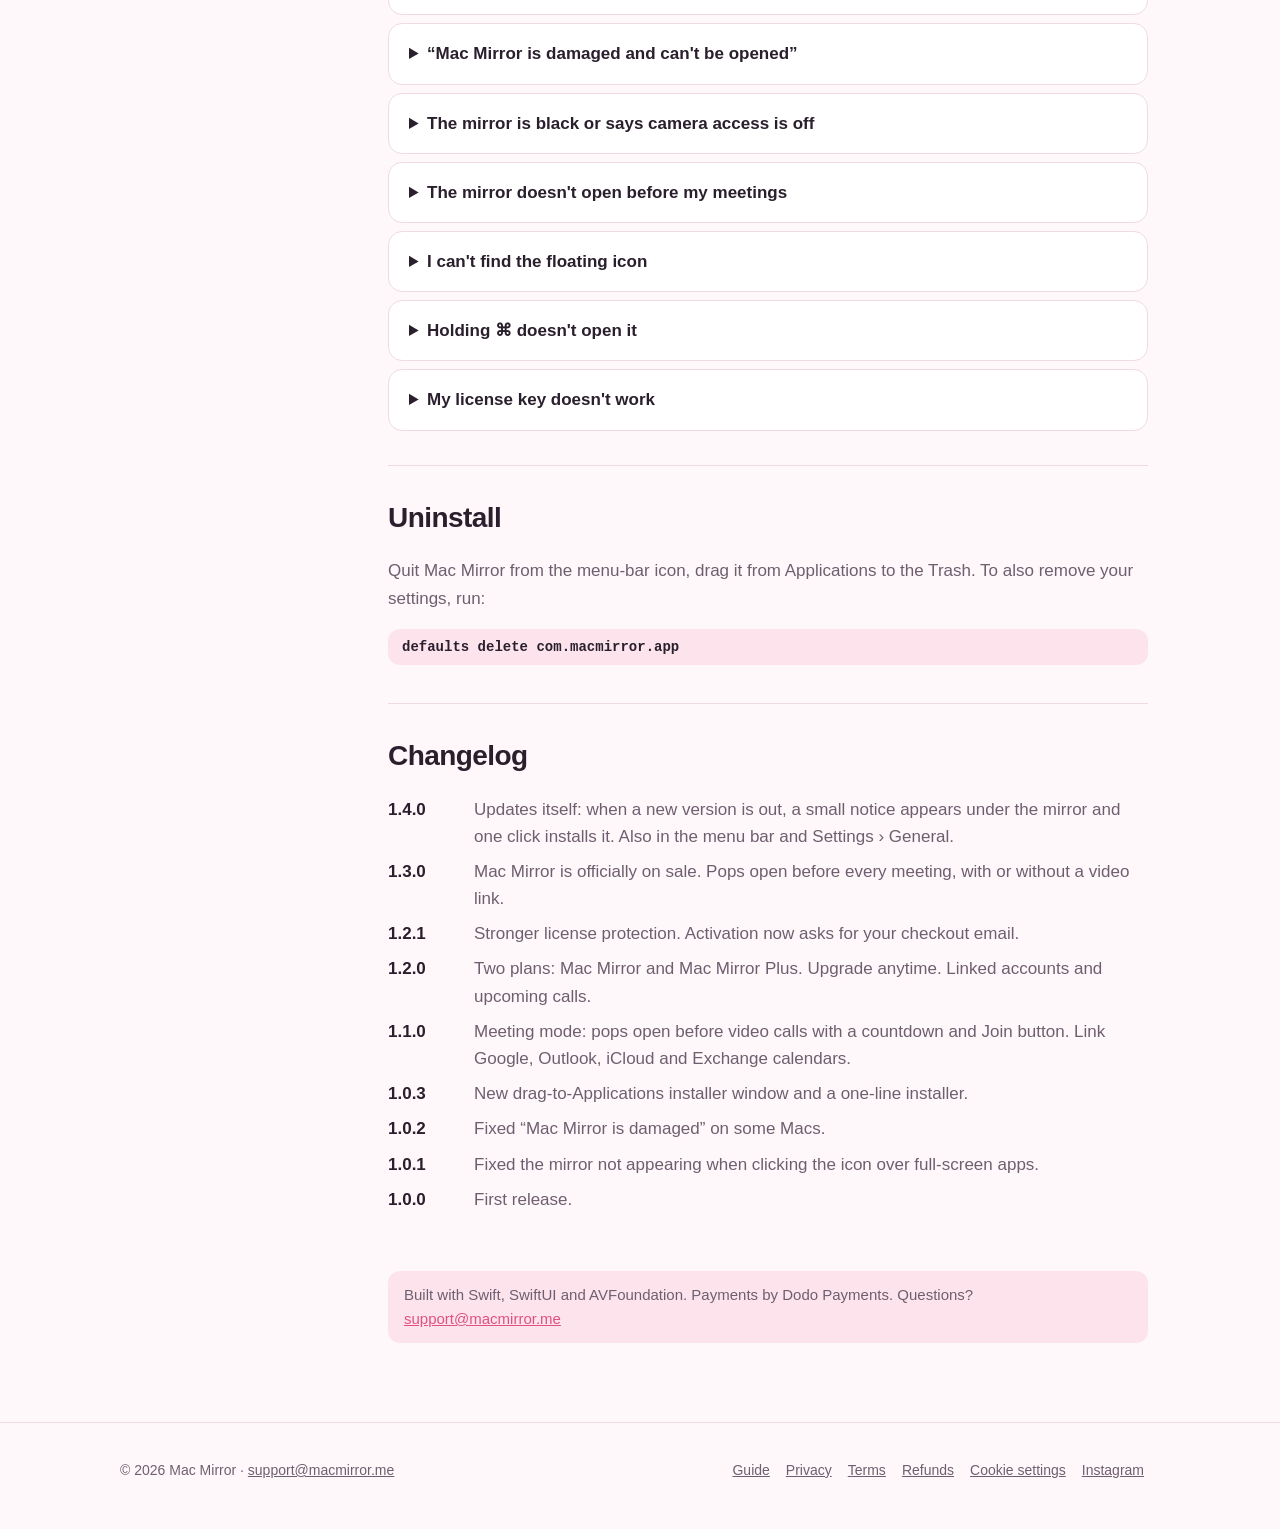
==== commit 56672f99: "Guide: v1.4.0 (in-app updates) Co-Authored-By: Claude Opus 5.5 <noreply@anthropic.com>" ====
--- a/guide.html
+++ b/guide.html
@@ -26,7 +26,7 @@
     <h1>Mac Mirror Guide</h1>
     <p class="lead">A tiny mirror that floats on your Mac. Here's everything it does and how to get the most out of it.</p>
     <div class="badges">
-      <span class="badge">v1.3.0</span>
+      <span class="badge">v1.4.0</span>
       <span class="badge">macOS 14+</span>
       <span class="badge">Apple Silicon &amp; Intel</span>
       <span class="badge">3 MB</span>
@@ -240,6 +240,7 @@
       <section id="changelog">
         <h2>Changelog</h2>
         <dl class="changelog">
+          <dt>1.4.0</dt><dd>Updates itself: when a new version is out, a small notice appears under the mirror and one click installs it. Also in the menu bar and Settings › General.</dd>
           <dt>1.3.0</dt><dd>Mac Mirror is officially on sale. Pops open before every meeting, with or without a video link.</dd>
           <dt>1.2.1</dt><dd>Stronger license protection. Activation now asks for your checkout email.</dd>
           <dt>1.2.0</dt><dd>Two plans: Mac Mirror and Mac Mirror Plus. Upgrade anytime. Linked accounts and upcoming calls.</dd>
--- a/style.css
+++ b/style.css
@@ -238,3 +238,16 @@
 #consent .consent-emoji { font-size: 30px; line-height: 1; flex-shrink: 0; }
 @media (prefers-reduced-motion: reduce) { #consent { transition: none; } }
 @media (max-width: 560px) { #consent .consent-emoji { display: none; } }
+
+/* Pitch video (YouTube loads only after you press play) */
+.video-section { padding-top: 24px; text-align: center; }
+.video-section .sub { margin-left: auto; margin-right: auto; }
+.video-facade { position: relative; display: block; width: 100%; max-width: 920px; margin: 24px auto 0; padding: 0; border: 0; border-radius: 20px; overflow: hidden; cursor: pointer; aspect-ratio: 16 / 9; background: #0e0b12; box-shadow: 0 30px 60px -30px rgba(0,0,0,.45); }
+.video-facade img { width: 100%; height: 100%; object-fit: cover; display: block; transition: transform .3s ease; }
+.video-facade:hover img { transform: scale(1.02); }
+.video-facade .play { position: absolute; left: 50%; top: 50%; transform: translate(-50%, -50%); width: 84px; height: 84px; border-radius: 50%; display: grid; place-items: center; background: var(--accent); color: var(--accent-ink); box-shadow: 0 12px 30px -8px rgba(0,0,0,.5); transition: transform .15s ease; }
+.video-facade .play svg { margin-left: 4px; }
+.video-facade:hover .play { transform: translate(-50%, -50%) scale(1.07); }
+.video-facade:focus-visible { outline: 3px solid var(--accent); outline-offset: 4px; }
+.video-facade iframe { position: absolute; inset: 0; width: 100%; height: 100%; border: 0; }
+@media (max-width: 600px) { .video-facade { border-radius: 14px; } .video-facade .play { width: 64px; height: 64px; } }
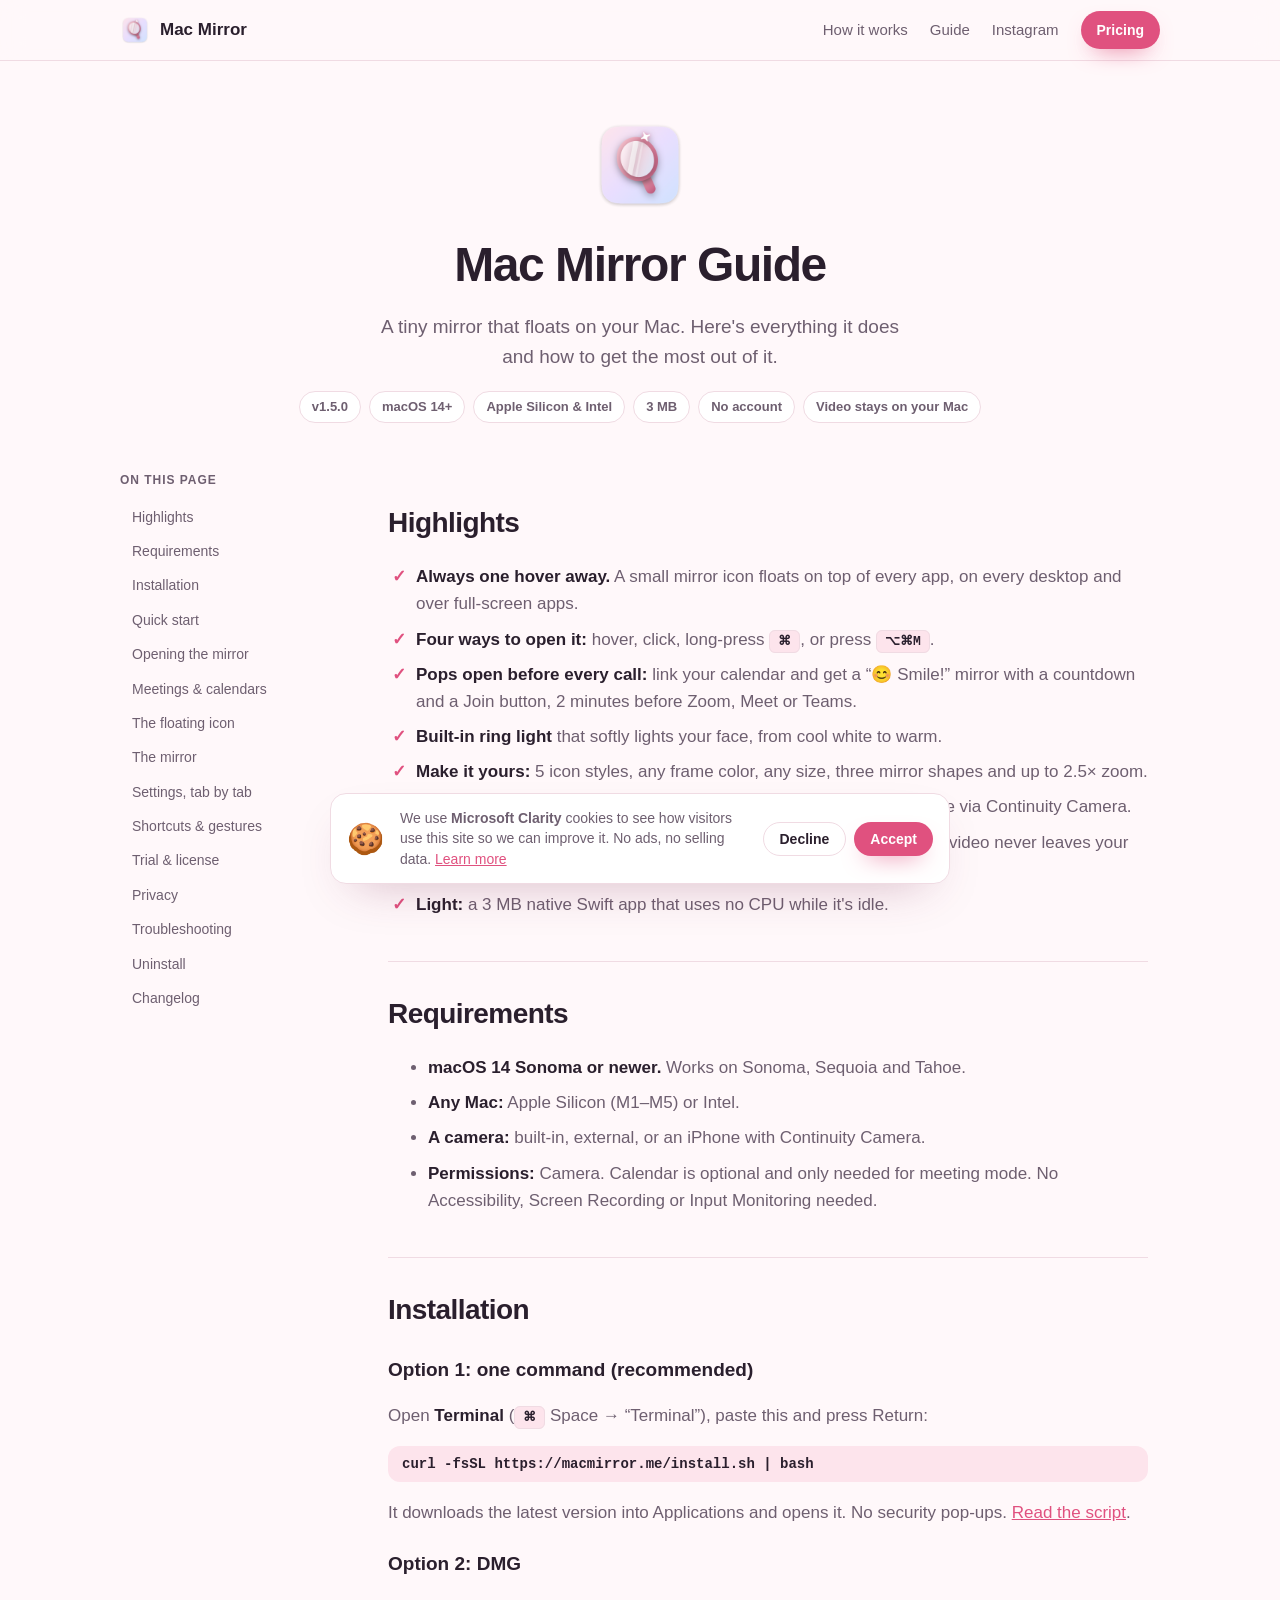
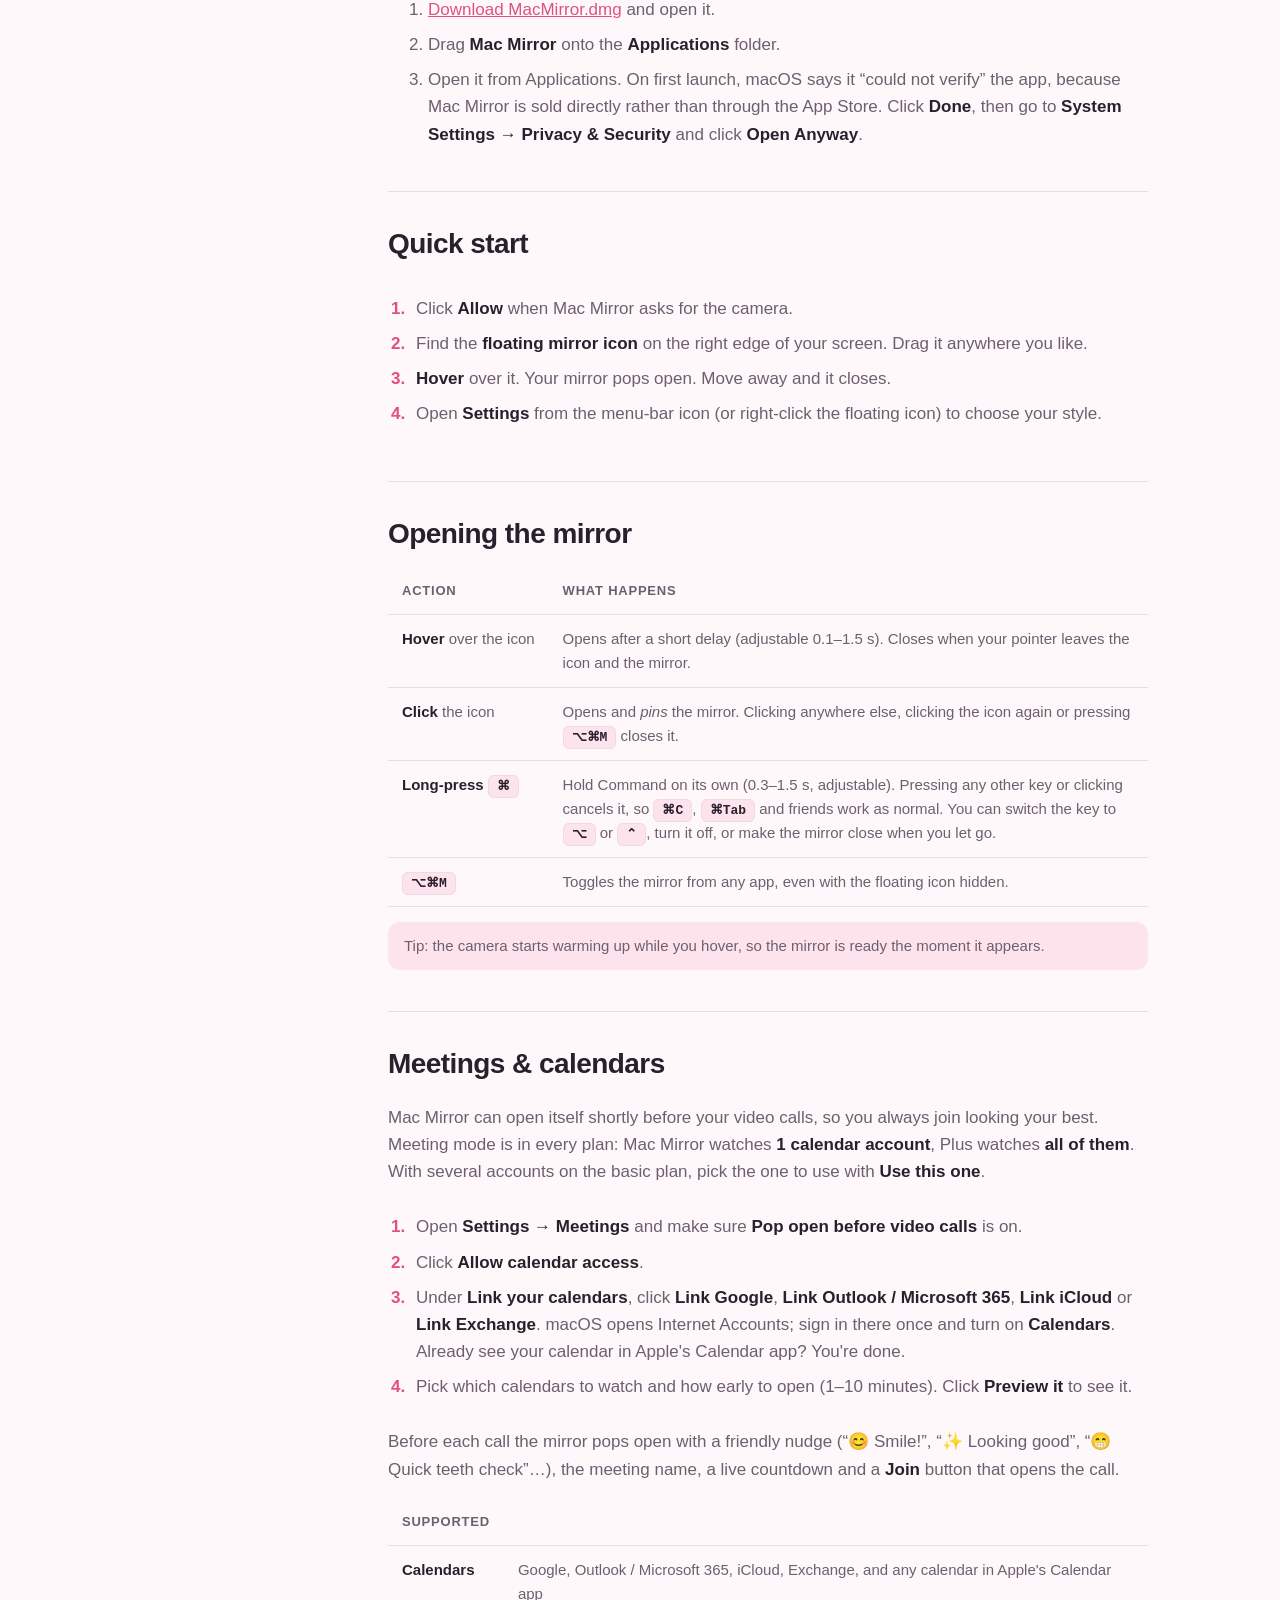
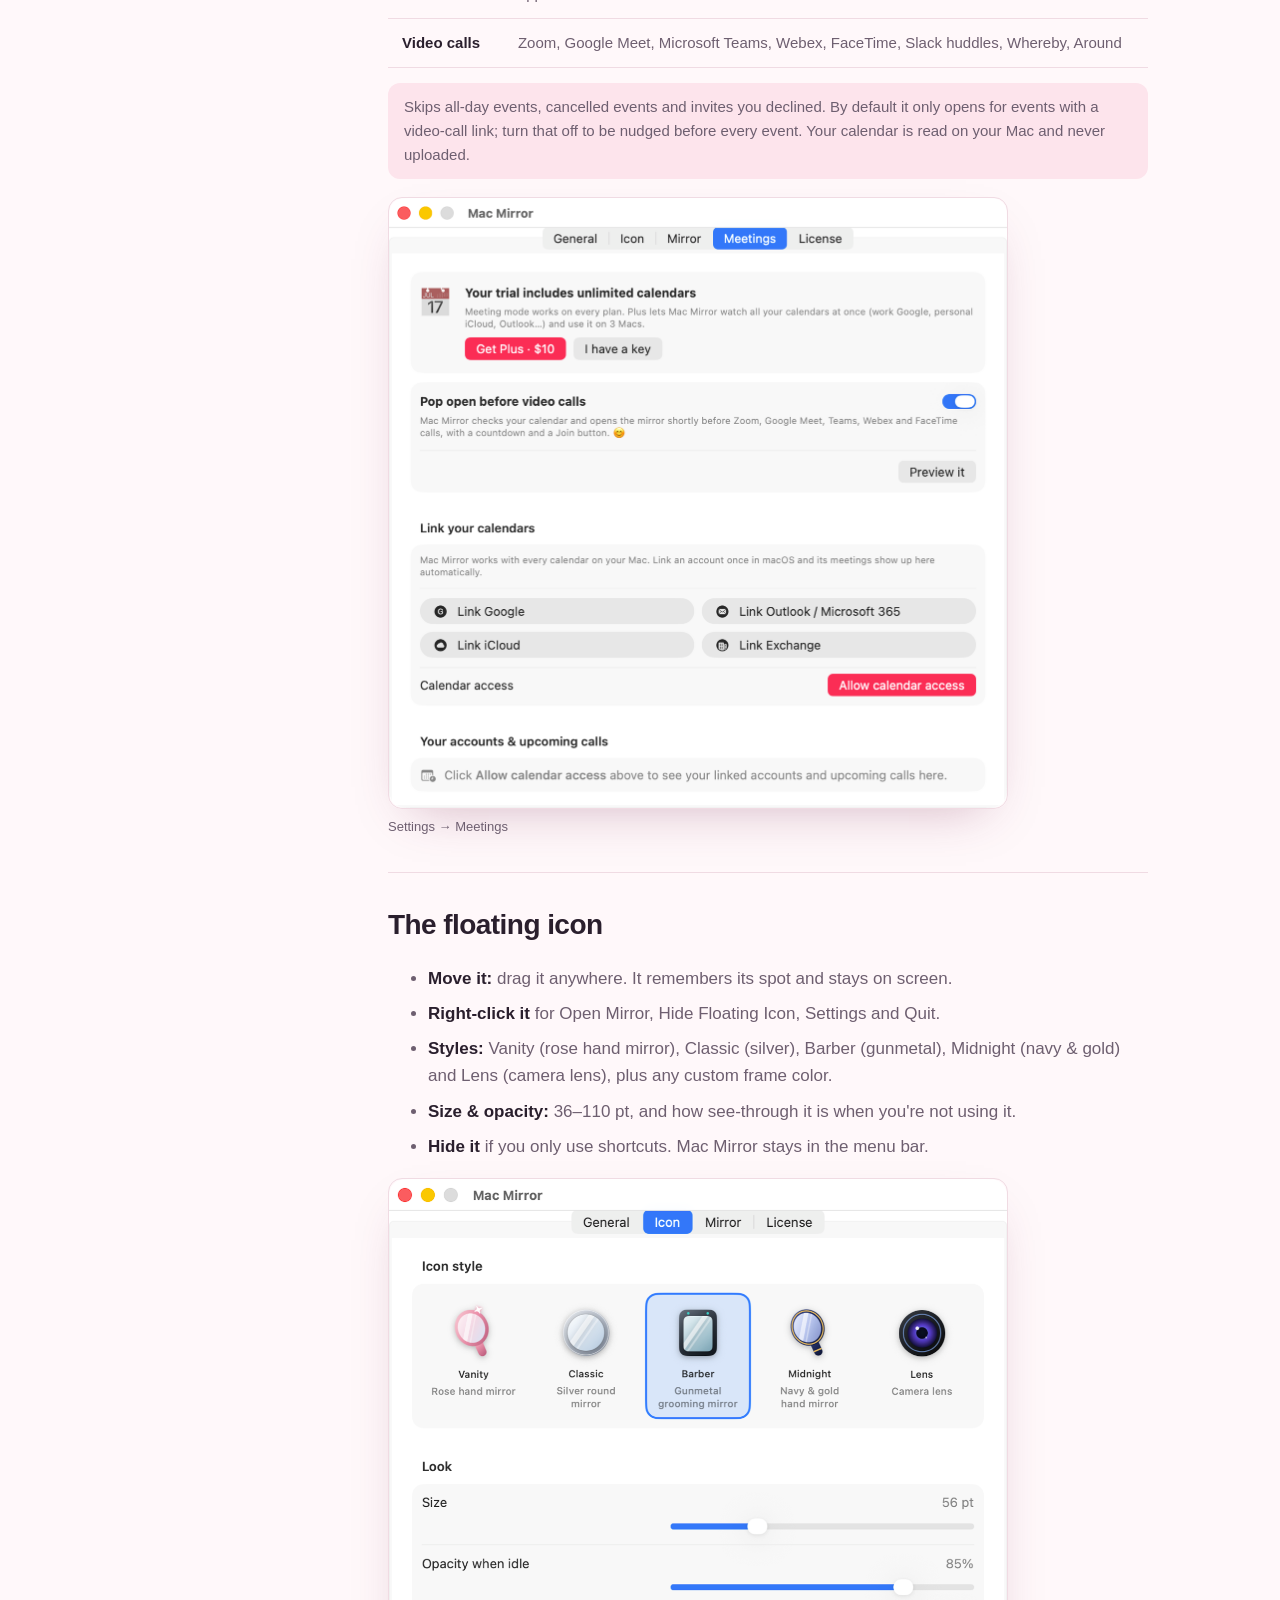
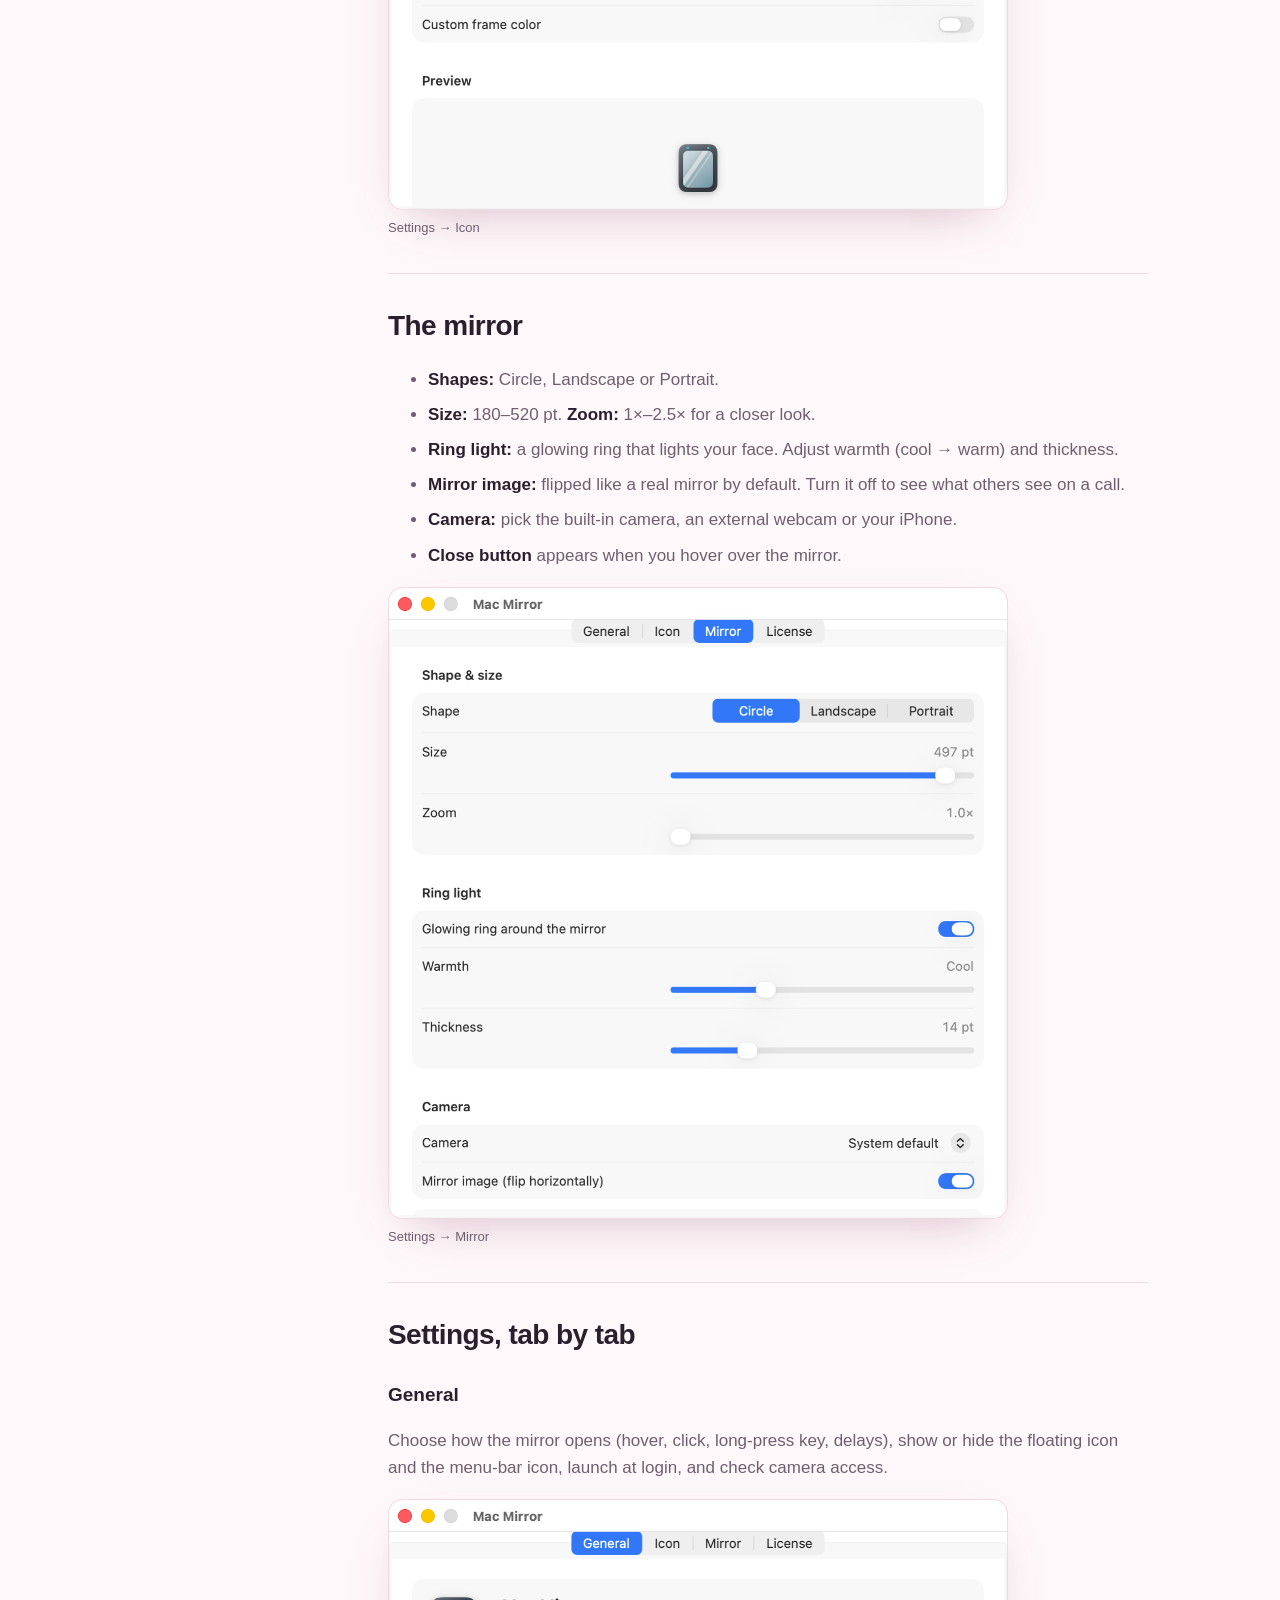
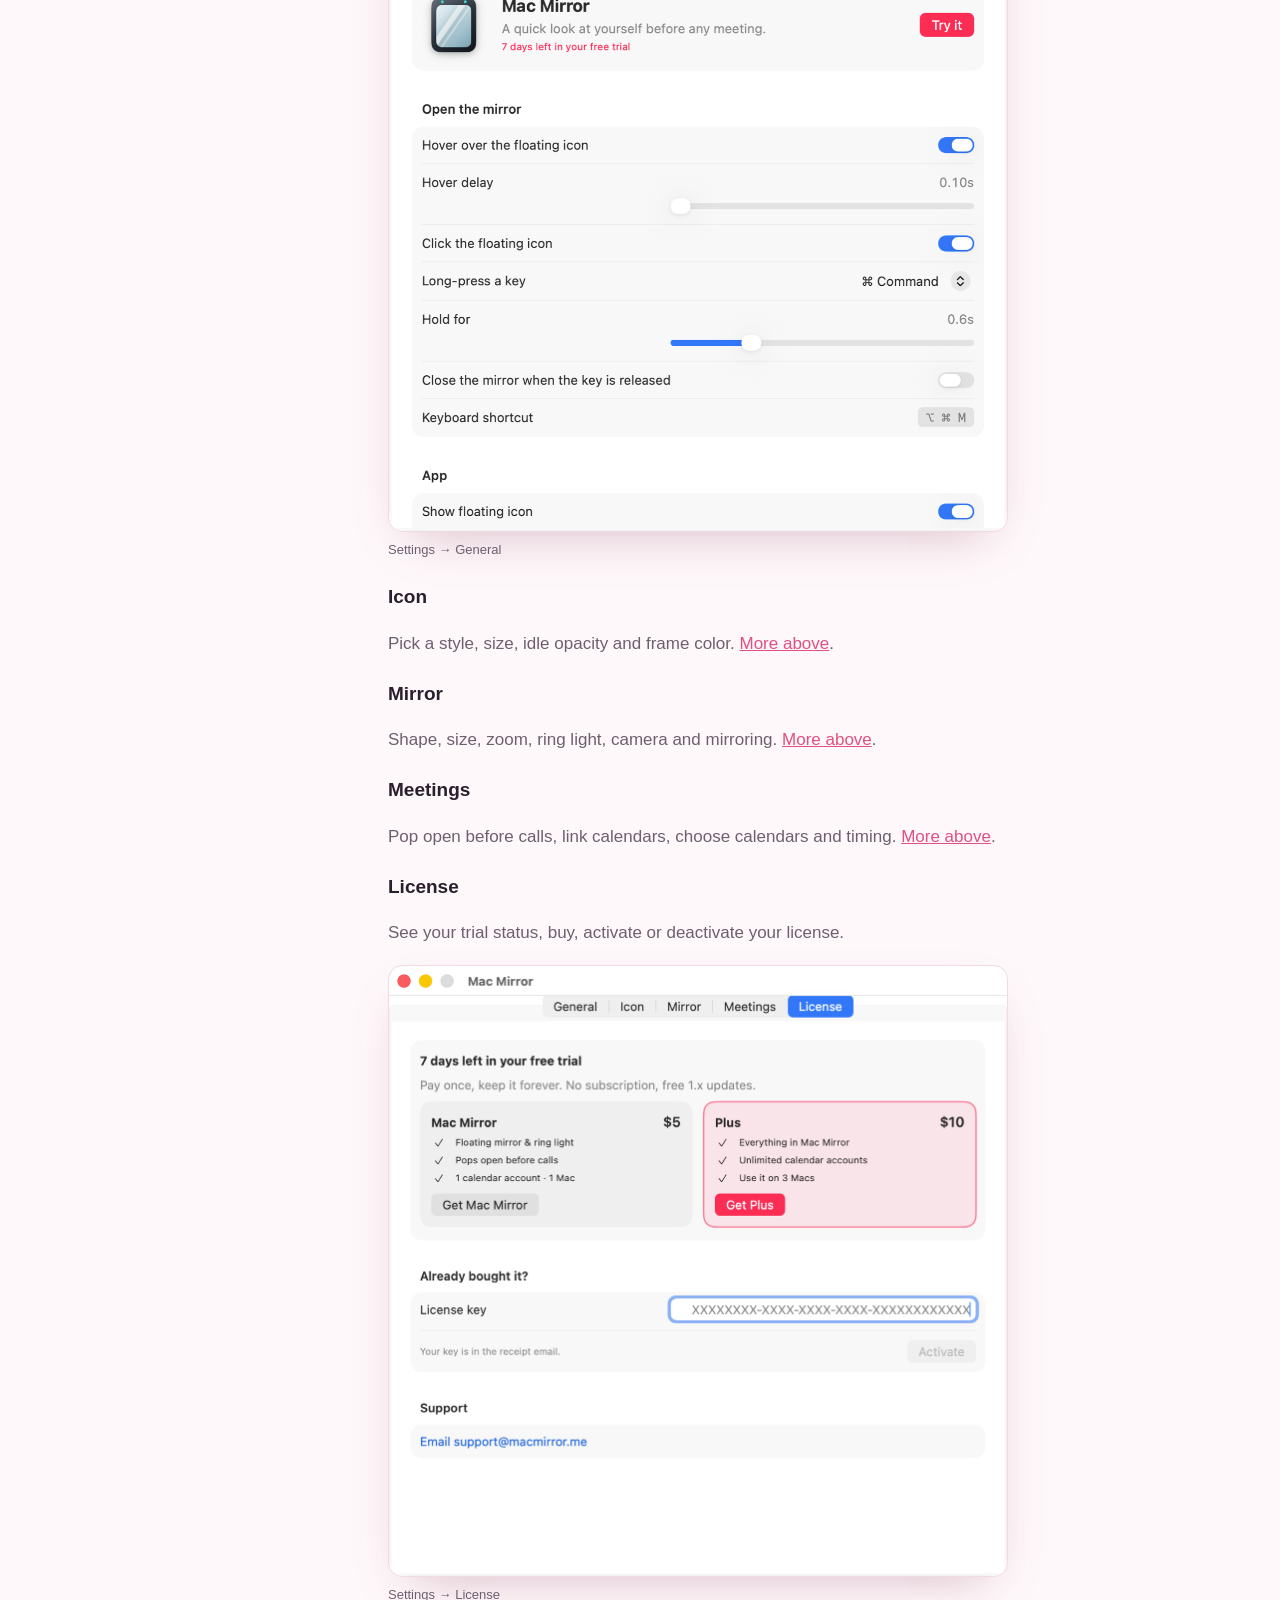
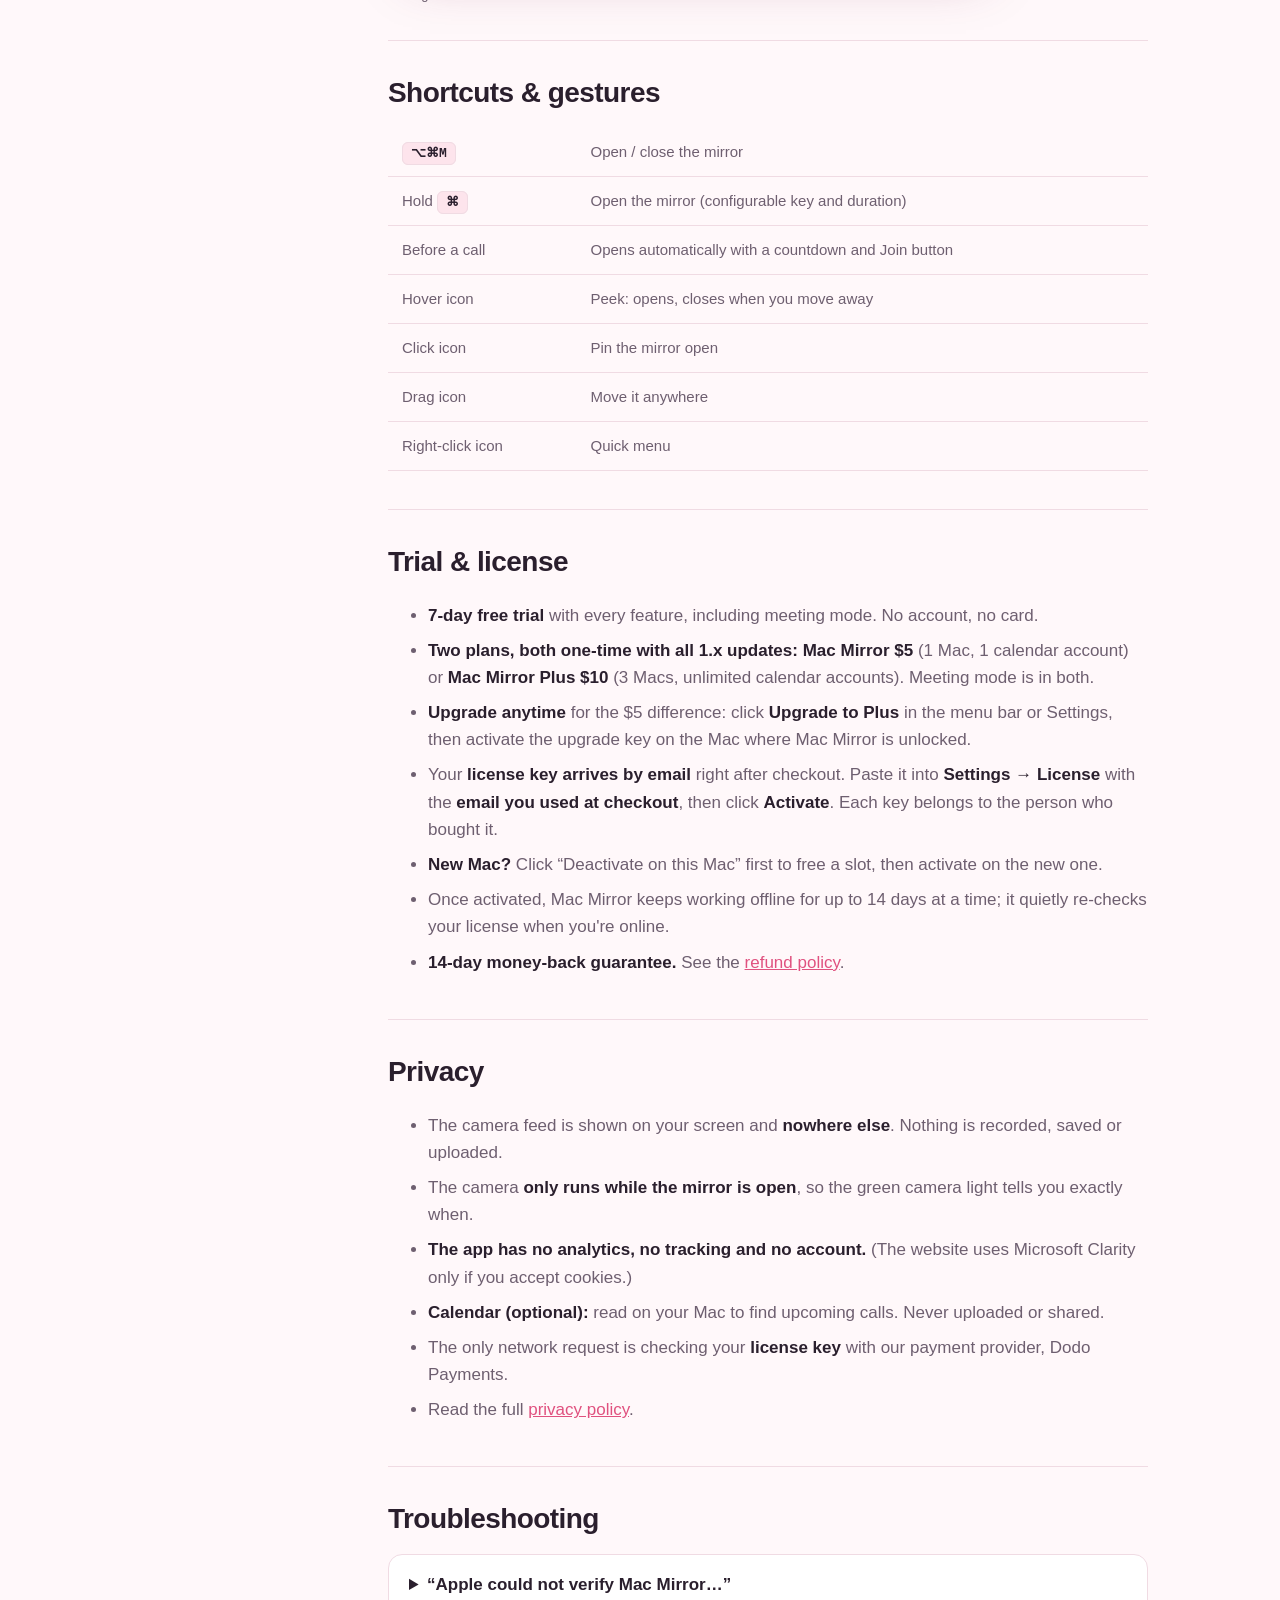
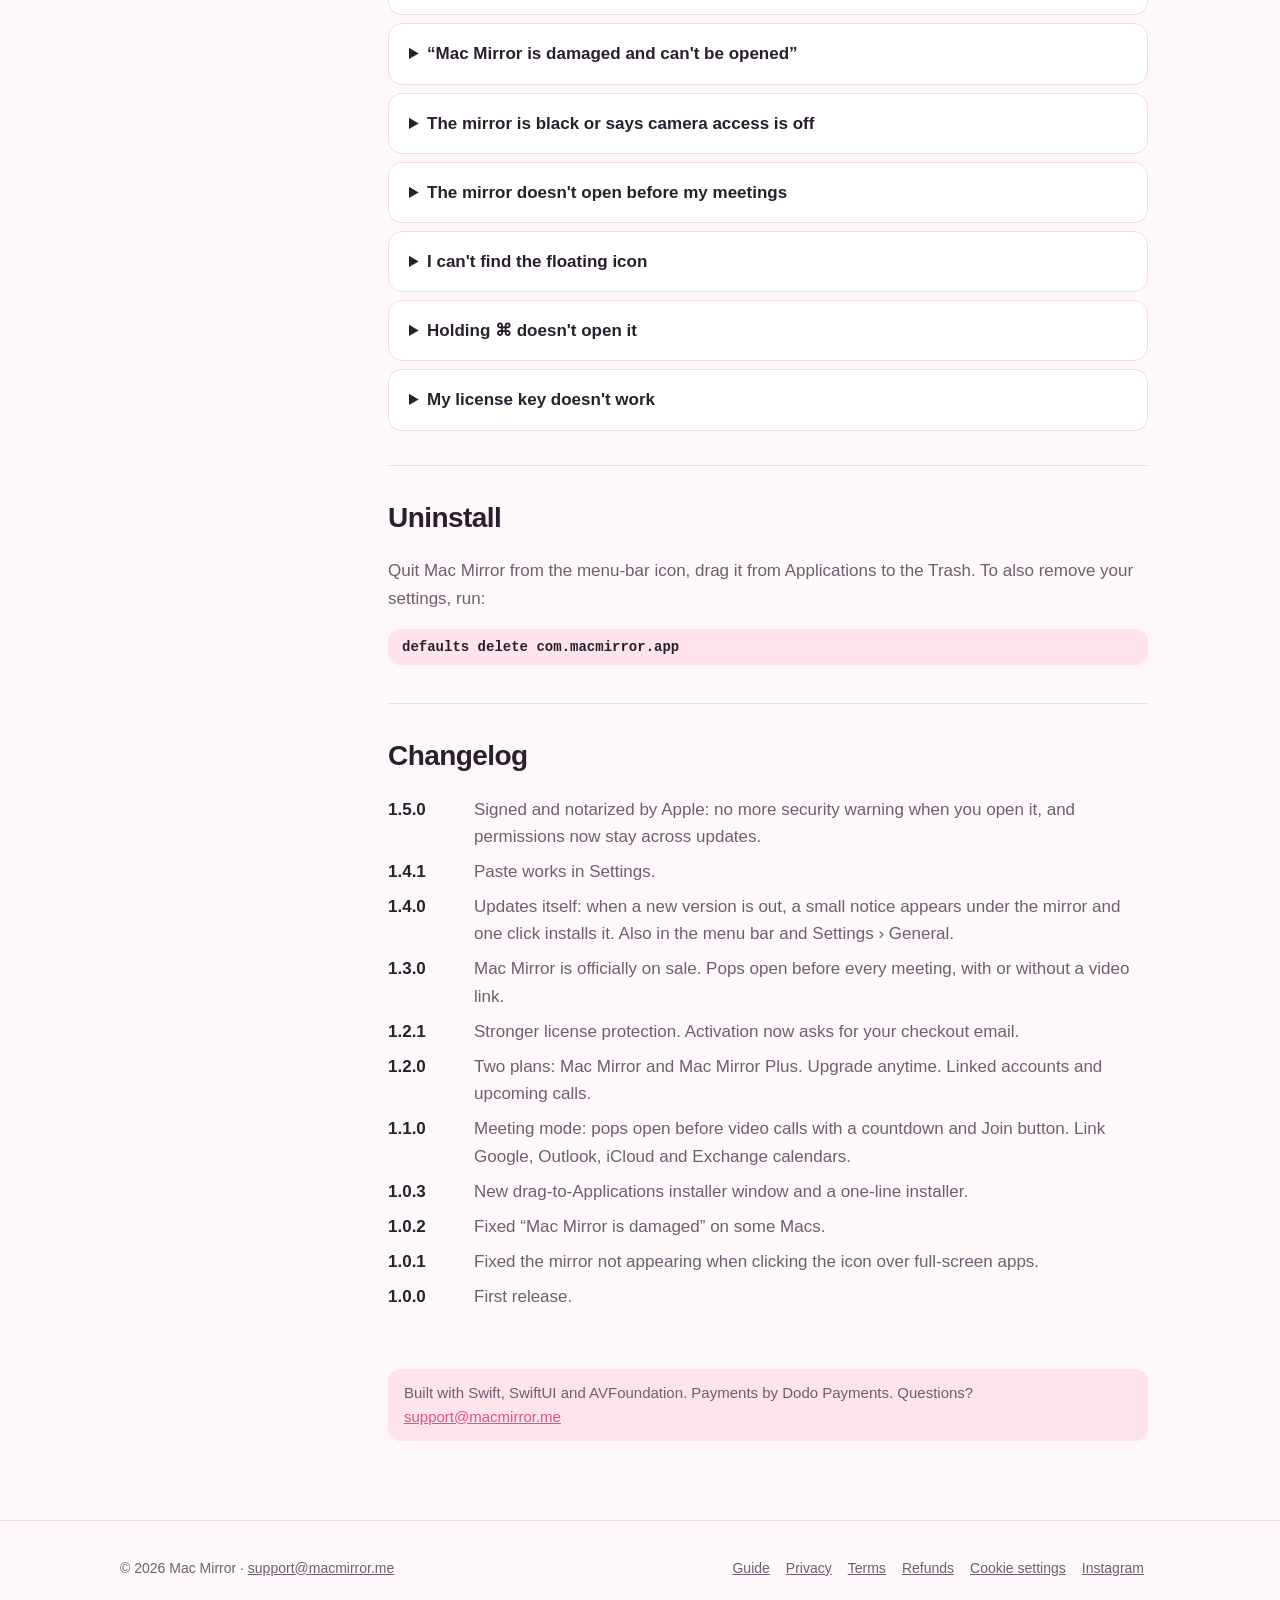
==== commit 4fdb0e2e: "Guide: v1.5.0 notarized Co-Authored-By: Claude Opus 5.5 <noreply@anthropic.com>" ====
--- a/guide.html
+++ b/guide.html
@@ -26,7 +26,7 @@
     <h1>Mac Mirror Guide</h1>
     <p class="lead">A tiny mirror that floats on your Mac. Here's everything it does and how to get the most out of it.</p>
     <div class="badges">
-      <span class="badge">v1.4.0</span>
+      <span class="badge">v1.5.0</span>
       <span class="badge">macOS 14+</span>
       <span class="badge">Apple Silicon &amp; Intel</span>
       <span class="badge">3 MB</span>
@@ -240,6 +240,8 @@
       <section id="changelog">
         <h2>Changelog</h2>
         <dl class="changelog">
+          <dt>1.5.0</dt><dd>Signed and notarized by Apple: no more security warning when you open it, and permissions now stay across updates.</dd>
+          <dt>1.4.1</dt><dd>Paste works in Settings.</dd>
           <dt>1.4.0</dt><dd>Updates itself: when a new version is out, a small notice appears under the mirror and one click installs it. Also in the menu bar and Settings › General.</dd>
           <dt>1.3.0</dt><dd>Mac Mirror is officially on sale. Pops open before every meeting, with or without a video link.</dd>
           <dt>1.2.1</dt><dd>Stronger license protection. Activation now asks for your checkout email.</dd>
